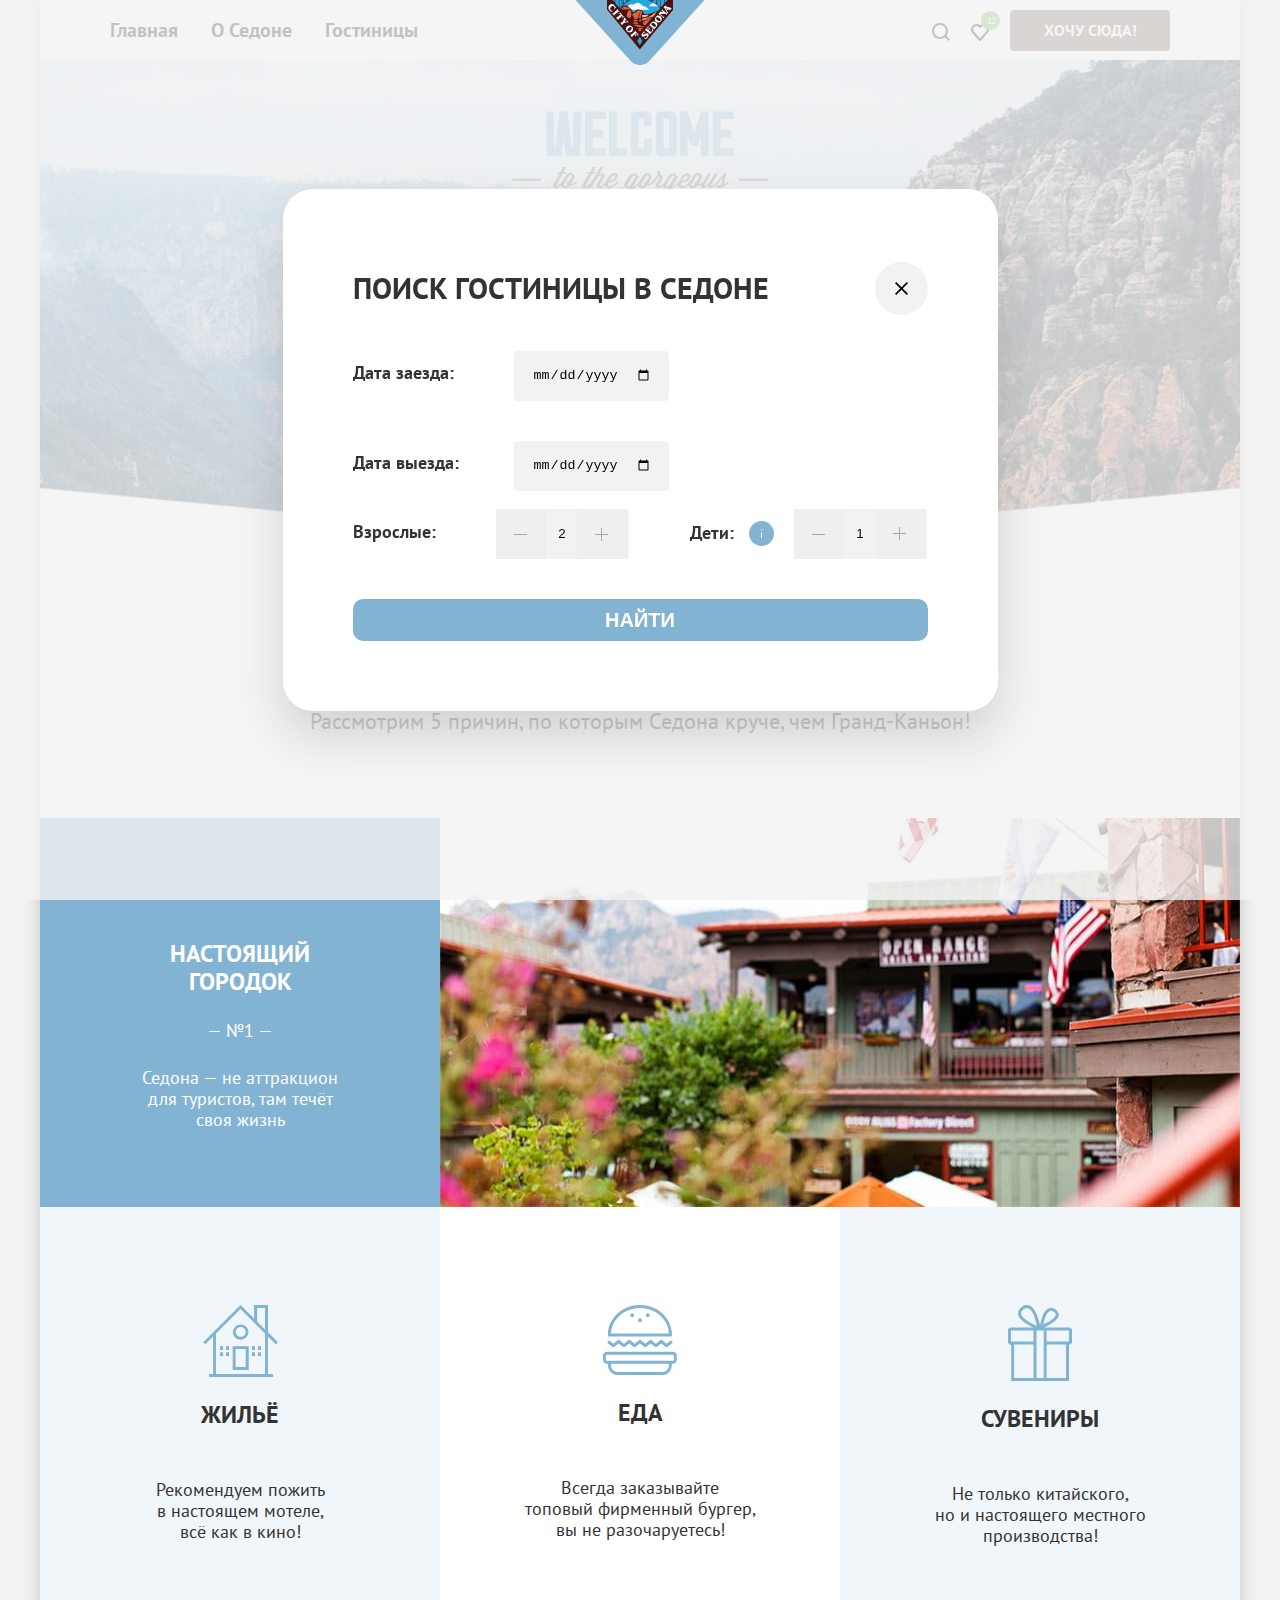
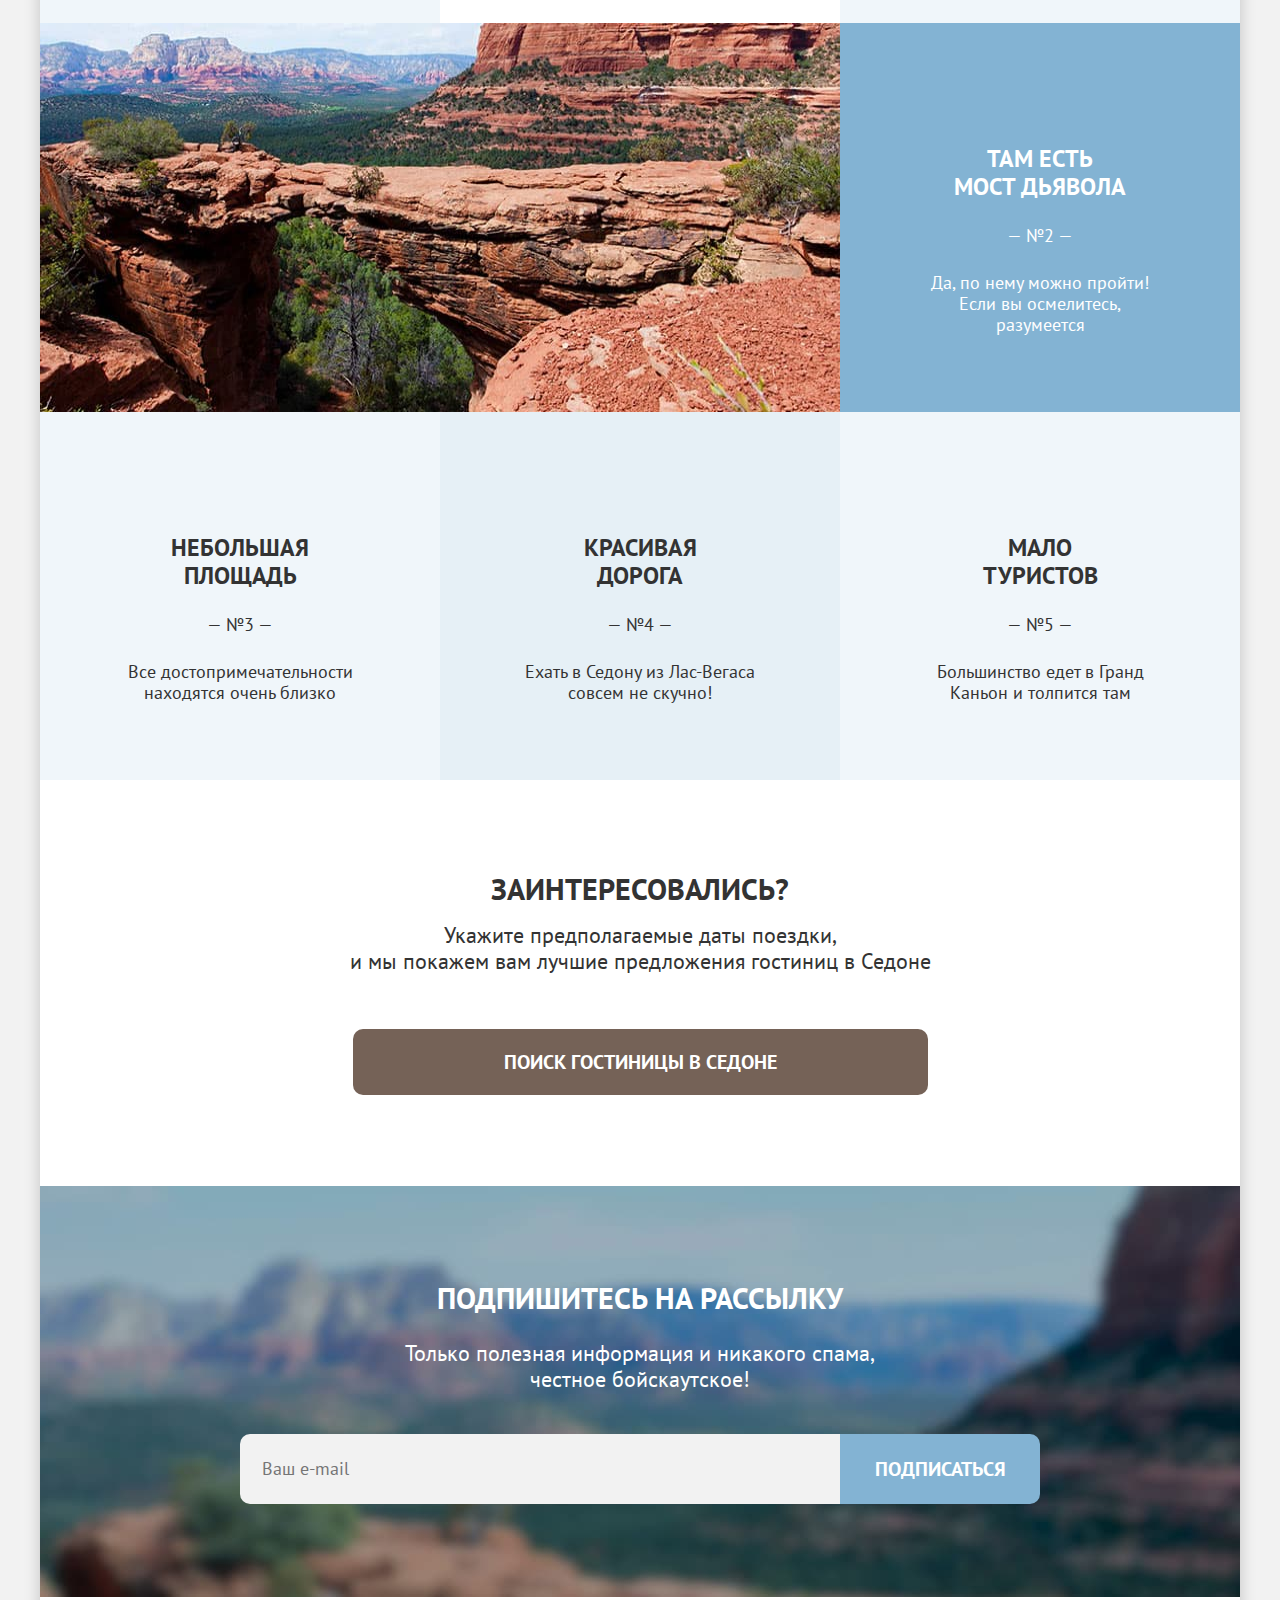
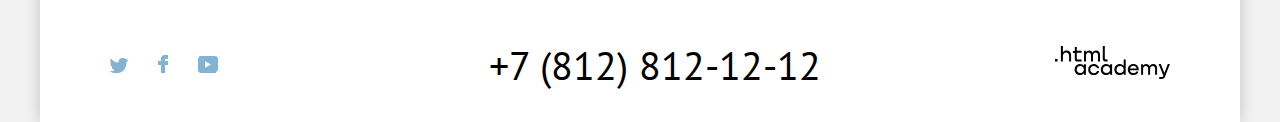
==== index.html @ f9668596 "Завершил вёрстку всех компонентов" ====
<!DOCTYPE html>
<html lang="ru">

<head>
  <meta charset="utf-8">
  <title>HTML Academy: Седона</title>
  <link rel="shortcut icon" href="./img/icons/favicon.png" type="image/x-icon">
  <link rel="stylesheet" href="./css/styles.css">
</head>

<body class="page">

  <div class="page-wrapper">

    <header class="page-header container">

      <nav class="navigation">
        <ul class="navigation-list">
          <li class="navigation-item">
            <a class="navigation-link active">Главная</a>
          </li>
          <li class="navigation-item">
            <a class="navigation-link" href="#">О Седоне</a>
          </li>
          <li class="navigation-item">
            <a class="navigation-link" href="hotels.html">Гостиницы</a>
          </li>
        </ul>
      </nav>
      <a class="logo">
        <img src="./img/icons/logo.svg" width="138" height="70" alt="Герб города Седона">
      </a>
      <ul class="user-navigation">
        <li class="user-navigation-item search">
          <a class="user-navigation-link" href="#">
            <span class="visually-hidden">Поиск</span>
            <svg width="18" height="18" fill="currentColor" xmlns="http://www.w3.org/2000/svg">
              <g clip-path="url(#a)">
                <path
                  d="m18 16.5-3.7-3.7c1-1.3 1.7-3 1.7-4.9 0-4.4-3.6-8-8-8S0 3.6 0 8c0 4.4 3.6 8 8 8 1.8 0 3.5-.6 4.9-1.7l3.7 3.7 1.4-1.5ZM8 14c-3.3 0-6-2.7-6-6s2.7-6 6-6 6 2.7 6 6-2.7 6-6 6Z"
                  fill="currentColor" />
              </g>
              <defs>
                <clipPath id="a">
                  <path fill="#fff" d="M0 0h18v18H0z" />
                </clipPath>
              </defs>
            </svg>
          </a>
        </li>
        <li class="user-navigation-item favourites">
          <a class="user-navigation-link" href="#">
            <span class="visually-hidden">Избранное</span>
            <svg width="18" height="17" fill="currentColor" xmlns="http://www.w3.org/2000/svg">
              <path
                d="M8.9 17a.9.9 0 0 1-.8-.4c-5.4-6.1-6.7-7.5-7-7.9A5.4 5.4 0 0 1 5.5 0C6.8 0 8 .5 9 1.3a5.46 5.46 0 0 1 9 4.1c0 1.3-.5 2.5-1.3 3.4l-7 7.9c-.2.2-.4.3-.8.3Zm-6-9.5c.3.4 3.5 4 6.1 6.9l6.2-7c.5-.5.7-1.2.7-2 0-1.8-1.5-3.3-3.3-3.3-1 0-2 .5-2.7 1.3-.3.3-.6.4-.9.4-.3 0-.6-.2-.8-.4-.7-.8-1.7-1.3-2.7-1.3-1.8 0-3.3 1.5-3.3 3.3-.1.9.3 1.6.7 2.1-.1 0-.1 0 0 0Z"
                fill="currentColor" />
            </svg>
          </a>
          <div class="favourites-number">12</div>
          <div class="popup">
            <div class="popup-content">
              <h2 class="visually-hidden">Избранное</h2>
              <ul class="popup-list">
                <li class="popup-item">
                  <a class="popup-link" href="#">
                    <img class="popup-img" src="./img/hotel3small.jpg" width="48" height="48">
                    <p class="popup-link-description">
                      <span class="popup-link-title">
                        Desert Quail Inn
                      </span>
                      <span class="popup-link-subtitle">
                        Мотель
                      </span>
                    </p>
                  </a>
                  <button type="button" class="delete-btn">
                    <svg width="16" height="16" viewBox="0 0 16 16" fill="none" xmlns="http://www.w3.org/2000/svg">
                      <g opacity="0.2">
                        <path
                          d="M15.3 2.3H13.1H2.8H0.6C0.3 2.3 0 2.5 0 2.8C0 3.1 0.3 3.4 0.6 3.4H2.3V15.4C2.3 15.7 2.6 16 2.9 16H13.1C13.4 16 13.7 15.7 13.7 15.4V3.4H15.4C15.7 3.4 16 3.1 16 2.8C16 2.5 15.6 2.3 15.3 2.3ZM12.5 14.8H3.4V3.4H12.5V14.8Z"
                          fill="black" />
                        <path
                          d="M6.19995 1.2H9.59995C9.89995 1.2 10.2 0.9 10.2 0.6C10.2 0.3 9.99995 0 9.69995 0H6.19995C5.89995 0 5.69995 0.3 5.69995 0.6C5.69995 0.9 5.89995 1.2 6.19995 1.2Z"
                          fill="black" />
                        <path
                          d="M6.2001 12C6.5001 12 6.8001 11.7 6.8001 11.4V5.7C6.8001 5.4 6.5001 5.1 6.2001 5.1C5.9001 5.1 5.6001 5.4 5.6001 5.7V11.4C5.7001 11.7 5.9001 12 6.2001 12Z"
                          fill="black" />
                        <path
                          d="M9.7001 12C10.0001 12 10.3001 11.7 10.3001 11.4V5.7C10.3001 5.4 10.0001 5.1 9.7001 5.1C9.4001 5.1 9.1001 5.5 9.1001 5.7V11.4C9.1001 11.7 9.3001 12 9.7001 12Z"
                          fill="black" />
                      </g>
                    </svg>
                    <span class="visually-hidden">Удалить из корзины</span>
                  </button>
                </li>
                <li class="popup-item">
                  <a class="popup-link" href="#">
                    <img class="popup-img" src="./img/hotel2small.jpg" width="48" height="48">
                    <div class="popup-link-description">
                      <p class="popup-link-title">
                        Villas at Poco Diablo
                      </p>
                      <p class="popup-link-subtitle">
                        Апартаменты
                      </p>
                    </div>
                  </a>
                  <button type="button" class="delete-btn">
                    <svg width="16" height="16" viewBox="0 0 16 16" fill="none" xmlns="http://www.w3.org/2000/svg">
                      <g opacity="0.2">
                        <path
                          d="M15.3 2.3H13.1H2.8H0.6C0.3 2.3 0 2.5 0 2.8C0 3.1 0.3 3.4 0.6 3.4H2.3V15.4C2.3 15.7 2.6 16 2.9 16H13.1C13.4 16 13.7 15.7 13.7 15.4V3.4H15.4C15.7 3.4 16 3.1 16 2.8C16 2.5 15.6 2.3 15.3 2.3ZM12.5 14.8H3.4V3.4H12.5V14.8Z"
                          fill="black" />
                        <path
                          d="M6.19995 1.2H9.59995C9.89995 1.2 10.2 0.9 10.2 0.6C10.2 0.3 9.99995 0 9.69995 0H6.19995C5.89995 0 5.69995 0.3 5.69995 0.6C5.69995 0.9 5.89995 1.2 6.19995 1.2Z"
                          fill="black" />
                        <path
                          d="M6.2001 12C6.5001 12 6.8001 11.7 6.8001 11.4V5.7C6.8001 5.4 6.5001 5.1 6.2001 5.1C5.9001 5.1 5.6001 5.4 5.6001 5.7V11.4C5.7001 11.7 5.9001 12 6.2001 12Z"
                          fill="black" />
                        <path
                          d="M9.7001 12C10.0001 12 10.3001 11.7 10.3001 11.4V5.7C10.3001 5.4 10.0001 5.1 9.7001 5.1C9.4001 5.1 9.1001 5.5 9.1001 5.7V11.4C9.1001 11.7 9.3001 12 9.7001 12Z"
                          fill="black" />
                      </g>
                    </svg>
                    <span class="visually-hidden">Удалить из корзины</span>
                  </button>
                </li>
              </ul>
            </div>
            <a class="all-favourites-button" href="#">
              <span>Все избранные</span>
            </a>
          </div>
        </li>
        <li class="user-navigation-item">
          <a class="popup-btn">
            <span>Хочу сюда!</span>
          </a>
        </li>
      </ul>
    </header>

    <main class="main main-container">
      <section class="hero">
        <h1 class="visually-hidden">Седона - город в Аризоне</h1>
        <img class="hero-welcome" src="./img/icons/welcome.svg" alt="Добро пожаловать в Седону!">
      </section>

      <section class="advantages">
        <h2 class="section-title advantages-title">
          Седона — небольшой городок в Аризоне,
          заслуживающий большего!
        </h2>
        <p class="section-subtitle">
          Рассмотрим 5 причин, по которым Седона круче, чем Гранд-Каньон!
        </p>
        <ol class="advantages-list">
          <li class="advantages-item">
            <div class="features-info text-color">
              <h3 class="item-title">
                Настоящий
                городок
              </h3>
              <span>— №1 —</span>
              <p class="item-text text-color">
                Седона — не аттракцион <br> для туристов, там течёт <br>
                своя жизнь
              </p>
            </div>
            <div class="features-image">
              <img src="./img/photo-1.jpg" width="800" height="384" alt="Архитектура Седоны">
            </div>
            <ul class="features-list">
              <li class="features-item features-info apartment">
                <h3 class="item-title">
                  Жильё
                </h3>
                <p class="item-text">
                  Рекомендуем пожить <br>
                  в настоящем мотеле, <br>
                  всё как в кино!
                </p>
              </li>
              <li class="features-item features-info meal">
                <h3 class="item-title">
                  Еда
                </h3>
                <p class="item-text">
                  Всегда заказывайте <br>
                  топовый фирменный бургер, <br> вы не разочаруетесь!
                </p>
              </li>
              <li class="features-item features-info souvenirs">
                <h3 class="item-title">
                  Сувениры
                </h3>
                <p class="item-text">
                  Не только китайского,<br>
                  но и настоящего местного<br> производства!
                </p>
              </li>
            </ul>
          </li>
          <li class="advantages-item special-feature">
            <div class="features-info text-color">
              <h3 class="item-title">
                Там есть<br> мост дьявола
              </h3>
              <span>— №2 —</span>
              <p class="item-text text-color">
                Да, по нему можно пройти!<br> Если вы осмелитесь,<br> разумеется
              </p>
            </div>
            <div class="features-image">
              <img src="./img/photo-2.jpg" width="800" height="384" alt="Мост дьявола">
            </div>
          </li>
          <li class="advantages-item">
            <div class="features-info territory">
              <h3 class="item-title">
                Небольшая
                площадь
              </h3>
              <span>— №3 —</span>
              <p class="item-text">
                Все достопримечательности
                находятся очень близко
              </p>
            </div>
          </li>
          <li class="advantages-item">
            <div class="features-info road">
              <h3 class="item-title">
                Красивая
                дорога
              </h3>
              <span>— №4 —</span>
              <p class="item-text">
                Ехать в Седону из Лас-Вегаса совсем не скучно!
              </p>
            </div>
          </li>
          <li class="advantages-item">
            <div class="features-info tourists">
              <h3 class="item-title">
                Мало<br>
                туристов
              </h3>
              <span>— №5 —</span>
              <p class="item-text">
                Большинство едет в Гранд<br> Каньон и толпится там
              </p>
            </div>
          </li>
        </ol>
      </section>

      <section class="hotel-search">
        <h2 class="section-title search-title">
          Заинтересовались?
        </h2>
        <p class="section-text">
          Укажите предполагаемые даты поездки,<br>
          и мы покажем вам лучшие предложения гостиниц в Седоне
        </p>
        <a class="hotel-button" href="hotels.html">
          <span>поиск гостиницы в седоне</span>
        </a>
      </section>

      <section class="subscription">
        <h2 class="section-title subscription-title">
          Подпишитесь на рассылку
        </h2>
        <p class="section-text subscription-text">
          Только полезная информация и никакого спама,<br>
          честное бойскаутское!
        </p>
        <form class="subscribe-form" action="#" method="post">
          <p class="subscribe">
            <label class="visually-hidden" for="subscribe">Подписка</label>
            <input type="search" name="subscribe" id="subscribe" placeholder="Ваш e-mail">
            <button class="button" type="submit"><span>Подписаться</span></button>
          </p>
        </form>
      </section>
    </main>

    <footer class="page-footer container">

      <ul class="socials-list">
        <li class="socials-item tw">
          <a class="social-link" href="https://twitter.com/htmlacademy_ru" target="_blank">
            <span class="visually-hidden">Twitter</span>
            <svg aria-hidden="true" focusable="false" width="18" height="15" fill="#83B3D3"
              xmlns="http://www.w3.org/2000/svg">
              <g clip-path="url(#a)">
                <path
                  d="M11.6.2c1.8-.5 3.2.3 3.8 1.2.7-.2 1.4-.5 2.1-.7 0 .9-.6 1.5-.9 1.8.7.1 1.4-.6 1.4-.6-.2 1-1.1 1.8-1.7 2C16.1 10.7 13 15.1 5.7 15h-.5c-.4 0-4.4-.5-5.2-1.9 2.4.2 4.1-.4 5-1.2-1-.3-2.9-.4-3.2-2.9.4.1.6.2 1.3.1C1.8 8.3.4 7.5.5 5.3c.3.3 1.1.5 1.4.5C1.1 5.6-.2 2.5.9.9c1.9 1.9 4 3.6 7.6 3.8C8.7 2.3 9.7.8 11.6.2Z"
                  fill="currentColor" />
              </g>
              <defs>
                <clipPath id="a">
                  <path fill="#fff" d="M0 0h18v15H0z" />
                </clipPath>
              </defs>
            </svg>
          </a>
        </li>
        <li class="socials-item fb">
          <a class="social-link" href="https://www.facebook.com/htmlacademy" target="_blank">
            <span class="visually-hidden">Facebook</span>
            <svg aria-hidden="true" focusable="false" width="10" height="18" fill="#83B3D3"
              xmlns="http://www.w3.org/2000/svg">
              <path d="M7 0C4.8 0 3 1.8 3 4v2H0v4h3v8h4v-8h3V6H7V4h3V0H7Z" fill="currentColor" />
            </svg>
          </a>
        </li>
        <li class="socials-item ytube">
          <a class="social-link" href="https://www.youtube.com/c/HTMLAcademyRUS" target="_blank">
            <span class="visually-hidden">YouTube</span>
            <svg aria-hidden="true" focusable="false" width="20" height="16" fill="#83B3D3"
              xmlns="http://www.w3.org/2000/svg">
              <g clip-path="url(#a)">
                <path
                  d="M17 0H2.9C1.2 0 0 1.5 0 3.2v9.5C0 14.5 1.2 16 2.9 16h14.3c1.5 0 2.9-1.5 2.9-3.2V3.2C19.9 1.5 18.7 0 17 0ZM7 11.8V4.2L13.7 8 7 11.8Z"
                  fill="currentColor" />
              </g>
              <defs>
                <clipPath id="a">
                  <path fill="#fff" d="M0 0h20v16H0z" />
                </clipPath>
              </defs>
            </svg>
          </a>
        </li>
      </ul>
      <a class="phone" href="tel:+78128121212">
        +7 (812) 812-12-12
      </a>
      <a class="copyright" href="https://htmlacademy.ru/" target="_blank">
        <svg class="copyright-icon" aria-hidden="true" focusable="false" width="115" height="34" fill="currentColor"
          xmlns="http://www.w3.org/2000/svg">
          <path
            d="M0 12.9v2.6h2.5v-2.6H0ZM11.6 4.5c-1.6 0-2.8.7-3.6 1.7h-.1V0h-2v15.5h2v-5.3c0-2.1 1.3-3.6 3.3-3.6 1.8 0 2.9 1.4 2.9 3.2v5.7h2V9.4c.1-3-1.8-4.9-4.5-4.9ZM26.6 4.8h-4.8V1.1h-2v3.8h-1.9v2h1.9v6c0 1.7 1 2.7 2.7 2.7h4.1v-2h-3.7c-.7 0-1.1-.4-1.1-1.1V6.8h4.8v-2ZM41.1 4.6c-1.6 0-2.9.8-3.5 2.1h-.1c-.6-1.2-1.8-2.1-3.4-2.1-1.4 0-2.5.8-3.1 1.8h-.1V4.8H29v10.6h2V10c0-2 1-3.5 2.6-3.5 1.5 0 2.4 1 2.4 2.6v6.3h2V9.8c0-2.4 1.4-3.3 2.6-3.3 1.5 0 2.4 1 2.4 2.6v6.3h2V8.9c.1-2.5-1.4-4.3-3.9-4.3ZM47.8 12.7c0 1.7 1 2.7 2.8 2.7h2v-2h-1.7c-.7 0-1.1-.4-1.1-1.1V0h-2v12.7ZM28.9 19.7c-.9-1.1-2.2-1.8-3.9-1.8-3.1 0-5.4 2.3-5.4 5.6s2.3 5.6 5.4 5.6c1.8 0 3-.8 3.8-1.9h.1v1.6h2V18.2h-2v1.5Zm-3.6 7.4c-2.2 0-3.6-1.6-3.6-3.6s1.4-3.6 3.6-3.6 3.6 1.6 3.6 3.6c0 1.9-1.4 3.6-3.6 3.6ZM44.2 22c-.5-2.4-2.6-4.1-5.4-4.1a5.4 5.4 0 0 0-5.6 5.6c0 3.1 2.2 5.6 5.6 5.6 2.8 0 4.9-1.8 5.4-4.2h-2.1a3.4 3.4 0 0 1-3.3 2.3c-2.2 0-3.6-1.6-3.6-3.6s1.4-3.6 3.6-3.6c1.6 0 2.8 1 3.3 2.2h2.1V22ZM55.1 19.7c-.9-1.1-2.2-1.8-3.9-1.8-3.1 0-5.4 2.3-5.4 5.6s2.3 5.6 5.4 5.6c1.8 0 3-.8 3.8-1.9h.1v1.6h2V18.2h-2v1.5Zm-3.6 7.4c-2.2 0-3.6-1.6-3.6-3.6s1.4-3.6 3.6-3.6 3.6 1.6 3.6 3.6c0 1.9-1.5 3.6-3.6 3.6ZM68.7 19.8c-.9-1.1-2.2-1.9-3.9-1.9-3.1 0-5.4 2.3-5.4 5.6s2.2 5.6 5.4 5.6c1.7 0 3-.8 3.8-1.8h.1v1.5h2V13.4h-2v6.4Zm-3.6 7.3c-2.2 0-3.6-1.6-3.6-3.6s1.4-3.6 3.6-3.6 3.6 1.6 3.6 3.6c-.1 2-1.5 3.6-3.6 3.6ZM78.3 17.9c-3.3 0-5.5 2.5-5.5 5.6 0 3 2.1 5.6 5.5 5.6 2.5 0 4.5-1.3 5.2-3.6h-2.1c-.5 1-1.6 1.6-3 1.6-1.9 0-3.3-1.3-3.4-2.9h8.8c.2-3.6-2-6.3-5.5-6.3Zm0 1.9c1.7 0 3 1 3.3 2.6h-6.5c.3-1.5 1.5-2.6 3.2-2.6ZM98.2 17.9c-1.6 0-2.9.8-3.6 2h-.1c-.6-1.2-1.8-2-3.4-2-1.4 0-2.5.7-3.1 1.8v-1.5h-1.9v10.6h2v-5.4c0-2 1-3.4 2.6-3.5 1.5 0 2.4 1 2.4 2.6v6.3h2v-5.6c0-2.4 1.4-3.3 2.6-3.3 1.5 0 2.4 1 2.4 2.6v6.3h2v-6.5c.1-2.6-1.4-4.4-3.9-4.4ZM109.4 27l-3.6-8.9h-2.2l4.8 11.6c-.3.9-.7 1.2-1.7 1.2h-2.5v2h2.5c1.8 0 2.8-.8 3.5-2.6l4.7-12.2h-2.1l-3.4 8.9Z"
            fill="currentColor" />
        </svg>
      </a>
    </footer>

    <div class="modal-container">
      <div class="modal">
        <div class="modal-top">
          <h2 class="modal-title">
            Поиск гостиницы в Седоне
          </h2>
          <button class="modal-close-button">
            <span class="visually-hidden">Закрыть</span>
          </button>
        </div>
        <form class="modal-form" action="https://echo.htmlacademy.ru/" method="post">
          <p class="fieldgroupe">
            <label class="check-in">
              Дата заезда:
              <input class="check-in-field field" type="date" id="check-in" placeholder="Укажите дату">
            </label>
            <label class="check-out">
              Дата выезда:
              <input class="check-out-field field" type="date" id="check-out" placeholder="Укажите дату">
            </label>
          </p>
          <label class="adults" for="adults">
            Взрослые:
          </label>
          <button class="adults-minus-btn"></button>
          <input class="adults-field" type="number" id="adults" value="2">
          <button class="adults-plus-btn"></button>
          <label class="children" for="children">
            Дети:
          </label>
          <button class="info">
            <span>
              <svg width="1" height="9" viewBox="0 0 1 9" fill="none" xmlns="http://www.w3.org/2000/svg">
                <g clip-path="url(#clip0_346_217)">
                  <path d="M0 9H1L1 3H0L0 9Z" fill="white" />
                  <path d="M1 0H0V1H1V0Z" fill="white" />
                </g>
                <defs>
                  <clipPath id="clip0_346_217">
                    <rect width="1" height="9" fill="white" />
                  </clipPath>
                </defs>
              </svg>
            </span>
          </button>
          <button class="children-minus-btn"></button>
          <input class="children-field" type="number" id="children" value="1">
          <button class="children-plus-btn"></button>
          <button class="modal-button">
            <span>Найти</span>
          </button>
        </form>
      </div>
    </div>

  </div>
</body>

</html>
---- css/styles.css ----
@font-face {
  font-family: "PT Sans";
  font-style: normal;
  font-weight: 400;
  src: url("../fonts/ptsans-400.woff2") format("woff2");
  font-display: swap;
}

@font-face {
  font-family: "PT Sans";
  font-style: normal;
  font-weight: 700;
  src: url("../fonts/ptsans-700.woff2") format("woff2");
  font-display: swap;
}

* {
  box-sizing: border-box;
}

html {
  height: 100%;
}

.page {
  margin: 0;
  font-family: "PT Sans", sans-serif;
  font-weight: 400;
  font-size: 18px;
  line-height: 21px;
  color: #333333;
  background-color: #f2f2f2;
}

.page-wrapper {
  display: flex;
  flex-direction: column;
  width: 1200px;
  min-height: 100%;
  margin: 0 auto;
  background-color: #ffffff;
  box-shadow: 0px 0px 15px rgba(0, 0, 0, 0.2);
}

/* Главная */

.page-header {
  min-height: 60px;
  align-items: center;
}

.container {
  display: flex;
  width: 100%;
  padding-left: 70px;
  padding-right: 70px;
}

.navigation {
  position: relative;
  width: 385px;
  font-weight: 700;
  font-size: 20px;
  line-height: 26px;
}

.navigation-list {
  display: flex;
  flex-wrap: wrap;
  padding: 0;
  margin: 0;
  list-style: none;
}

/* .navigation-item {
} */

.navigation-link {
  margin-right: 33px;
  text-decoration: none;
  color: #000000;
  fill: currentColor;
}

.navigation-link:hover {
  color: #756257;
  fill: #756257;
}

.navigation-link:focus {
  outline: none;
  box-shadow: 0 0 0 3px #83b3d3;
  border-radius: 10px;
}

.navigation-link:active {
  color: #756257;
  fill: #756257;
  fill-opacity: 0.3;
}

.navigation-link:nth-child(3) {
  margin-right: 0;
}

/* .active {
} */

.logo {
  position: absolute;
  display: block;
  width: 138px;
  height: 70px;
  left: 50%;
  transform: translate(-50%);
  z-index: 2;
}

.user-navigation {
  display: flex;
  align-items: center;
  padding: 0;
  margin: 0;
  margin-left: auto;
  width: 320px;
  font-weight: 700;
  font-size: 20px;
  line-height: 26px;
  list-style: none;
}

.user-navigation-link {
  width: 100%;
  height: 100%;
  text-decoration: none;
  color: #000000;
  cursor: pointer;
}

.user-navigation-link:hover {
  color: #756257;
  fill: #756257;
}

.user-navigation-link:focus {
  outline: none;
  box-shadow: 0 0 0 3px #83b3d3;
  border-radius: 10px;
}

.user-navigation-link:active {
  fill: #756257;
  fill-opacity: 0.3;
}

.search,
.favourites {
  width: 18px;
  height: 18px;
}

.popup-btn {
  display: block;
  width: 160px;
  padding-top: 10px;
  padding-bottom: 10px;
  font-weight: 700;
  font-size: 16px;
  line-height: 21px;
  text-align: center;
  text-transform: uppercase;
  color: #ffffff;
  background-color: #756257;
  color: #ffffff;
  border: none;
  border-radius: 4px;
  cursor: pointer;
}

.popup-btn:hover {
  background-color: #615048;
}

.popup-btn:focus {
  outline: none;
  box-shadow: 0 0 0 3px #615048;
  border-radius: 4px;
}

.popup-btn:active span {
  opacity: 0.3;
}

.popup {
  position: absolute;
  top: 35px;
  right: -190px;
  z-index: 10;
  display: none;
  width: 400px;
  min-height: 186px;
  font-family: "PT Sans", sans-serif;
  border: 1px solid #e6e6e6;
  border-radius: 0px 0px 20px 20px;
  background-color: #ffffff;
  box-shadow: 0px 25px 50px rgba(0, 0, 0, 0.15);
  color: #000000;
}

.popup::before {
  content: "";
  position: absolute;
  width: 0;
  height: 0;
  left: 190px;
  top: -9px;
  border-style: solid;
  border-width: 0 10px 9px 10px;
  border-color: transparent transparent #ffffff transparent;
  box-shadow: 0px -1px 0px #e4e4e4;
}

.popup-open {
  display: block;
}

.favourites {
  position: relative;
}

.popup-content {
  height: 100%;
  padding: 25px 25px 0 25px;
}

.popup-list {
  padding: 0;
  margin: 0;
  list-style-type: none;
}

.popup-item {
  display: flex;
  margin-bottom: 25px;
}

.popup-link {
  display: flex;
  align-items: center;
  margin-right: 20px;
  text-decoration: none;
}

.popup-img {
  display: block;
  width: 48px;
  height: 48px;
  margin-right: 17px;
  border-radius: 50%;
}

.popup-link-description {
  display: flex;
  flex-direction: column;
  padding: 0;
  margin: 0;
  width: 100%;
}

.popup-link-title {
  margin: 0;
  font-weight: 700;
  font-size: 18px;
  line-height: 21px;
  color: #000000;
}

.popup-link-subtitle {
  margin: 0;
  font-weight: 400;
  font-size: 16px;
  line-height: 21px;
  color: #333333;
}

.delete-btn {
  width: 48px;
  height: 28px;
  margin-left: auto;
  border: none;
  background-color: transparent;
}

.all-favourites-button {
  display: block;
  width: 100%;
  padding: 20px 115px;
  text-decoration: none;
  font-family: "PT Sans", sans-serif;
  font-weight: 700;
  font-size: 16px;
  line-height: 21px;
  text-transform: uppercase;
  text-align: center;
  background-color: #756257;
  border-radius: 0px 0px 20px 20px;
  color: #ffffff;
}

.visually-hidden {
  position: absolute;
  width: 1px;
  height: 1px;
  margin: -1px;
  padding: 0;
  border: 0;
  clip: rect(0 0 0 0);
  overflow: hidden;
}

.user-navigation-item {
  position: relative;
  display: flex;
  padding: 0;
  margin: 0;
  margin-right: 21px;
  margin-left: auto;
  color: #000000;
  fill: currentColor;
}

.user-navigation-item + .user-navigation-item {
  margin-left: 0;
}

.user-navigation-item:last-child {
  margin-right: 0;
}

.favourites-number {
  position: absolute;
  display: flex;
  justify-content: center;
  align-items: center;
  width: 19px;
  height: 19px;
  top: -10px;
  left: 10px;
  border-radius: 50%;
  font-weight: 400;
  font-size: 10px;
  line-height: 13px;
  letter-spacing: -0.1em;
  background-color: #7db54f;
  color: #ffffff;
}

.main-container {
  flex-grow: 1;
}

.hero {
  position: relative;
  padding-top: 51px;
  padding-right: 371px;
  padding-bottom: 82px;
  padding-left: 371px;
  background-image: url("../img/hero-bgr.jpg");
  background-repeat: no-repeat;
  background-size: cover;
}

/* .hero img {

} */

.advantages {
  padding-top: 63px;
}

.hero-welcome {
  display: block;
  margin: 0 auto;
}

.section-title {
  width: 720px;
  margin: 0 auto;
  font-weight: 700;
  font-size: 30px;
  line-height: 36px;
  text-align: center;
  text-transform: uppercase;
}

.section-subtitle {
  width: 720px;
  padding-bottom: 79px;
  margin: 0 auto;
  font-weight: 400;
  font-size: 22px;
  line-height: 36px;
  text-align: center;
  color: #333333;
}

.advantages-title {
  margin-bottom: 23px;
}

.advantages-list {
  display: flex;
  flex-wrap: wrap;
  padding: 0;
  margin: 0;
  list-style: none;
}

.advantages-item {
  display: flex;
  flex-wrap: wrap;
}

.features-list {
  display: flex;
  flex-wrap: wrap;
  padding: 0;
  margin: 0;
  list-style: none;
}

.special-feature {
  flex-direction: row-reverse;
  width: 100%;
  background-color: #83b3d3;
}

.apartment,
.souvenirs,
.territory,
.tourists {
  background-color: rgba(131, 179, 211, 0.12);
}

.road {
  background-color: rgba(131, 179, 211, 0.2);
}

.meal {
  background-color: #ffffff;
}

.apartment::before {
  content: "";
  display: block;
  width: 75px;
  height: 72px;
  margin: 0 auto;
  background-image: url("../img/icons/icon-1.svg");
  background-repeat: no-repeat;
  background-position: center center;
  background-size: contain;
}

.meal::before {
  content: "";
  display: block;
  width: 74px;
  height: 70px;
  margin: 0 auto;
  background-image: url("../img/icons/icon-2.svg");
  background-repeat: no-repeat;
  background-position: center center;
  background-size: contain;
}

.souvenirs::before {
  content: "";
  display: block;
  width: 64px;
  height: 76px;
  margin: 0 auto;
  background-image: url("../img/icons/icon-3.svg");
  background-repeat: no-repeat;
  background-position: center center;
  background-size: contain;
}

.features-item {
  display: flex;
}

.features-info {
  display: flex;
  flex-direction: column;
  width: 400px;
  padding-top: 98px;
  padding-bottom: 77px;
}

.features-info span {
  margin: 0 auto;
}

.features-image img {
  display: block;
  height: 100%;
}

.item-title {
  padding: 0 110px;
  font-weight: 700;
  font-size: 24px;
  line-height: 28px;
  text-align: center;
  text-transform: uppercase;
}

.item-text {
  width: 250px;
  margin: 0 auto;
  margin-top: 26px;
  font-weight: 400;
  font-size: 18px;
  line-height: 21px;
  text-align: center;
  color: #333333;
}

.text-color {
  background-color: #83b3d3;
  color: #ffffff;
}

.hotel-search {
  padding-top: 91px;
  padding-bottom: 91px;
}

.search-title {
  margin-bottom: 15px;
}

.section-text {
  width: 720px;
  margin: 0 auto;
  margin-bottom: 55px;
  font-weight: 400;
  font-size: 22px;
  line-height: 26px;
  text-align: center;
  color: #333333;
}

.hotel-button {
  display: block;
  width: 575px;
  padding: 15px 145px 15px 145px;
  margin: 0 auto;
  font-weight: 700;
  font-size: 20px;
  line-height: 36px;
  text-align: center;
  text-transform: uppercase;
  text-decoration: none;
  background-color: #756257;
  color: #ffffff;
  border-radius: 10px;
  cursor: pointer;
}

.hotel-button:hover {
  background-color: #615048;
}

.hotel-button:focus {
  outline: 3px solid #83b3d3;
}

.hotel-button:active span {
  opacity: 0.3;
}

.subscription {
  padding-top: 94px;
  padding-bottom: 93px;
  background-image: url("../img/subscribe-bg.jpg");
  background-repeat: no-repeat;
  background-size: cover;
}

.subscription-title {
  margin-bottom: 24px;
  color: #ffffff;
}

.subscription-text {
  width: 720px;
  margin-bottom: 42px;
  color: #ffffff;
}

.subscribe-form {
  text-align: center;
}

.subscribe {
  display: grid;
  grid-template-columns: 600px 200px;
  width: 800px;
  margin: 0 auto;
}

.subscribe-form input {
  width: 600px;
  padding-top: 22px;
  padding-bottom: 22px;
  padding-left: 22px;
  border: none;
  border-radius: 10px 0px 0px 10px;
  background: #f2f2f2;
  font-family: "PT Sans", sans-serif;
  font-weight: 400;
  font-size: 18px;
  line-height: 26px;
}

.subscribe-form:hover input {
  background-color: #e6e6e6;
}

.subscribe-form:focus input {
  outline: 3px solid #83b3d3;
}

.button {
  width: 150px;
  padding-top: 6px;
  padding-bottom: 6px;
  font-family: "PT Sans", sans-serif;
  font-weight: 700;
  font-size: 20px;
  line-height: 26px;
  text-align: center;
  text-transform: uppercase;
  background-color: #83b3d3;
  color: #ffffff;
  border: none;
  border-radius: 0px 10px 10px 0px;
  cursor: pointer;
}

.button:hover {
  background-color: #68a2ca;
}

.button:focus {
  outline: 3px solid #756257;
}

.button:active span {
  opacity: 0.3;
}

.page-footer {
  display: flex;
  align-items: center;
  padding-top: 40px;
  padding-bottom: 30px;
  background-color: #ffffff;
}

.socials-list {
  display: flex;
  align-items: baseline;
  flex-wrap: wrap;
  width: 190px;
  padding: 0;
  margin-right: 175px;
  list-style-type: none;
}

.socials-item {
  display: flex;
  margin-right: 30px;
  cursor: pointer;
}

.social-link {
  width: 100%;
  height: 100%;
  margin-right: 30px;
  text-decoration: none;
  color: #83b3d3;
  fill: currentColor;
}

.social-link:hover {
  color: #68a2ca;
  fill: #68a2ca;
}

.social-link:focus {
  outline: 3px solid #83b3d3;
}

.social-link:active {
  fill: #68a2ca;
  fill-opacity: 0.3;
}

.tw {
  width: 18px;
  height: 18px;
  background-image: url("../img/icons/socials/social-twitter.svg");
  background-repeat: no-repeat;
  background-size: contain;
  background-position: center center;
}

.fb {
  width: 10px;
  height: 18px;
  background-image: url("../img/icons/socials/social-facebook.svg");
  background-repeat: no-repeat;
  background-size: contain;
  background-position: center center;
}

.ytube {
  width: 20px;
  height: 16px;
  background-image: url("../img/icons/socials/social-youtube.svg");
  background-repeat: no-repeat;
  background-size: contain;
  background-position: center center;
}

.phone {
  width: 360px;
  font-weight: 400;
  font-size: 40px;
  line-height: 40px;
  text-align: center;
  text-transform: uppercase;
  text-decoration: none;
  color: #000000;
}

.phone:hover {
  color: #756257;
}

.phone:focus {
  outline: 3px solid #83b3d3;
  border-radius: 10px;
}

.phone:active {
  opacity: 0.3;
}

.copyright {
  margin-left: auto;
  color: #000000;
  fill: currentColor;
}

.copyright:hover {
  color: #756257;
  fill: #756257;
}

.copyright:focus {
  outline: 3px solid #83b3d3;
}

.copyright:active {
  fill-opacity: 0.3;
}

.modal-container {
  position: fixed;
  top: 0;
  left: 0;
  display: flex;
  width: 100%;
  height: 100%;
  background-color: rgba(242, 242, 242, 0.8);
}

.modal-container-close {
  display: none;
}

.modal {
  position: relative;
  width: 715px;
  margin: auto;
  padding: 54px 70px 70px 70px;
  background-color: #ffffff;
  box-shadow: 0px 25px 50px rgba(0, 0, 0, 0.15);
  border-radius: 30px;
}

.modal-top {
  display: flex;
  align-items: center;
}

.modal-title {
  font-family: "PT Sans", sans-serif;
  font-weight: 700;
  font-size: 30px;
  line-height: 40px;
  text-transform: uppercase;
}

.modal-close-button {
  width: 53px;
  height: 53px;
  margin-left: auto;
  border: none;
  border-radius: 50%;
  background-color: #f2f2f2;
  background-image: url("../img/icons/close.svg");
  background-repeat: no-repeat;
  background-position: center;
  cursor: pointer;
}

.modal-form {
}

.fieldgroupe {
  display: flex;
  flex-direction: column;
}

.check-in {
  font-weight: 700;
  font-size: 18px;
  line-height: 40px;
}

.check-in-field {
  margin-bottom: 40px;
  margin-left: 55px;
}

.field {
  max-width: 420px;
  height: 50px;
  padding-right: 17px;
  padding-left: 19px;
  border: none;
  border-radius: 4px;
  background-color: #f2f2f2;
}

.error {
  border-color: #ff5757;
}

.check-out {
  font-weight: 700;
  font-size: 18px;
  line-height: 40px;
}

.check-out-field {
  margin-left: 50px;
}

.adults {
  padding-right: 55px;
  font-weight: 700;
  font-size: 18px;
  line-height: 40px;
}

.adults-field,
.children-field {
  position: relative;
  width: 133px;
  min-height: 50px;
  margin-bottom: 40px;
  text-align: center;
  border: none;
  border-radius: 4px;
  background-color: #f2f2f2;
  color: #000000;
}

.adults-field {
  margin-right: 56px;
}

.adults-field::-webkit-inner-spin-button,
.adults-field::-webkit-outer-spin-button {
  appearance: none;
  margin: 0;
}

.children-field::-webkit-inner-spin-button,
.children-field::-webkit-outer-spin-button {
  appearance: none;
  margin: 0;
}

.adults-minus-btn {
  position: absolute;
  top: 320px;
  width: 50px;
  height: 50px;
  background-image: url("../img/icons/minus.svg");
  background-repeat: no-repeat;
  background-position: center;
  z-index: 2;
  border: none;
}

.adults-plus-btn {
  position: absolute;
  left: 294px;
  top: 320px;
  width: 50px;
  height: 50px;
  background-image: url("../img/icons/plus.svg");
  background-repeat: no-repeat;
  background-position: center;
  border: none;
}

.children {
  font-weight: 700;
  font-size: 18px;
  line-height: 40px;
}

.children-minus-btn {
  position: absolute;
  top: 320px;
  width: 50px;
  height: 50px;
  background-image: url("../img/icons/minus.svg");
  background-repeat: no-repeat;
  background-position: center;
  z-index: 2;
  border: none;
}

.children-plus-btn {
  position: absolute;
  left: 592px;
  width: 50px;
  height: 50px;
  background-image: url("../img/icons/plus.svg");
  background-repeat: no-repeat;
  background-position: center;
  border: none;
}

.info {
  position: relative;
  width: 25px;
  height: 25px;
  margin-right: 15px;
  margin-left: 10px;
  border: none;
  border-radius: 50%;
  background-color: #83b3d3;
  color: #ffffff;
  cursor: pointer;
}

.info::after {
  content: "Укажите количество детей, которые будут с вами, возраст которых от 6 до 18 лет. Дети до 6 лет размещаются бесплатно.";
  position: absolute;
  left: -125px;
  top: 30px;
  width: 217px;
  padding: 15px 18px 18px 22px;
  font-family: "PT Sans", sans-serif;
  font-weight: 400;
  font-size: 16px;
  line-height: 20px;
  text-align: left;
  border-radius: 10px;
  box-shadow: 0px 15px 30px rgba(0, 0, 0, 0.3);
  background-color: #000000;
  color: #ffffff;
  opacity: 0;
  visibility: hidden;
}

.info:hover::after,
.info:hover::before {
  opacity: 1;
  visibility: visible;
}

.info::before {
  content: "";
  position: absolute;
  left: 10%;
  top: 100%;
  width: 0;
  height: 0;
  border-style: solid;
  border-width: 0 9.5px 9px 9.5px;
  border-color: transparent transparent #000000 transparent;
  opacity: 0;
  visibility: hidden;
}

.modal-button {
  display: block;
  width: 575px;
  border: none;
  border-radius: 10px;
  text-align: center;
  text-transform: uppercase;
  font-weight: 700;
  font-size: 20px;
  line-height: 40px;
  background-color: #83b3d3;
  color: #ffffff;
  cursor: pointer;
}

.modal-button:hover {
  background-color: #68a2ca;
}

.modal-button:focus {
  border: 3px solid #756257;
}

.modal-button:active span {
  opacity: 0.3;
}

/* Страница Гостиницы */

/* .main-inner {
} */

.inner-container {
  padding: 0 70px;
}

.hotels-filter {
  height: 100%;
  padding-bottom: 86px;
  overflow: hidden;
  background-image: url("../img/catalog-background.jpg");
  background-repeat: no-repeat;
  background-size: cover;
  color: #ffffff;
}

.title {
  font-family: "PT Sans", sans-serif;
  font-weight: 700;
  font-size: 60px;
  line-height: 78px;
}

.breadcrumbs {
  display: flex;
  align-items: center;
  padding: 0;
  list-style: none;
}

/* .breadcrumbs-item {
} */

.breadcrumbs-link {
  text-decoration: none;
}

.home-link {
  display: block;
  width: 12px;
  height: 12px;
  margin-right: 11px;
  background-image: url("../img/icons/home.svg");
  background-repeat: no-repeat;
  background-position: center;
}

.next-arr {
  display: block;
  width: 5px;
  height: 8px;
  margin-right: 10px;
  background-image: url("../img/icons/nav-link.svg");
  background-repeat: no-repeat;
  background-position: center;
}

.catalog-filter {
  display: flex;
}

.catalog-filter-group {
  padding: 0;
  margin: 0;
  border: none;
}

.infrastructure {
  width: 150px;
  margin-right: 67px;
}

.accommodation {
  width: 411px;
}

.cost-wrapper {
  display: flex;
  width: 340px;
  margin-right: 81px;
  border: 2px solid #ffffff;
  border-radius: 4px;
}

.catalog-filter-title {
  margin-bottom: 34px;
  font-family: "PT Sans", sans-serif;
  font-weight: 700;
  font-size: 20px;
  line-height: 26px;
}

.catalog-filter-list {
  margin: 0;
  padding: 0;
  list-style-type: none;
}

.range-scale {
  position: relative;
  width: 340px;
  height: 4px;
  margin-top: 32px;
  background-color: rgba(255, 255, 255, 0.8);
  border-radius: 4px;
}

.range-bar {
  position: absolute;
  height: 4px;
  background-color: #ffffff;
}

.range-toggle {
  position: absolute;
  width: 20px;
  height: 20px;
  background: #ffffff;
  border: none;
  border-radius: 5px;
  cursor: pointer;
}

.range-toggle:hover {
  background: #ffffff;
  box-shadow: 0px 4px 10px rgba(0, 0, 0, 0.25);
  border-radius: 5px;
}

.range-toggle:active,
.range-toggle:focus {
  outline: 3px solid #83b3d3;
  box-shadow: 0px 4px 10px rgba(0, 0, 0, 0.25);
}

.toggle-min {
  top: -8px;
  left: -10px;
}

.toggle-max {
  top: -8px;
  right: -10px;
}

.catalog-filter-item:not(:last-child) {
  margin-bottom: 16px;
}

.control {
  position: relative;
  display: block;
  padding-left: 36px;
}

.control-mark {
  position: absolute;
  top: 2px;
  left: 0;
  width: 16px;
  height: 16px;
  border: none;
  border-radius: 4px;
  background-color: #ffffff;
}

.control-label {
  font-weight: 400;
  font-size: 18px;
  line-height: 23px;
  color: #ffffff;
}

.control:hover .control-mark {
  box-shadow: 0px 4px 10px rgba(0, 0, 0, 0.25);
  border-radius: 5px;
}

.control-input:focus + .control-mark {
  outline: 3px solid #83b3d3;
  box-shadow: 0px 4px 10px rgba(0, 0, 0, 0.25);
}

.control-input[type="checkbox"]:checked + .control-mark::before {
  content: "";
  position: absolute;
  top: 4px;
  left: 2px;
  width: 12px;
  height: 9px;
  background-color: #ffffff;
  background-image: url("../img/icons/tick.svg");
  background-repeat: no-repeat;
  background-position: center;
  background-size: contain;
}

.control-input[type="radio"] + .control-mark {
  border-radius: 50%;
}

.control-input[type="radio"]:checked + .control-mark::before {
  position: absolute;
  top: 4px;
  left: 4px;
  width: 8px;
  height: 8px;
  background-color: #242424;
  border-radius: 50%;
  content: "";
}

.catalog-filter-label {
  display: flex;
  align-items: baseline;
  width: 50%;
  padding-right: 14px;
}

.catalog-filter-label:hover {
  opacity: 0.6;
}

.catalog-filter-label:focus {
  outline: none;
  box-shadow: 0px 0px 0px 3px #81b3d2;
  border-radius: 4px 0px 0px 4px;
}

.catalog-filter-label:active {
  background-color: #756257;
}

.catalog-filter-label:active span {
  background-color: #756257;
}

.catalog-filter-label-min {
  border-right: 2px solid #ffffff;
}

.catalog-filter-label span {
  margin-left: auto;
  opacity: 0.3;
}

.catalog-filter-input {
  width: 100px;
  padding: 10px 17px;
  margin-right: 40px;
  border: none;
  background-color: transparent;
  color: #ffffff;
  appearance: textfield;
}

.catalog-filter-input::-webkit-inner-spin-button,
.catalog-filter-input::-webkit-outer-spin-button {
  appearance: none;
  margin: 0;
}

.range-toggle-group {
  display: flex;
}

.catalog-buttongroup {
  padding: 0;
  margin: 0;
  padding-top: 60px;
}

.apply-button {
  width: 160px;
  padding: 15px 30px 15px 30px;
  font-family: "PT Sans", sans-serif;
  font-weight: 700;
  font-size: 16px;
  line-height: 21px;
  text-align: center;
  text-transform: uppercase;
  background-color: #83b3d3;
  color: #ffffff;
  border: none;
  border-radius: 4px;
  cursor: pointer;
}

.apply-button:hover {
  background-color: #68a2ca;
}

.apply-button:focus {
  outline: 3px solid #ffffff;
}

.apply-button:active span {
  opacity: 0.3;
}

.reset-button {
  width: 160px;
  padding: 15px 30px 15px 30px;
  font-family: "PT Sans", sans-serif;
  font-weight: 400;
  font-size: 18px;
  line-height: 23px;
  text-align: center;
  background-color: transparent;
  color: #ffffff;
  border: none;
  border-radius: 4px;
  cursor: pointer;
}

.reset-button:hover {
  opacity: 0.6;
}

.reset-button:focus {
  outline: 3px solid #83b3d3;
}

.reset-button:active {
  opacity: 0.3;
}

.sorting {
  padding-top: 44px;
}

.sorting-inner-container {
  display: flex;
  align-items: baseline;
}

.sorting-result,
.sorting-count {
  font-weight: 700;
  font-size: 30px;
  line-height: 39px;
  text-transform: uppercase;
}

.sorting-result {
  margin-right: auto;
}

.select-control {
  width: 100%;
  padding: 8px 14px;
  padding-right: 48px;
  font-family: "PT Sans", sans-serif;
  font-weight: 400;
  font-size: 18px;
  line-height: 23px;
  border: 2px solid #e6e6e6;
  color: #333333;
  background-image: url("../img/icons/dropdown.svg");
  background-repeat: no-repeat;
  background-position: right 16px center;
  appearance: none;
}

.select-control:hover,
.select-control:focus {
  border-color: #83b3d3;
  border-radius: 4px;
}

.select-control:focus {
  outline: 2px solid #83b3d3;
}

.type-hotels-control {
  width: 287px;
  margin-right: 81px;
}

.view-results {
  position: relative;
  top: 50%;
  bottom: 50%;
  transform: translate(-50%, -10%);
  width: 48px;
  height: 48px;
  border: 2px solid #e6e6e6;
  border-radius: 4px;
  cursor: pointer;
}

.view-results:not(:last-of-type) {
  margin-right: 8px;
}

.view-results-active {
  border: 2px solid #000000;
}

.table-view {
  background-image: url("../img/icons/mode-tile.svg");
  background-repeat: no-repeat;
  background-position: center center;
}

.slideshow-view {
  background-image: url("../img/icons/mode-slideshow.svg");
  background-repeat: no-repeat;
  background-position: center center;
}

.list-view {
  background-image: url("../img/icons/mode-list.svg");
  background-repeat: no-repeat;
  background-position: center center;
}

/* .catalog {
} */

.search-results {
  padding-left: 0;
  list-style-type: none;
}

.search-results-item {
  display: flex;
  padding: 29px 0;
  border-bottom: 1px solid #e6e6e6;
}

.search-results-item:first-child {
  border-top: 1px solid #e6e6e6;
}

.search-results-image {
  margin-right: 37px;
}

.search-results-image img {
  height: 100%;
  object-fit: cover;
}

.search-results-image:hover {
  opacity: 0.6;
}

.search-results-image:focus {
  outline: 3px solid #83b3d3;
}

.search-results-image:active {
  opacity: 0.3;
}

.search-results-info {
  width: 320px;
}

.results-info-title {
  margin-top: 0;
  margin-bottom: 1px;
  font-weight: 700;
  font-size: 24px;
  line-height: 31px;
  text-decoration: none;
  color: inherit;
}

.results-info-title:hover {
  color: #756257;
}

.results-info-title:focus {
  outline: 3px solid #83b3d3;
}

.results-info-title:active {
  opacity: 0.3;
}

.results-blocks {
  display: flex;
}

.left-block {
  display: flex;
  flex-direction: column;
}

.left-block span {
  margin-bottom: 31px;
}

.more {
  padding: 10px 30px 10px 30px;
  margin-right: 8px;
  font-family: "PT Sans", sans-serif;
  font-weight: 700;
  font-size: 16px;
  line-height: 21px;
  text-align: center;
  text-transform: uppercase;
  background-color: #756257;
  color: #ffffff;
  border: none;
  border-radius: 4px;
  cursor: pointer;
}

.more:hover {
  background-color: #615048;
}

.more:focus {
  outline: 3px solid #756257;
}

.more:active span {
  opacity: 0.3;
}

.right-block {
  display: flex;
  flex-direction: column;
}

.right-block span {
  margin-bottom: 31px;
}

.favorities {
  padding: 10px 30px 10px 30px;
  font-family: "PT Sans", sans-serif;
  font-weight: 700;
  font-size: 16px;
  line-height: 21px;
  text-align: center;
  text-transform: uppercase;
  background-color: #83b3d3;
  color: #ffffff;
  border: none;
  border-radius: 4px;
  cursor: pointer;
}

.favorities:hover {
  background-color: #68a2ca;
}

.favorities:focus {
  outline: 3px solid #756257;
}

.favorities:active span {
  opacity: 0.3;
}

.in-selected {
  background-color: #7db54f;
}

.in-selected:hover {
  background-color: #6c9e42;
}

.in-selected:focus {
  outline: 3px solid #756257;
}

.in-selected:active span {
  opacity: 0.3;
}

.search-results-rating {
  margin-left: auto;
}

.stars {
  display: flex;
  justify-content: center;
  width: 155px;
  margin-bottom: 63px;
}

.star {
  width: 18px;
  height: 18px;
  margin-right: 5px;
  background-image: url("../img/icons/star.svg");
  background-repeat: no-repeat;
  background-size: cover;
  background-position: center center;
}

.star:last-child {
  margin-right: 0;
}

.rating-value {
  padding: 10px 30px 10px 30px;
  background-color: #f2f2f2;
  border-radius: 4px;
}

.upload-btn {
  width: 625px;
  margin: 0 auto;
  margin-bottom: 30px;
}

.upload-more {
  width: 100%;
  padding-top: 20px;
  padding-bottom: 20px;
  font-family: "PT Sans", sans-serif;
  font-weight: 700;
  font-size: 20px;
  line-height: 26px;
  text-align: center;
  text-transform: uppercase;
  background-color: #83b3d3;
  color: #ffffff;
  border: none;
  border-radius: 4px;
  cursor: pointer;
}

.upload-more:hover {
  background-color: #68a2ca;
}

.upload-more:focus {
  outline: 3px solid #756257;
}

.upload-more:active span {
  opacity: 0.3;
}

.pagination {
  display: flex;
  padding-left: 0;
  margin: 0;
  list-style-type: none;
}

.pagination-item {
  display: flex;
  align-items: center;
  justify-content: center;
  width: 55px;
  height: 55px;
  background-color: #83b3d3;
}

.pagination-link {
  font-family: "PT Sans", sans-serif;
  font-weight: 700;
  font-size: 20px;
  line-height: 26px;
  text-align: center;
  text-transform: uppercase;
  text-decoration: none;
  color: #ffffff;
}

.current {
  background-color: #f2f2f2;
}

.current-link {
  color: #000000;
}

.select-control-count {
  width: 160px;
}

.results-count {
  display: flex;
  margin-left: auto;
}

.results-count span {
  align-self: center;
  margin-right: 50px;
}

/* .results-count-type {
} */

.catalog-bottom-wrapper {
  display: flex;
  justify-content: space-between;
  width: 100%;
  padding-top: 30px;
  border-top: 1px solid #e6e6e6;
}

.subscription-inner {
  text-align: center;
  padding-top: 94px;
  padding-bottom: 93px;
  background-color: #ffffff;
}

.inner-subscription-title {
  margin-bottom: 24px;
  text-transform: uppercase;
  color: #000000;
}

.inner-subscription-text {
  width: 720px;
  margin: 0 auto;
  margin-bottom: 42px;
  color: #333333;
}

.inner-subscribe-form {
  display: grid;
  grid-template-columns: 600px 200px;
  justify-content: center;
}

.inner-subscribe {
  width: 800px;
  height: 60px;
  margin: 0 auto;
}

.inner-subscribe-form input {
  width: 600px;
  padding-top: 22px;
  padding-bottom: 22px;
  padding-left: 22px;
  border: none;
  border-radius: 10px 0px 0px 10px;
  background: #f2f2f2;
  font-weight: 400;
  font-size: 18px;
  line-height: 26px;
}

.inner-subscribe-form:hover input {
  background-color: #e6e6e6;
}

.inner-subscribe-form:focus input {
  outline: 3px solid #83b3d3;
}

.button {
  width: 200px;
  padding: 22px 30px 22px 30px;
  font-family: "PT Sans", sans-serif;
  font-weight: 700;
  font-size: 20px;
  line-height: 26px;
  text-align: center;
  text-transform: uppercase;
  background-color: #83b3d3;
  color: #ffffff;
  border: none;
  border-radius: 0px 10px 10px 0px;
  cursor: pointer;
}
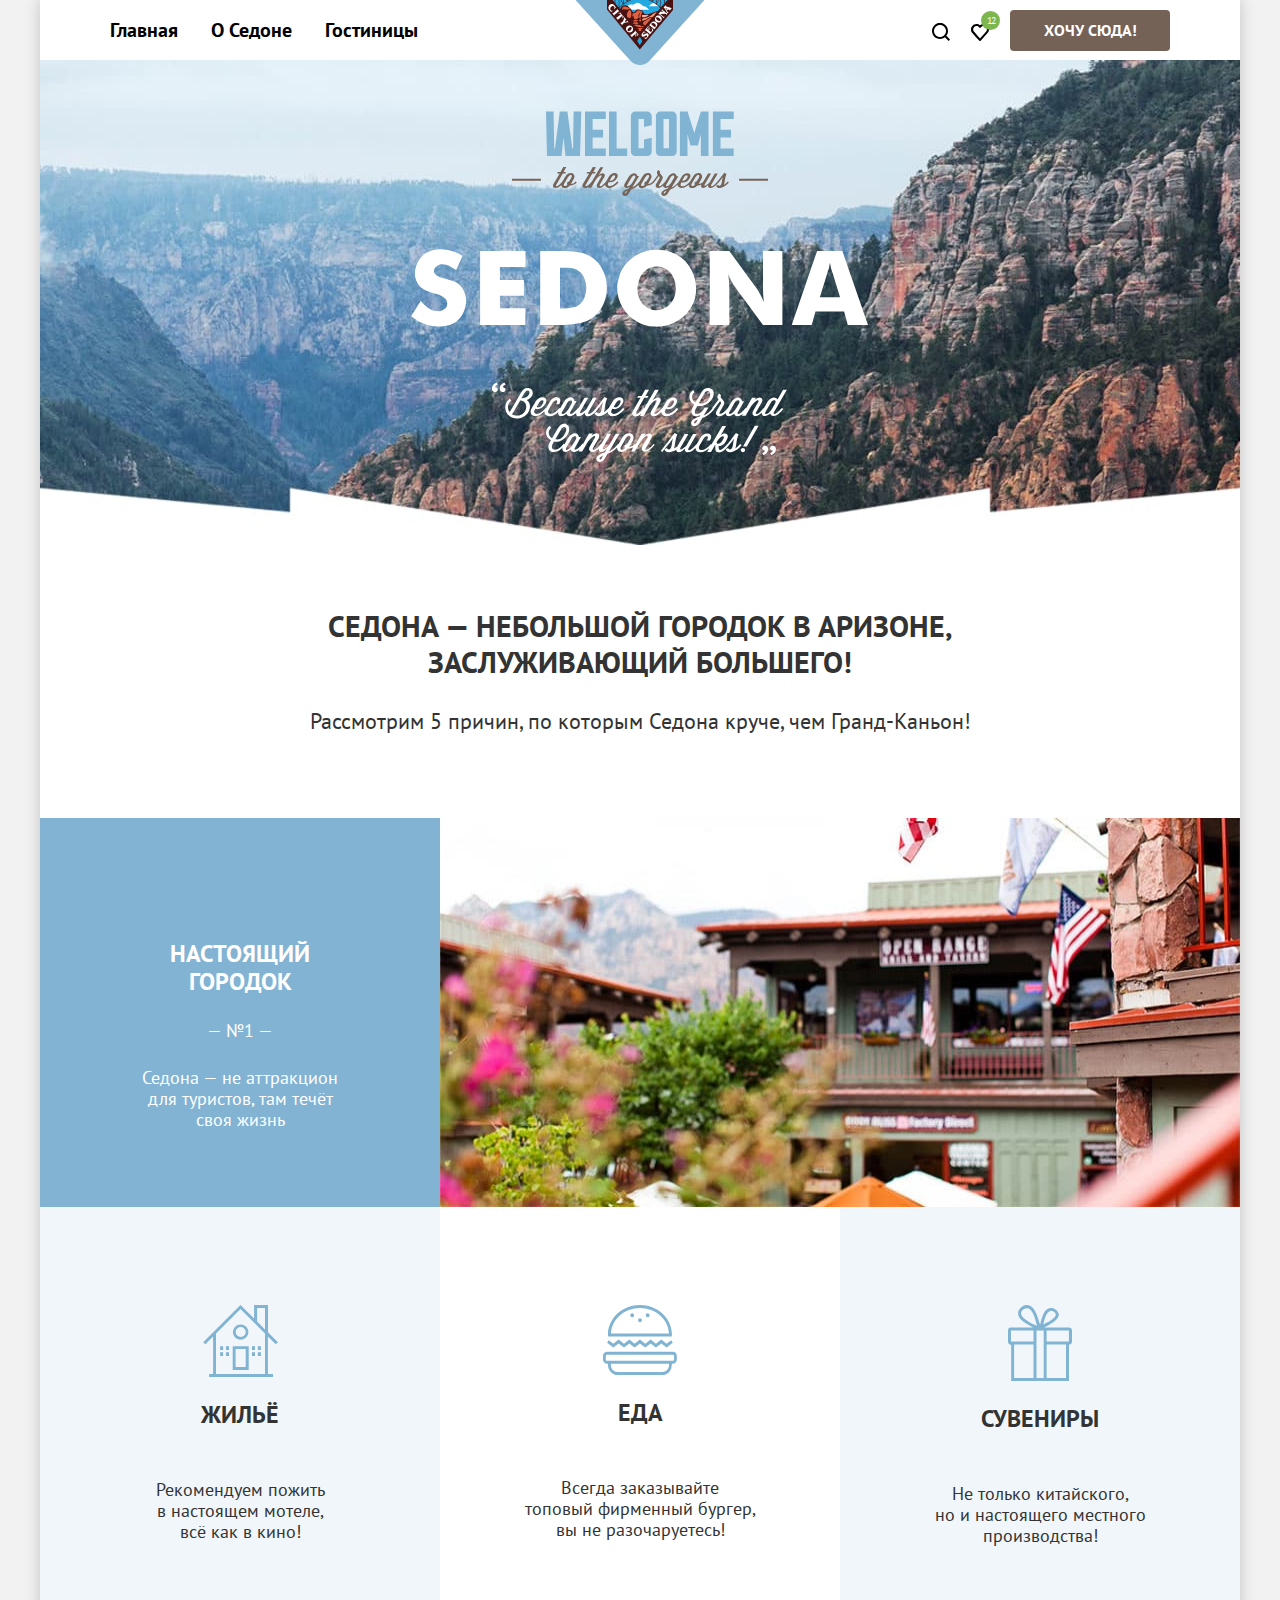
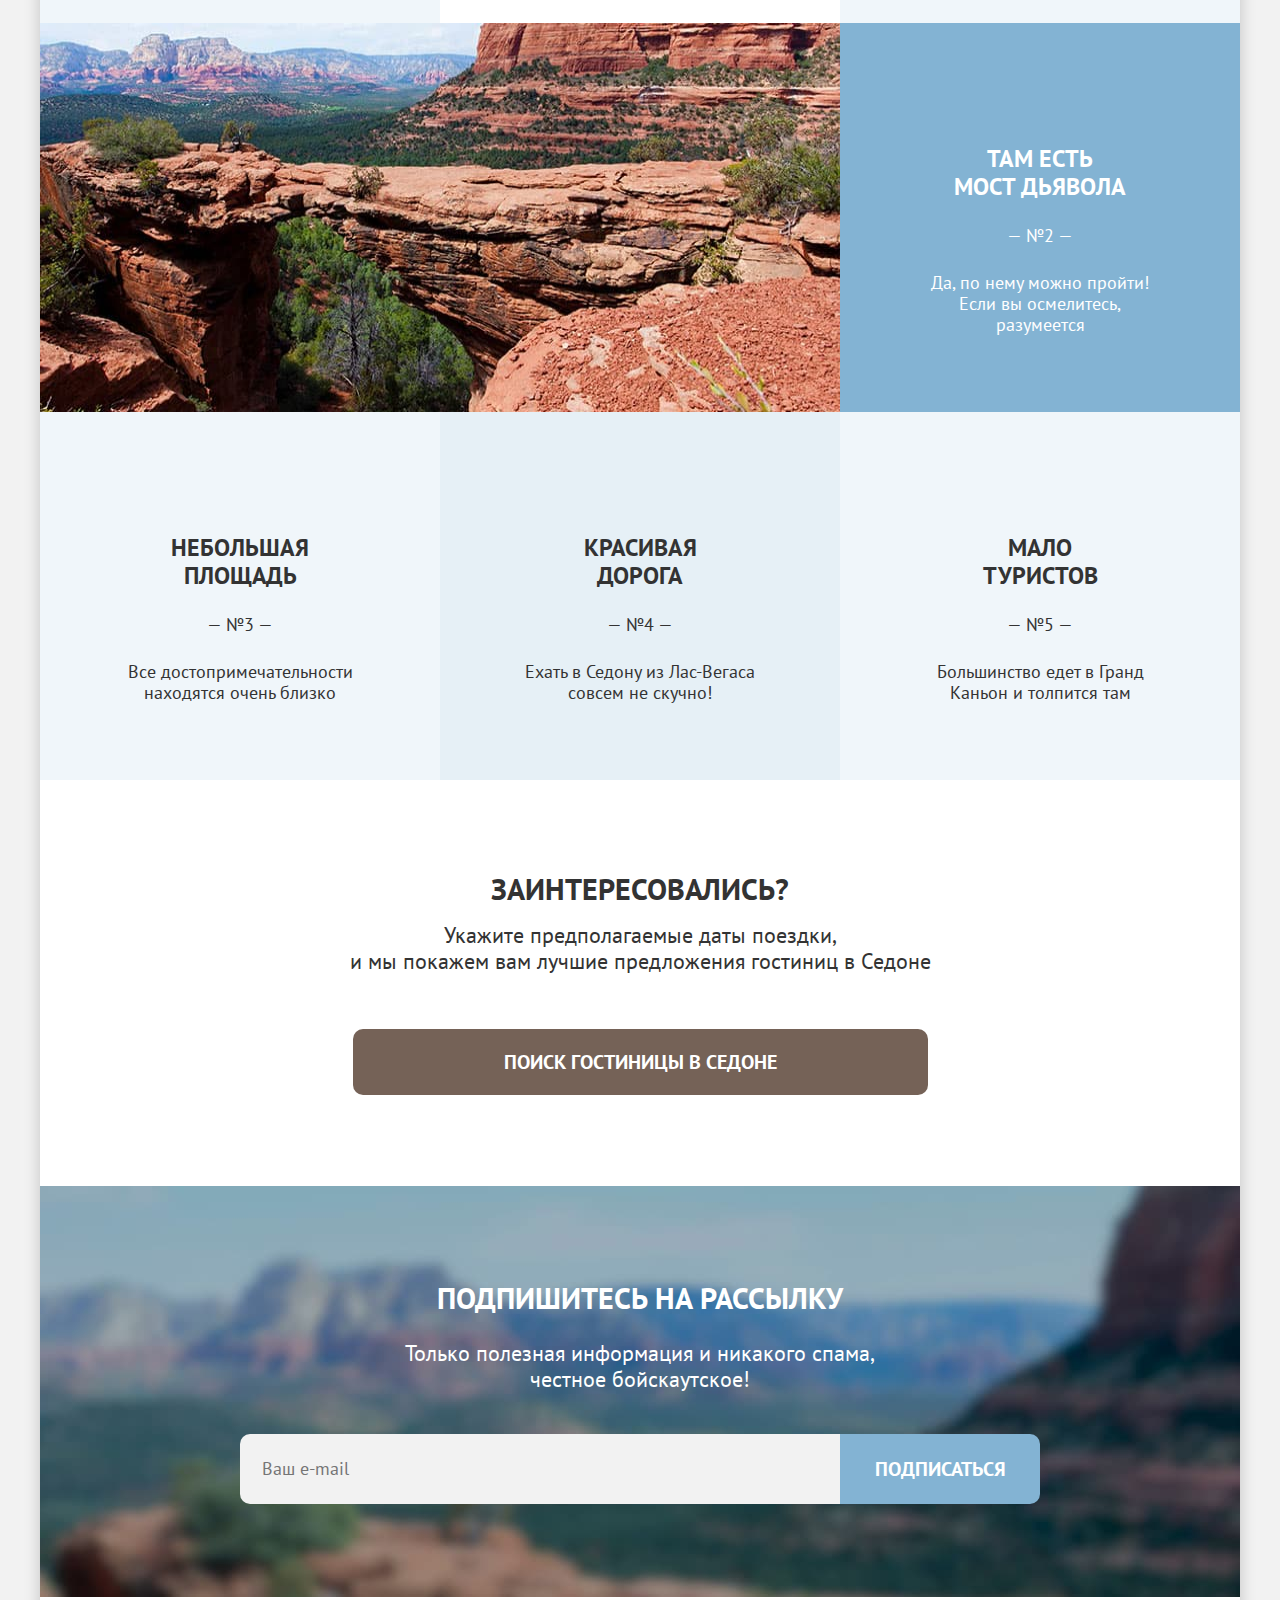
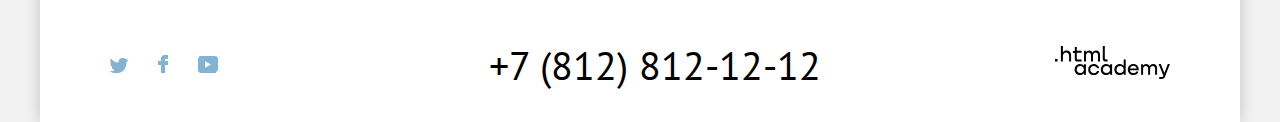
==== commit a81969f2: "Update index.html" ====
--- a/index.html
+++ b/index.html
@@ -349,7 +349,7 @@
       </a>
     </footer>
 
-    <div class="modal-container">
+    <div class="modal-container modal-container-close">
       <div class="modal">
         <div class="modal-top">
           <h2 class="modal-title">
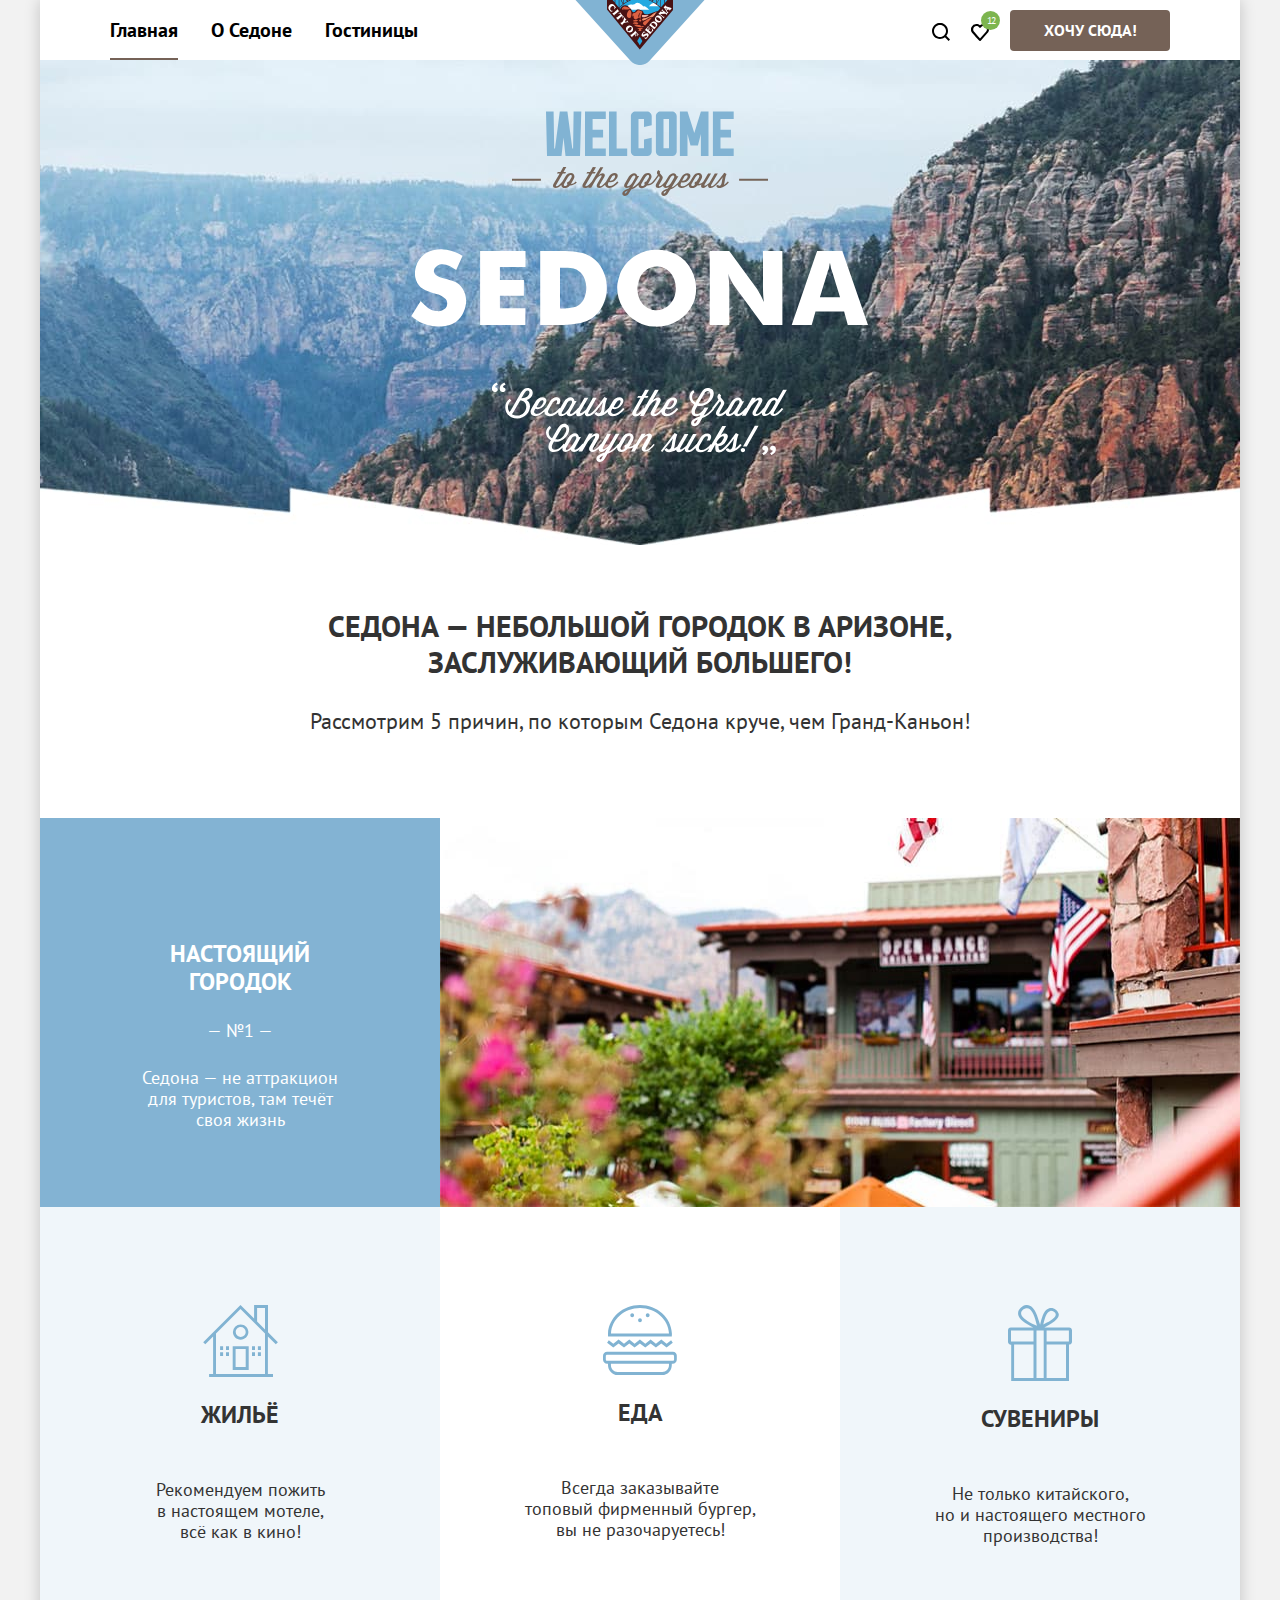
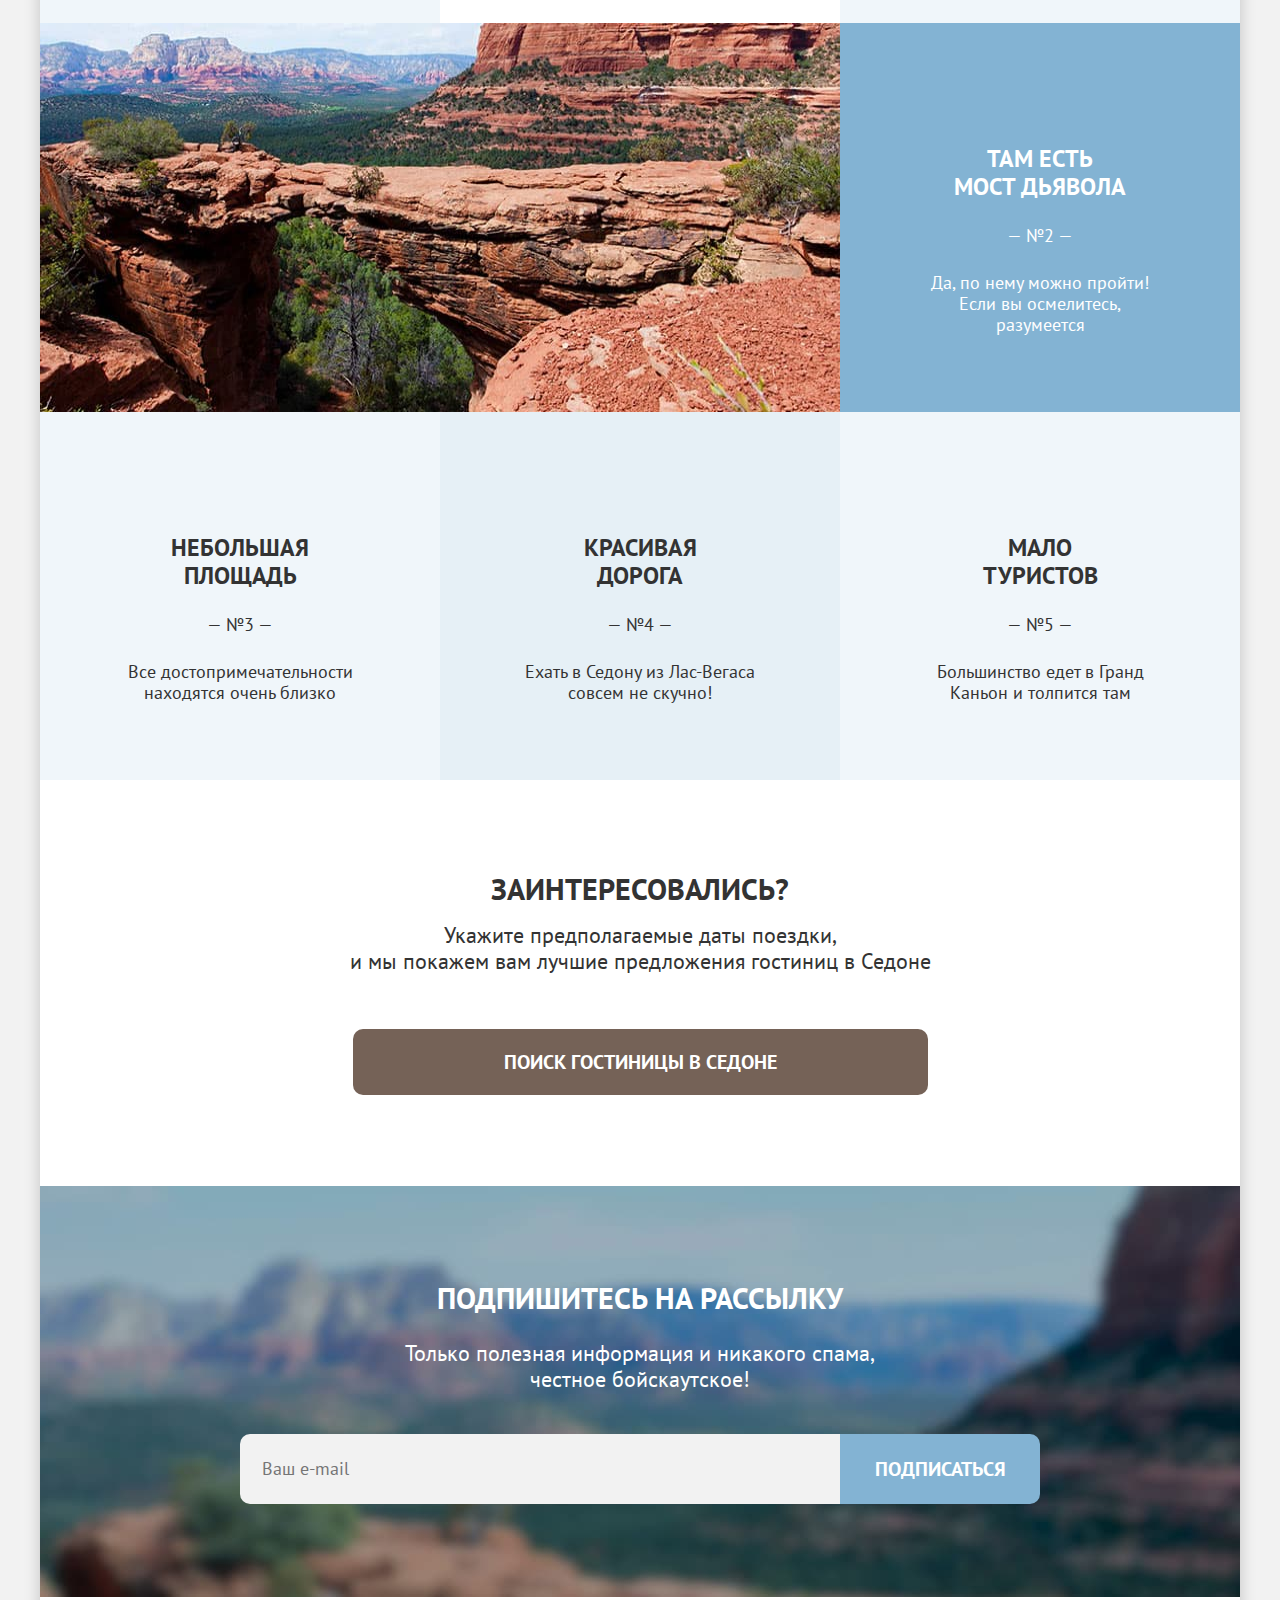
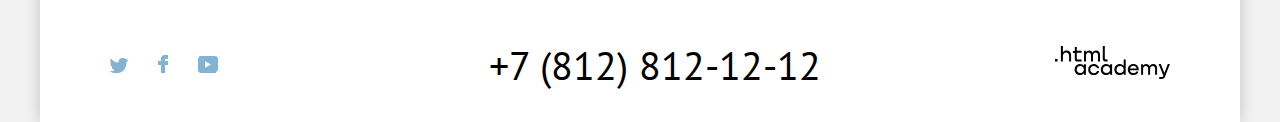
==== commit 7c044578: "Исправил модальное окно" ====
--- a/index.html
+++ b/index.html
@@ -16,8 +16,8 @@
 
       <nav class="navigation">
         <ul class="navigation-list">
-          <li class="navigation-item">
-            <a class="navigation-link active">Главная</a>
+          <li class="navigation-item active">
+            <a class="navigation-link">Главная</a>
           </li>
           <li class="navigation-item">
             <a class="navigation-link" href="#">О Седоне</a>
@@ -359,45 +359,143 @@
             <span class="visually-hidden">Закрыть</span>
           </button>
         </div>
-        <form class="modal-form" action="https://echo.htmlacademy.ru/" method="post">
-          <p class="fieldgroupe">
-            <label class="check-in">
-              Дата заезда:
-              <input class="check-in-field field" type="date" id="check-in" placeholder="Укажите дату">
-            </label>
-            <label class="check-out">
-              Дата выезда:
-              <input class="check-out-field field" type="date" id="check-out" placeholder="Укажите дату">
-            </label>
-          </p>
-          <label class="adults" for="adults">
-            Взрослые:
-          </label>
-          <button class="adults-minus-btn"></button>
-          <input class="adults-field" type="number" id="adults" value="2">
-          <button class="adults-plus-btn"></button>
-          <label class="children" for="children">
-            Дети:
-          </label>
-          <button class="info">
-            <span>
-              <svg width="1" height="9" viewBox="0 0 1 9" fill="none" xmlns="http://www.w3.org/2000/svg">
-                <g clip-path="url(#clip0_346_217)">
-                  <path d="M0 9H1L1 3H0L0 9Z" fill="white" />
-                  <path d="M1 0H0V1H1V0Z" fill="white" />
-                </g>
-                <defs>
-                  <clipPath id="clip0_346_217">
-                    <rect width="1" height="9" fill="white" />
-                  </clipPath>
-                </defs>
-              </svg>
-            </span>
-          </button>
-          <button class="children-minus-btn"></button>
-          <input class="children-field" type="number" id="children" value="1">
-          <button class="children-plus-btn"></button>
-          <button class="modal-button">
+        <form class="modal-form" action="https://echo.htmlacademy.ru" method="post">
+          <fieldset class="parameters-group">
+            <legend class="visually-hidden">Параметры выбора</legend>
+            <div class="parameters-item-wrapper">
+              <p class="parameters-item">
+                <label class="parameters-label" for="arrival">Дата заезда:</label>
+                <input class="parameters-input" type="text" id="arrival" name="arrival" value="27 апреля 2020"
+                  placeholder="">
+                <button class="calendar" type="button">
+                  <span class="visually-hidden">Выбрать дату заезда</span>
+                  <svg width="15" height="15" viewBox="0 0 15 15" fill="none" xmlns="http://www.w3.org/2000/svg">
+                    <g opacity="0.3">
+                      <path d="M5.5 10C5.8 10 6 9.8 6 9.5C6 9.2 5.8 9 5.5 9C5.2 9 5 9.2 5 9.5C5 9.8 5.2 10 5.5 10Z"
+                        fill="black" />
+                      <path
+                        d="M14 2H12V0H11V2H4V0H3V2H1C0.4 2 0 2.4 0 3V6V7V14C0 14.5 0.4 15 1 15H14C14.5 15 15 14.5 15 14V7V6V3C15 2.4 14.5 2 14 2ZM14 14H1V7H14V14ZM1 6V3H3V5H4V3H11V5H12V3H14V6H1Z"
+                        fill="black" />
+                      <path d="M7.5 10C7.8 10 8 9.8 8 9.5C8 9.2 7.8 9 7.5 9C7.2 9 7 9.2 7 9.5C7 9.8 7.2 10 7.5 10Z"
+                        fill="black" />
+                      <path d="M9.5 10C9.8 10 10 9.8 10 9.5C10 9.2 9.8 9 9.5 9C9.2 9 9 9.2 9 9.5C9 9.8 9.2 10 9.5 10Z"
+                        fill="black" />
+                      <path
+                        d="M5.5 11C5.2 11 5 11.2 5 11.5C5 11.8 5.2 12 5.5 12C5.8 12 6 11.8 6 11.5C6 11.2 5.8 11 5.5 11Z"
+                        fill="black" />
+                      <path d="M3.5 10C3.8 10 4 9.8 4 9.5C4 9.2 3.8 9 3.5 9C3.2 9 3 9.2 3 9.5C3 9.8 3.2 10 3.5 10Z"
+                        fill="black" />
+                      <path
+                        d="M3.5 11C3.2 11 3 11.2 3 11.5C3 11.8 3.2 12 3.5 12C3.8 12 4 11.8 4 11.5C4 11.2 3.8 11 3.5 11Z"
+                        fill="black" />
+                      <path
+                        d="M7.5 11C7.2 11 7 11.2 7 11.5C7 11.8 7.2 12 7.5 12C7.8 12 8 11.8 8 11.5C8 11.2 7.8 11 7.5 11Z"
+                        fill="black" />
+                      <path
+                        d="M9.5 11C9.2 11 9 11.2 9 11.5C9 11.8 9.2 12 9.5 12C9.8 12 10 11.8 10 11.5C10 11.2 9.8 11 9.5 11Z"
+                        fill="black" />
+                      <path
+                        d="M11.5 10C11.8 10 12 9.8 12 9.5C12 9.2 11.8 9 11.5 9C11.2 9 11 9.2 11 9.5C11 9.8 11.2 10 11.5 10Z"
+                        fill="black" />
+                      <path
+                        d="M11.5 11C11.2 11 11 11.2 11 11.5C11 11.8 11.2 12 11.5 12C11.8 12 12 11.8 12 11.5C12 11.2 11.8 11 11.5 11Z"
+                        fill="black" />
+                    </g>
+                  </svg>
+                </button>
+              </p>
+              <span class="message message-error">Мы не можем отправить вас в прошлое.</span>
+            </div>
+            <div class="parameters-item-wrapper">
+              <p class="parameters-item">
+                <label class="parameters-label" for="departure">Дата выезда:</label>
+                <input class="parameters-input" type="text" id="departure" name="departure" value="1 сентября 2021"
+                  placeholder="">
+                <button class="calendar" type="button">
+                  <span class="visually-hidden">Выбрать дату выезда</span>
+                  <svg width="15" height="15" viewBox="0 0 15 15" fill="none" xmlns="http://www.w3.org/2000/svg">
+                    <g opacity="0.3">
+                      <path d="M5.5 10C5.8 10 6 9.8 6 9.5C6 9.2 5.8 9 5.5 9C5.2 9 5 9.2 5 9.5C5 9.8 5.2 10 5.5 10Z"
+                        fill="black" />
+                      <path
+                        d="M14 2H12V0H11V2H4V0H3V2H1C0.4 2 0 2.4 0 3V6V7V14C0 14.5 0.4 15 1 15H14C14.5 15 15 14.5 15 14V7V6V3C15 2.4 14.5 2 14 2ZM14 14H1V7H14V14ZM1 6V3H3V5H4V3H11V5H12V3H14V6H1Z"
+                        fill="black" />
+                      <path d="M7.5 10C7.8 10 8 9.8 8 9.5C8 9.2 7.8 9 7.5 9C7.2 9 7 9.2 7 9.5C7 9.8 7.2 10 7.5 10Z"
+                        fill="black" />
+                      <path d="M9.5 10C9.8 10 10 9.8 10 9.5C10 9.2 9.8 9 9.5 9C9.2 9 9 9.2 9 9.5C9 9.8 9.2 10 9.5 10Z"
+                        fill="black" />
+                      <path
+                        d="M5.5 11C5.2 11 5 11.2 5 11.5C5 11.8 5.2 12 5.5 12C5.8 12 6 11.8 6 11.5C6 11.2 5.8 11 5.5 11Z"
+                        fill="black" />
+                      <path d="M3.5 10C3.8 10 4 9.8 4 9.5C4 9.2 3.8 9 3.5 9C3.2 9 3 9.2 3 9.5C3 9.8 3.2 10 3.5 10Z"
+                        fill="black" />
+                      <path
+                        d="M3.5 11C3.2 11 3 11.2 3 11.5C3 11.8 3.2 12 3.5 12C3.8 12 4 11.8 4 11.5C4 11.2 3.8 11 3.5 11Z"
+                        fill="black" />
+                      <path
+                        d="M7.5 11C7.2 11 7 11.2 7 11.5C7 11.8 7.2 12 7.5 12C7.8 12 8 11.8 8 11.5C8 11.2 7.8 11 7.5 11Z"
+                        fill="black" />
+                      <path
+                        d="M9.5 11C9.2 11 9 11.2 9 11.5C9 11.8 9.2 12 9.5 12C9.8 12 10 11.8 10 11.5C10 11.2 9.8 11 9.5 11Z"
+                        fill="black" />
+                      <path
+                        d="M11.5 10C11.8 10 12 9.8 12 9.5C12 9.2 11.8 9 11.5 9C11.2 9 11 9.2 11 9.5C11 9.8 11.2 10 11.5 10Z"
+                        fill="black" />
+                      <path
+                        d="M11.5 11C11.2 11 11 11.2 11 11.5C11 11.8 11.2 12 11.5 12C11.8 12 12 11.8 12 11.5C12 11.2 11.8 11 11.5 11Z"
+                        fill="black" />
+                    </g>
+                  </svg>
+                </button>
+              </p>
+              <span class="message">На эти даты пока есть свободные номера. Пока есть.</span>
+            </div>
+          </fieldset>
+          <fieldset class="parameters-group">
+            <legend class="visually-hidden">Параметры выбора</legend>
+            <div class="parameters-group-wrapper">
+              <p class="parameters-item">
+                <label class="parameters-label" for="adults">Взрослые:</label>
+                <button class="minus" type="button">
+                  <span class="visually-hidden">Уменьшить количество взрослых</span>
+                  <svg width="13" height="1" viewBox="0 0 13 1" fill="none" xmlns="http://www.w3.org/2000/svg">
+                    <path opacity="0.3" d="M0 0L0 1L13 1V0L0 0Z" fill="black" />
+                  </svg>
+                </button>
+                <input class="parameters-input" type="number" id="adults" name="persons" value="2">
+                <button class="plus" type="button">
+                  <span class="visually-hidden">Увеличить количество взрослых</span>
+                  <svg width="13" height="13" viewBox="0 0 13 13" fill="none" xmlns="http://www.w3.org/2000/svg">
+                    <g opacity="0.3">
+                      <path d="M13 6H7V0H6V6H0V7H6V13H7V7H13V6Z" fill="black" />
+                    </g>
+                  </svg>
+                </button>
+              </p>
+              <p class="parameters-item">
+                <label class="parameters-label" for="children">Дети:</label>
+                <button class="info">
+                  <span class="visually-hidden">Указать количество детей</span>
+                </button>
+                <button class="minus" type="button">
+                  <span class="visually-hidden">Уменьшить количество детей</span>
+                  <svg width="13" height="1" viewBox="0 0 13 1" fill="none" xmlns="http://www.w3.org/2000/svg">
+                    <path opacity="0.3" d="M0 0L0 1L13 1V0L0 0Z" fill="black" />
+                  </svg>
+                </button>
+                <input class="parameters-input" type="number" id="children" name="persons" value="0">
+                <button class="plus" type="button">
+                  <span class="visually-hidden">Увеличить количество детей</span>
+                  <svg width="13" height="13" viewBox="0 0 13 13" fill="none" xmlns="http://www.w3.org/2000/svg">
+                    <g opacity="0.3">
+                      <path d="M13 6H7V0H6V6H0V7H6V13H7V7H13V6Z" fill="black" />
+                    </g>
+                  </svg>
+                </button>
+              </p>
+            </div>
+          </fieldset>
+          <button class="modal-button" type="submit" name="modal-form-submit">
             <span>Найти</span>
           </button>
         </form>
--- a/css/styles.css
+++ b/css/styles.css
@@ -72,11 +72,11 @@
   list-style: none;
 }
 
-/* .navigation-item {
-} */
+.navigation-item {
+  margin-right: 33px;
+}
 
 .navigation-link {
-  margin-right: 33px;
   text-decoration: none;
   color: #000000;
   fill: currentColor;
@@ -103,8 +103,19 @@
   margin-right: 0;
 }
 
-/* .active {
-} */
+.active {
+  position: relative;
+}
+
+.active::after {
+  position: absolute;
+  content: "";
+  width: 100%;
+  height: 2px;
+  left: 0;
+  bottom: -17px;
+  background-color: #756257;
+}
 
 .logo {
   position: absolute;
@@ -200,8 +211,8 @@
   width: 400px;
   min-height: 186px;
   font-family: "PT Sans", sans-serif;
-  border: 1px solid #e6e6e6;
-  border-radius: 0px 0px 20px 20px;
+  border: none;
+  border-radius: 20px;
   background-color: #ffffff;
   box-shadow: 0px 25px 50px rgba(0, 0, 0, 0.15);
   color: #000000;
@@ -210,13 +221,11 @@
 .popup::before {
   content: "";
   position: absolute;
-  width: 0;
-  height: 0;
+  width: 20px;
+  height: 9px;
   left: 190px;
   top: -9px;
-  border-style: solid;
-  border-width: 0 10px 9px 10px;
-  border-color: transparent transparent #ffffff transparent;
+  background-image: url("../img/icons/triangle.svg");
   box-shadow: 0px -1px 0px #e4e4e4;
 }
 
@@ -231,6 +240,10 @@
 .popup-content {
   height: 100%;
   padding: 25px 25px 0 25px;
+  border-top: 1px solid #e6e6e6;
+  border-right: 1px solid #e6e6e6;
+  border-left: 1px solid #e6e6e6;
+  border-radius: 20px;
 }
 
 .popup-list {
@@ -787,6 +800,7 @@
   width: 100%;
   height: 100%;
   background-color: rgba(242, 242, 242, 0.8);
+  z-index: 100;
 }
 
 .modal-container-close {
@@ -796,8 +810,9 @@
 .modal {
   position: relative;
   width: 715px;
+  min-height: 561px;
   margin: auto;
-  padding: 54px 70px 70px 70px;
+  padding: 62px 70px 70px 70px;
   background-color: #ffffff;
   box-shadow: 0px 25px 50px rgba(0, 0, 0, 0.15);
   border-radius: 30px;
@@ -806,10 +821,11 @@
 .modal-top {
   display: flex;
   align-items: center;
+  margin-bottom: 32px;
 }
 
 .modal-title {
-  font-family: "PT Sans", sans-serif;
+  margin: 0;
   font-weight: 700;
   font-size: 30px;
   line-height: 40px;
@@ -817,6 +833,7 @@
 }
 
 .modal-close-button {
+  display: flex;
   width: 53px;
   height: 53px;
   margin-left: auto;
@@ -826,143 +843,187 @@
   background-image: url("../img/icons/close.svg");
   background-repeat: no-repeat;
   background-position: center;
+  border: 3px solid #f2f2f2;
   cursor: pointer;
-}
-
-.modal-form {
-}
-
-.fieldgroupe {
-  display: flex;
-  flex-direction: column;
-}
-
-.check-in {
-  font-weight: 700;
+  box-sizing: border-box;
+}
+
+.modal-close-button:hover {
+  background-color: #e6e6e6;
+  border: 3px solid #e6e6e6;
+}
+
+.modal-close-button:focus {
+  background-color: #e6e6e6;
+  border: 3px solid #83b3d3;
+  outline: none;
+}
+
+.modal-close-button:active {
+  background-color: #e6e6e6;
+  border: 3px solid #e6e6e6;
+}
+
+.modal-close-button svg {
+  margin: auto;
+}
+
+.modal-close-button:active path {
+  fill: rgba(0, 0, 0, 0.3);
+}
+
+.parameters-group {
+  margin: 0;
+  padding: 0;
+  border: none;
+}
+
+.parameters-item {
+  position: relative;
+  display: flex;
+  margin: 0;
+  align-items: center;
+}
+
+.parameters-group-wrapper {
+  display: flex;
+  flex-wrap: wrap;
+  justify-content: space-between;
+}
+
+.parameters-group-wrapper .parameters-item {
+  width: 287px;
+}
+
+.parameters-label {
+  display: block;
+  width: 155px;
+  line-height: 26px;
+  font-weight: bold;
+}
+
+.parameters-label[for="children"] {
+  padding-left: 48px;
+}
+
+.parameters-input {
+  padding: 8px;
+  padding-left: 20px;
+  width: 420px;
+  height: 50px;
+  color: inherit;
   font-size: 18px;
-  line-height: 40px;
-}
-
-.check-in-field {
-  margin-bottom: 40px;
-  margin-left: 55px;
-}
-
-.field {
-  max-width: 420px;
+  text-transform: inherit;
+  line-height: 26px;
+  font-weight: bold;
+  border: 2px solid #f2f2f2;
+  background-color: #f2f2f2;
+  box-sizing: border-box;
+  border-radius: 4px;
+}
+
+.parameters-input:hover {
+  border: 2px solid #e6e6e6;
+  background-color: #e6e6e6;
+}
+
+.parameters-input:focus {
+  border: 3px solid #83b3d3;
+  outline: none;
+}
+
+.parameters-input:active {
+  border: 2px solid #000000;
+  background-color: #ffffff;
+}
+
+.parameters-input[type="number"] {
+  padding: 7px 40px;
+  width: 133px;
   height: 50px;
-  padding-right: 17px;
-  padding-left: 19px;
-  border: none;
-  border-radius: 4px;
-  background-color: #f2f2f2;
-}
-
-.error {
-  border-color: #ff5757;
-}
-
-.check-out {
-  font-weight: 700;
-  font-size: 18px;
-  line-height: 40px;
-}
-
-.check-out-field {
-  margin-left: 50px;
-}
-
-.adults {
-  padding-right: 55px;
-  font-weight: 700;
-  font-size: 18px;
-  line-height: 40px;
-}
-
-.adults-field,
-.children-field {
-  position: relative;
-  width: 133px;
-  min-height: 50px;
-  margin-bottom: 40px;
-  text-align: center;
-  border: none;
-  border-radius: 4px;
-  background-color: #f2f2f2;
-  color: #000000;
-}
-
-.adults-field {
-  margin-right: 56px;
-}
-
-.adults-field::-webkit-inner-spin-button,
-.adults-field::-webkit-outer-spin-button {
+  text-align: center;
+}
+
+.parameters-input[type="number"]::-webkit-inner-spin-button,
+.parameters-input[type="number"]::-webkit-outer-spin-button {
   appearance: none;
   margin: 0;
 }
 
-.children-field::-webkit-inner-spin-button,
-.children-field::-webkit-outer-spin-button {
-  appearance: none;
-  margin: 0;
-}
-
-.adults-minus-btn {
+.calendar {
   position: absolute;
-  top: 320px;
-  width: 50px;
-  height: 50px;
-  background-image: url("../img/icons/minus.svg");
-  background-repeat: no-repeat;
-  background-position: center;
-  z-index: 2;
-  border: none;
-}
-
-.adults-plus-btn {
+  right: 17px;
+  border: none;
+  background: transparent;
+  cursor: pointer;
+  z-index: 1;
+}
+
+.message {
+  display: block;
+  margin-left: 155px;
+  margin-bottom: 11px;
+  font-size: 16px;
+  line-height: 30px;
+  color: #333333;
+}
+
+.message-error {
+  color: #ff5757;
+}
+
+.minus,
+.plus {
+  display: flex;
+  justify-content: center;
+  align-items: center;
+  padding: 0;
+  width: 25px;
+  height: 25px;
   position: absolute;
-  left: 294px;
-  top: 320px;
-  width: 50px;
-  height: 50px;
-  background-image: url("../img/icons/plus.svg");
-  background-repeat: no-repeat;
-  background-position: center;
-  border: none;
-}
-
-.children {
-  font-weight: 700;
-  font-size: 18px;
-  line-height: 40px;
-}
-
-.children-minus-btn {
-  position: absolute;
-  top: 320px;
-  width: 50px;
-  height: 50px;
-  background-image: url("../img/icons/minus.svg");
-  background-repeat: no-repeat;
-  background-position: center;
-  z-index: 2;
-  border: none;
-}
-
-.children-plus-btn {
-  position: absolute;
-  left: 592px;
-  width: 50px;
-  height: 50px;
-  background-image: url("../img/icons/plus.svg");
-  background-repeat: no-repeat;
-  background-position: center;
-  border: none;
+  top: 50%;
+  transform: translateY(-50%);
+  cursor: pointer;
+  border: none;
+  background-color: transparent;
+  z-index: 1;
+
+  box-sizing: border-box;
+  border-radius: 4px;
+}
+
+.minus path,
+.plus path {
+  fill: rgb(0, 0, 0, 0.3);
+}
+
+.minus:hover path,
+.plus:hover path {
+  fill: #000000;
+}
+
+.minus:focus,
+.plus:focus {
+  border: 3px solid #83b3d3;
+  outline: none;
+}
+
+.minus:active path,
+.plus:active path {
+  fill: rgb(0, 0, 0, 0.2);
+}
+
+.minus {
+  left: 170px;
+}
+
+.plus {
+  right: 15px;
 }
 
 .info {
   position: relative;
+  padding: 0 12px;
   width: 25px;
   height: 25px;
   margin-right: 15px;
@@ -970,6 +1031,9 @@
   border: none;
   border-radius: 50%;
   background-color: #83b3d3;
+  background-image: url("../img/icons/info.svg");
+  background-repeat: no-repeat;
+  background-position: center;
   color: #ffffff;
   cursor: pointer;
 }
@@ -978,7 +1042,7 @@
   content: "Укажите количество детей, которые будут с вами, возраст которых от 6 до 18 лет. Дети до 6 лет размещаются бесплатно.";
   position: absolute;
   left: -125px;
-  top: 30px;
+  top: 41px;
   width: 217px;
   padding: 15px 18px 18px 22px;
   font-family: "PT Sans", sans-serif;
@@ -1004,19 +1068,18 @@
   content: "";
   position: absolute;
   left: 10%;
-  top: 100%;
-  width: 0;
-  height: 0;
-  border-style: solid;
-  border-width: 0 9.5px 9px 9.5px;
-  border-color: transparent transparent #000000 transparent;
-  opacity: 0;
+  top: 127%;
+  width: 19px;
+  height: 9px;
+  background-image: url("../img/icons/triangle-black.svg");
   visibility: hidden;
 }
 
 .modal-button {
   display: block;
+  margin-top: 40px;
   width: 575px;
+  height: 60px;
   border: none;
   border-radius: 10px;
   text-align: center;
@@ -1025,18 +1088,25 @@
   font-size: 20px;
   line-height: 40px;
   background-color: #83b3d3;
+  border: 3px solid #83b3d3;
   color: #ffffff;
   cursor: pointer;
+  box-sizing: border-box;
 }
 
 .modal-button:hover {
   background-color: #68a2ca;
+  border: 3px solid #68a2ca;
 }
 
 .modal-button:focus {
   border: 3px solid #756257;
 }
 
+.modal-button:active {
+  opacity: 0.3;
+  border: 3px solid #68a2ca;
+}
 .modal-button:active span {
   opacity: 0.3;
 }
@@ -1219,12 +1289,10 @@
 
 .control:hover .control-mark {
   box-shadow: 0px 4px 10px rgba(0, 0, 0, 0.25);
-  border-radius: 5px;
 }
 
 .control-input:focus + .control-mark {
   outline: 3px solid #83b3d3;
-  box-shadow: 0px 4px 10px rgba(0, 0, 0, 0.25);
 }
 
 .control-input[type="checkbox"]:checked + .control-mark::before {
@@ -1432,6 +1500,7 @@
   height: 48px;
   border: 2px solid #e6e6e6;
   border-radius: 4px;
+  background-color: #ffffff;
   cursor: pointer;
 }
 
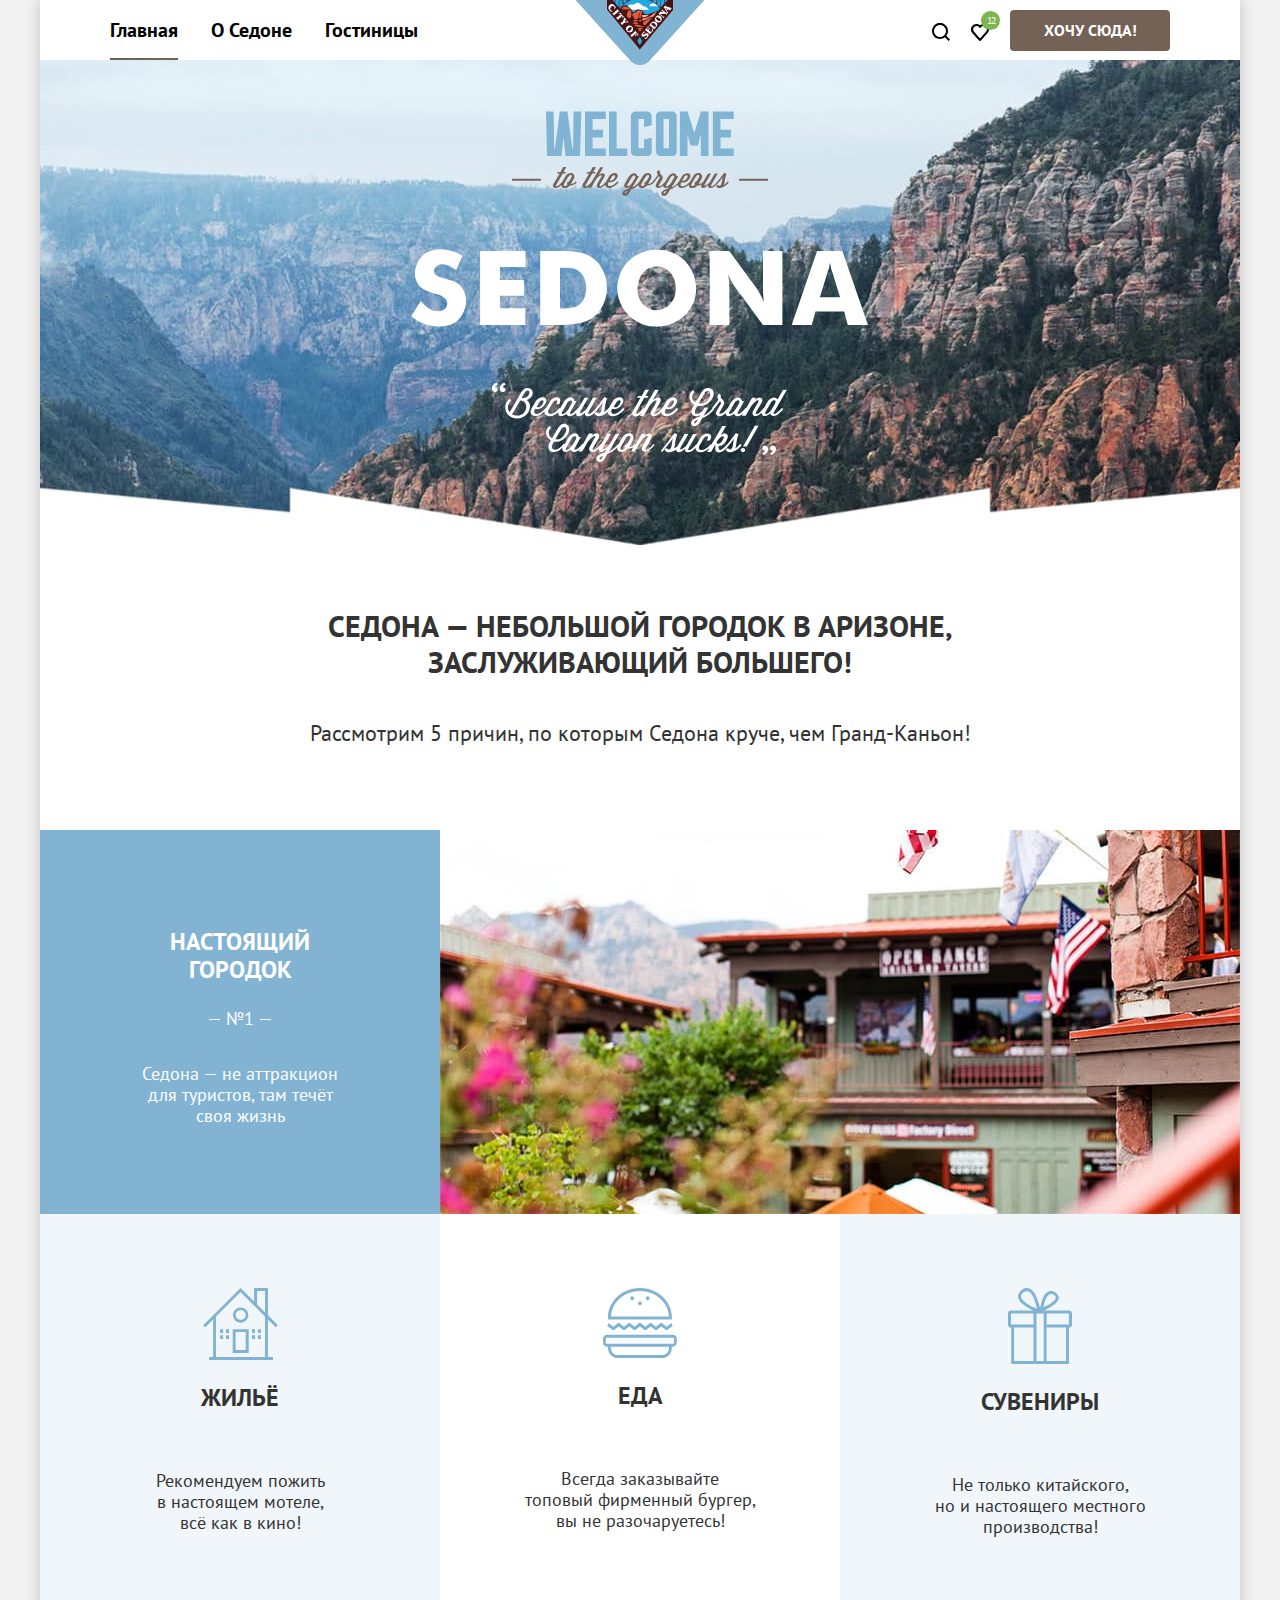
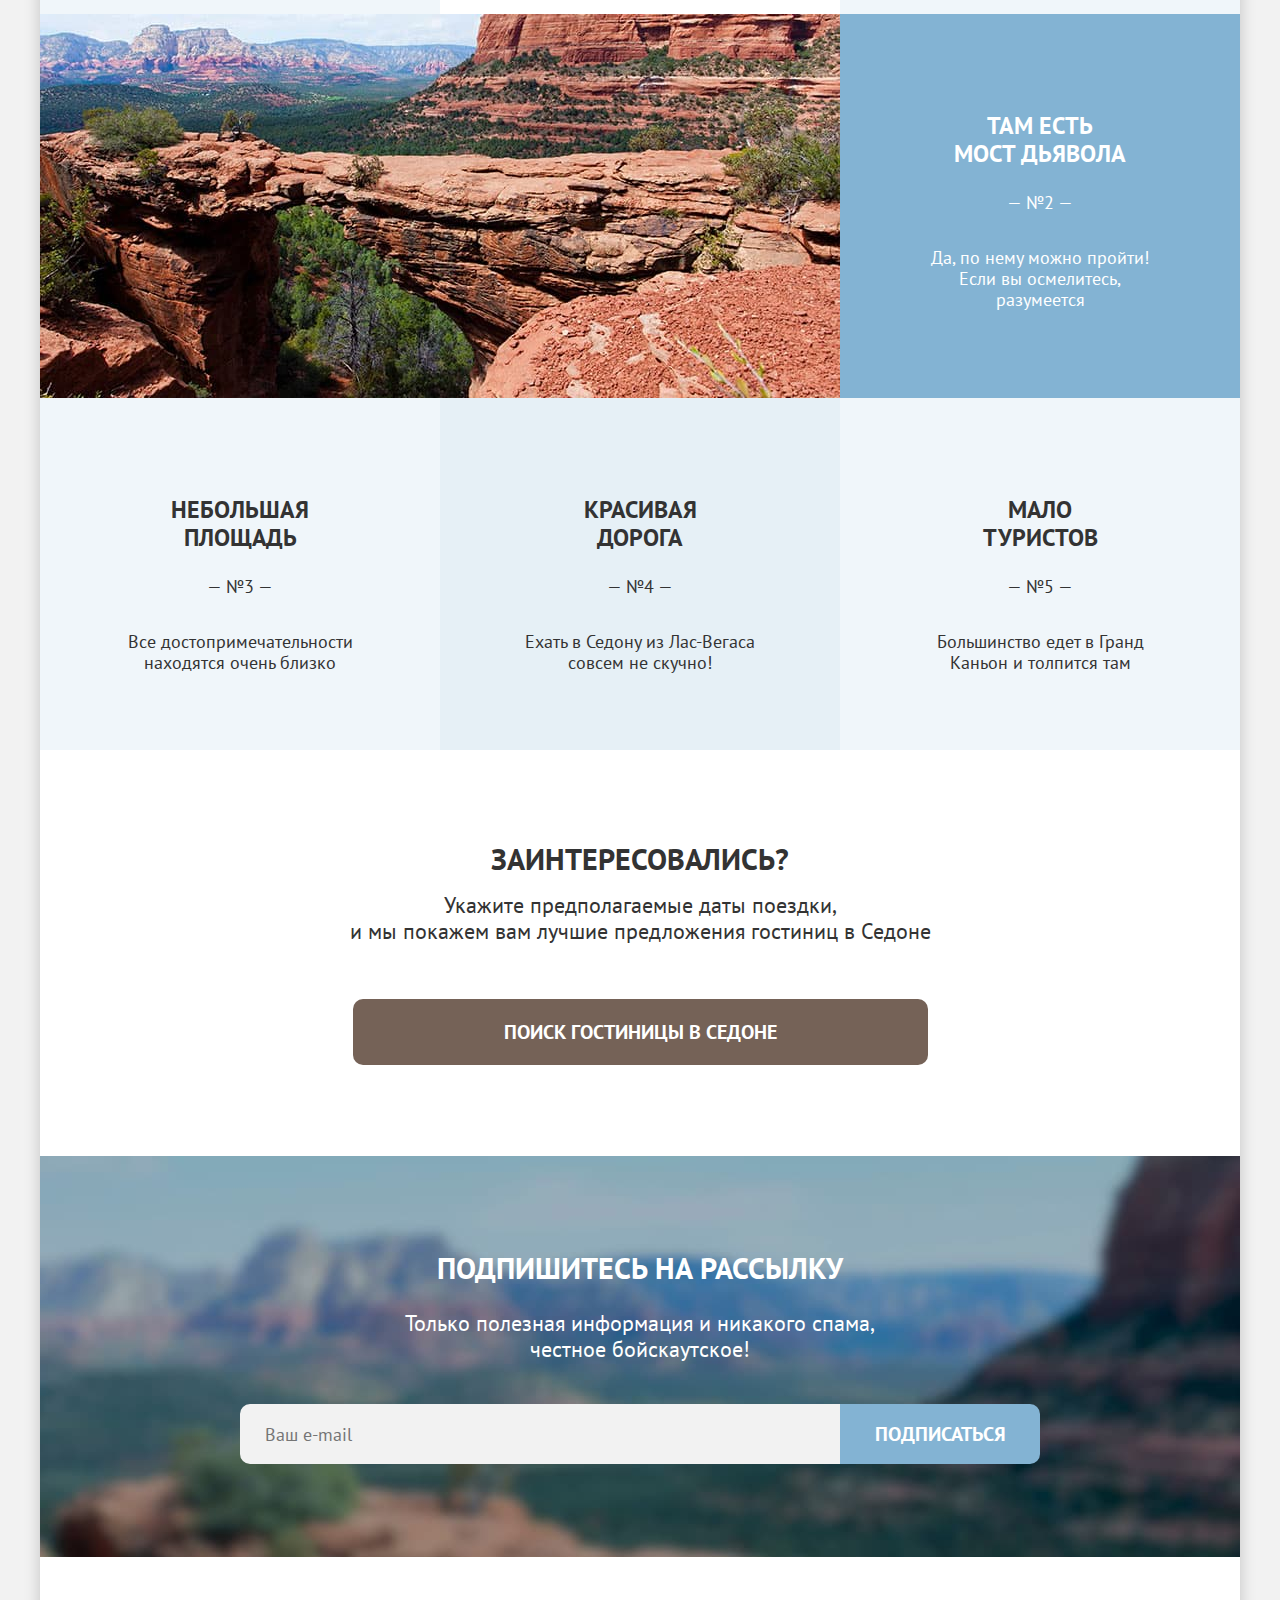
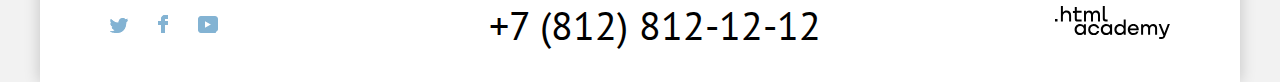
==== commit 9e5d48a3: "Шлифовка" ====
--- a/index.html
+++ b/index.html
@@ -64,7 +64,8 @@
               <ul class="popup-list">
                 <li class="popup-item">
                   <a class="popup-link" href="#">
-                    <img class="popup-img" src="./img/hotel3small.jpg" width="48" height="48">
+                    <img class="popup-img" src="./img/hotel3small.jpg" width="48" height="48"
+                      alt="Гора с двумя вершинами">
                     <p class="popup-link-description">
                       <span class="popup-link-title">
                         Desert Quail Inn
@@ -96,7 +97,8 @@
                 </li>
                 <li class="popup-item">
                   <a class="popup-link" href="#">
-                    <img class="popup-img" src="./img/hotel2small.jpg" width="48" height="48">
+                    <img class="popup-img" src="./img/hotel2small.jpg" width="48" height="48"
+                      alt="Гора с плоской вершиной">
                     <div class="popup-link-description">
                       <p class="popup-link-title">
                         Villas at Poco Diablo
@@ -301,7 +303,7 @@
                   fill="currentColor" />
               </g>
               <defs>
-                <clipPath id="a">
+                <clipPath>
                   <path fill="#fff" d="M0 0h18v15H0z" />
                 </clipPath>
               </defs>
@@ -328,7 +330,7 @@
                   fill="currentColor" />
               </g>
               <defs>
-                <clipPath id="a">
+                <clipPath>
                   <path fill="#fff" d="M0 0h20v16H0z" />
                 </clipPath>
               </defs>
--- a/css/styles.css
+++ b/css/styles.css
@@ -383,10 +383,6 @@
   background-size: cover;
 }
 
-/* .hero img {
-
-} */
-
 .advantages {
   padding-top: 63px;
 }
@@ -418,7 +414,7 @@
 }
 
 .advantages-title {
-  margin-bottom: 23px;
+  margin-bottom: 35px;
 }
 
 .advantages-list {
@@ -455,12 +451,21 @@
   background-color: rgba(131, 179, 211, 0.12);
 }
 
+.apartment {
+  padding-top: 90px;
+}
+
 .road {
   background-color: rgba(131, 179, 211, 0.2);
 }
 
 .meal {
   background-color: #ffffff;
+  padding-top: 92px;
+}
+
+.souvenirs {
+  padding-top: 86px;
 }
 
 .apartment::before {
@@ -507,7 +512,7 @@
   display: flex;
   flex-direction: column;
   width: 400px;
-  padding-top: 98px;
+  padding-top: 74px;
   padding-bottom: 77px;
 }
 
@@ -532,7 +537,7 @@
 .item-text {
   width: 250px;
   margin: 0 auto;
-  margin-top: 26px;
+  margin-top: 34px;
   font-weight: 400;
   font-size: 18px;
   line-height: 21px;
@@ -626,28 +631,39 @@
 
 .subscribe-form input {
   width: 600px;
-  padding-top: 22px;
-  padding-bottom: 22px;
-  padding-left: 22px;
+  height: 60px;
+  padding: 5px 22px;
   border: none;
   border-radius: 10px 0px 0px 10px;
-  background: #f2f2f2;
+  background-color: #f2f2f2;
+  border: 3px solid #f2f2f2;
   font-family: "PT Sans", sans-serif;
   font-weight: 400;
   font-size: 18px;
   line-height: 26px;
+  box-sizing: border-box;
 }
 
 .subscribe-form:hover input {
   background-color: #e6e6e6;
+  border: 3px solid #e6e6e6;
 }
 
 .subscribe-form:focus input {
-  outline: 3px solid #83b3d3;
-}
-
-.button {
-  width: 150px;
+  background-color: #e6e6e6;
+  border: 3px solid #83b3d3;
+  outline: none;
+}
+
+.subscribe-form:active input {
+  background-color: #ffffff;
+  border: 2px solid #000000;
+  outline: none;
+}
+
+.subscribe-form .button {
+  width: 200px;
+  min-height: 60px;
   padding-top: 6px;
   padding-bottom: 6px;
   font-family: "PT Sans", sans-serif;
@@ -657,21 +673,31 @@
   text-align: center;
   text-transform: uppercase;
   background-color: #83b3d3;
+  border: 3px solid #83b3d3;
   color: #ffffff;
   border: none;
   border-radius: 0px 10px 10px 0px;
   cursor: pointer;
-}
-
-.button:hover {
+  box-sizing: border-box;
+}
+
+.subscribe-form .button:hover {
   background-color: #68a2ca;
-}
-
-.button:focus {
-  outline: 3px solid #756257;
-}
-
-.button:active span {
+  border: 3px solid #68a2ca;
+}
+
+.subscribe-form .button:focus {
+  background-color: #68a2ca;
+  border: 3px solid #756257;
+  outline: none;
+}
+
+.subscribe-form .button:active {
+  background-color: #68a2ca;
+  border: 3px solid #68a2ca;
+}
+
+.subscribe-form .button:active span {
   opacity: 0.3;
 }
 
@@ -987,7 +1013,6 @@
   border: none;
   background-color: transparent;
   z-index: 1;
-
   box-sizing: border-box;
   border-radius: 4px;
 }
@@ -1113,9 +1138,6 @@
 
 /* Страница Гостиницы */
 
-/* .main-inner {
-} */
-
 .inner-container {
   padding: 0 70px;
 }
@@ -1143,9 +1165,6 @@
   padding: 0;
   list-style: none;
 }
-
-/* .breadcrumbs-item {
-} */
 
 .breadcrumbs-link {
   text-decoration: none;
@@ -1243,10 +1262,13 @@
   border-radius: 5px;
 }
 
-.range-toggle:active,
 .range-toggle:focus {
   outline: 3px solid #83b3d3;
   box-shadow: 0px 4px 10px rgba(0, 0, 0, 0.25);
+}
+
+.range-toggle:active {
+  box-shadow: 0px 7px 15px rgba(0, 0, 0, 0.4);
 }
 
 .toggle-min {
@@ -1289,10 +1311,16 @@
 
 .control:hover .control-mark {
   box-shadow: 0px 4px 10px rgba(0, 0, 0, 0.25);
+  background-color: rgba(255, 255, 255, 0.6);
 }
 
 .control-input:focus + .control-mark {
+  background-color: rgba(255, 255, 255, 0.6);
   outline: 3px solid #83b3d3;
+}
+
+.control:active .control-mark {
+  opacity: 0.3;
 }
 
 .control-input[type="checkbox"]:checked + .control-mark::before {
@@ -1306,7 +1334,6 @@
   background-image: url("../img/icons/tick.svg");
   background-repeat: no-repeat;
   background-position: center;
-  background-size: contain;
 }
 
 .control-input[type="radio"] + .control-mark {
@@ -1319,7 +1346,7 @@
   left: 4px;
   width: 8px;
   height: 8px;
-  background-color: #242424;
+  background-color: #3f5e72;
   border-radius: 50%;
   content: "";
 }
@@ -1469,6 +1496,7 @@
   font-size: 18px;
   line-height: 23px;
   border: 2px solid #e6e6e6;
+  border-radius: 4px;
   color: #333333;
   background-image: url("../img/icons/dropdown.svg");
   background-repeat: no-repeat;
@@ -1479,11 +1507,11 @@
 .select-control:hover,
 .select-control:focus {
   border-color: #83b3d3;
-  border-radius: 4px;
-}
-
-.select-control:focus {
-  outline: 2px solid #83b3d3;
+  outline: none;
+}
+
+.select-control:active option {
+  border-color: #e6e6e6;
 }
 
 .type-hotels-control {
@@ -1512,6 +1540,16 @@
   border: 2px solid #000000;
 }
 
+.view-results:hover,
+.view-results:focus {
+  border-color: #83b3d3;
+  outline: none;
+}
+
+.view-results:active {
+  border: 2px solid #000000;
+}
+
 .table-view {
   background-image: url("../img/icons/mode-tile.svg");
   background-repeat: no-repeat;
@@ -1529,9 +1567,6 @@
   background-repeat: no-repeat;
   background-position: center center;
 }
-
-/* .catalog {
-} */
 
 .search-results {
   padding-left: 0;
@@ -1770,6 +1805,18 @@
   background-color: #83b3d3;
 }
 
+.pagination-item:hover {
+  background-color: #68a2ca;
+}
+
+.pagination-item:focus {
+  border-color: #756257;
+}
+
+.pagination-item:active .pagination-link {
+  opacity: 0.3;
+}
+
 .pagination-link {
   font-family: "PT Sans", sans-serif;
   font-weight: 700;
@@ -1802,9 +1849,6 @@
   align-self: center;
   margin-right: 50px;
 }
-
-/* .results-count-type {
-} */
 
 .catalog-bottom-wrapper {
   display: flex;
@@ -1848,28 +1892,41 @@
 
 .inner-subscribe-form input {
   width: 600px;
-  padding-top: 22px;
-  padding-bottom: 22px;
-  padding-left: 22px;
+  height: 60px;
+  padding: 5px 22px;
   border: none;
   border-radius: 10px 0px 0px 10px;
-  background: #f2f2f2;
+  background-color: #f2f2f2;
+  border: 3px solid #f2f2f2;
+  font-family: "PT Sans", sans-serif;
   font-weight: 400;
   font-size: 18px;
   line-height: 26px;
+  box-sizing: border-box;
 }
 
 .inner-subscribe-form:hover input {
   background-color: #e6e6e6;
+  border: 3px solid #e6e6e6;
 }
 
 .inner-subscribe-form:focus input {
-  outline: 3px solid #83b3d3;
-}
-
-.button {
+  background-color: #e6e6e6;
+  border: 3px solid #83b3d3;
+  outline: none;
+}
+
+.inner-subscribe-form:active input {
+  background-color: #ffffff;
+  border: 2px solid #000000;
+  outline: none;
+}
+
+.inner-subscribe-form .button {
   width: 200px;
-  padding: 22px 30px 22px 30px;
+  min-height: 60px;
+  padding-top: 6px;
+  padding-bottom: 6px;
   font-family: "PT Sans", sans-serif;
   font-weight: 700;
   font-size: 20px;
@@ -1877,8 +1934,30 @@
   text-align: center;
   text-transform: uppercase;
   background-color: #83b3d3;
+  border: 3px solid #83b3d3;
   color: #ffffff;
   border: none;
   border-radius: 0px 10px 10px 0px;
   cursor: pointer;
-}
+  box-sizing: border-box;
+}
+
+.inner-subscribe-form .button:hover {
+  background-color: #68a2ca;
+  border: 3px solid #68a2ca;
+}
+
+.inner-subscribe-form .button:focus {
+  background-color: #68a2ca;
+  border: 3px solid #756257;
+  outline: none;
+}
+
+.inner-subscribe-form .button:active {
+  background-color: #68a2ca;
+  border: 3px solid #68a2ca;
+}
+
+.inner-subscribe-form .button:active span {
+  opacity: 0.3;
+}
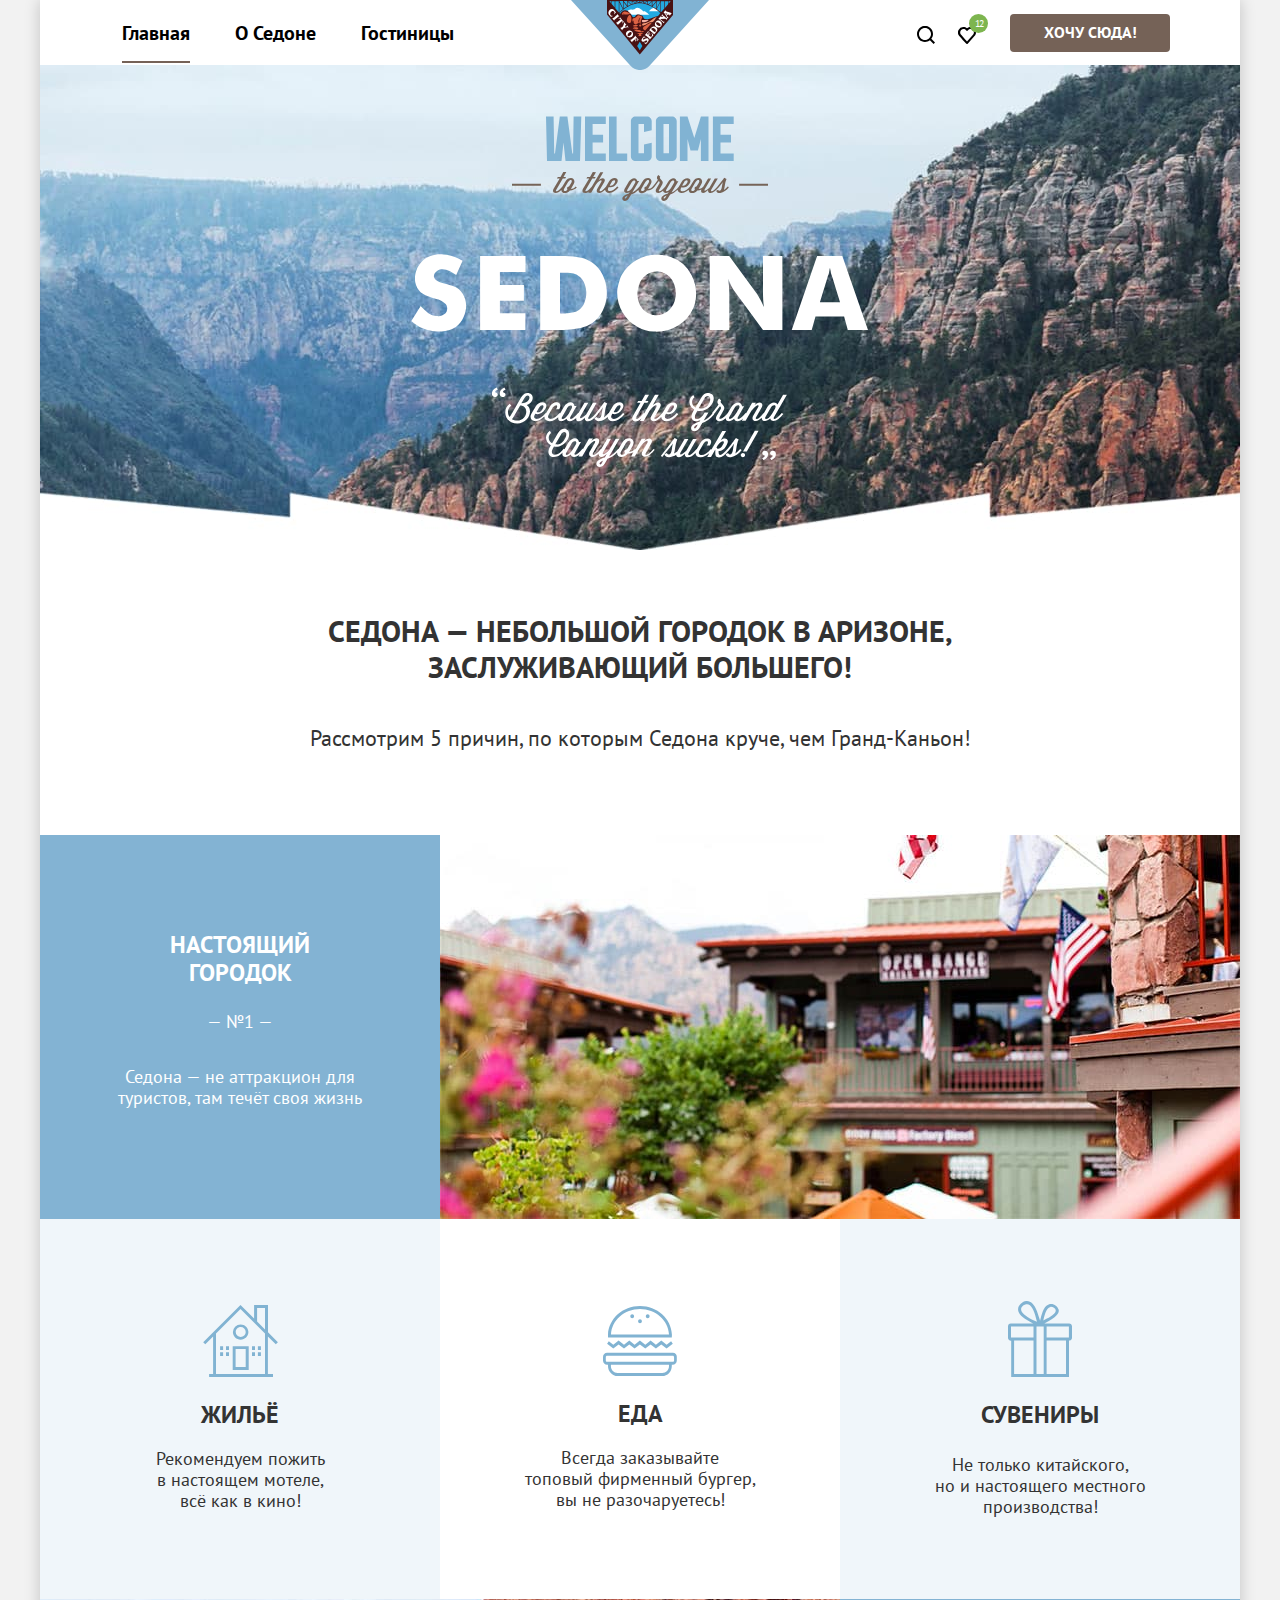
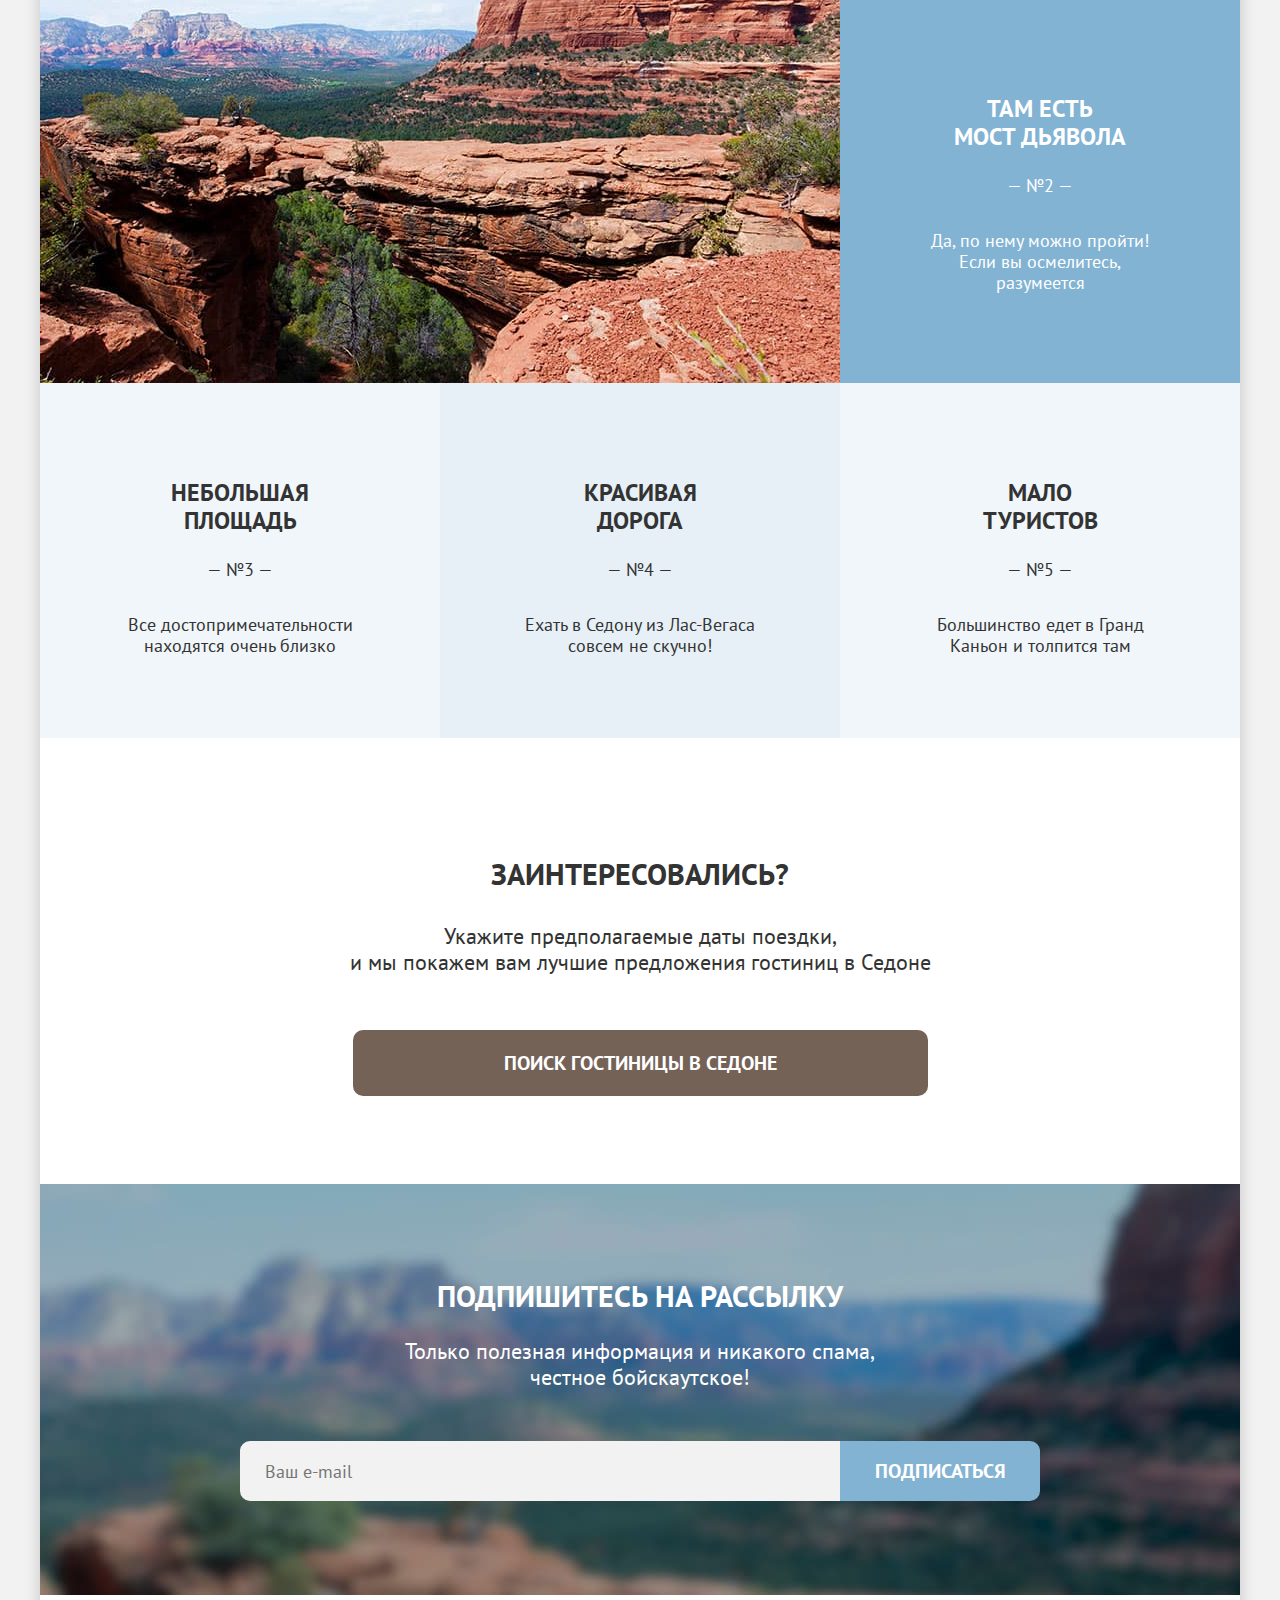
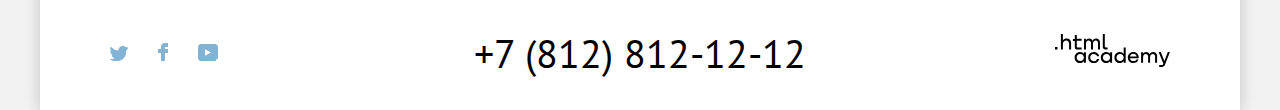
==== commit f3a533f9: "Проверка по критериям" ====
--- a/index.html
+++ b/index.html
@@ -4,7 +4,7 @@
 <head>
   <meta charset="utf-8">
   <title>HTML Academy: Седона</title>
-  <link rel="shortcut icon" href="./img/icons/favicon.png" type="image/x-icon">
+  <link rel="shortcut icon" href="./img/icons/favicon.png" type="image/x-icon" sizes="16x16">
   <link rel="stylesheet" href="./css/styles.css">
 </head>
 
@@ -17,24 +17,33 @@
       <nav class="navigation">
         <ul class="navigation-list">
           <li class="navigation-item active">
-            <a class="navigation-link">Главная</a>
+            <a class="navigation-link">
+              Главная
+            </a>
           </li>
           <li class="navigation-item">
-            <a class="navigation-link" href="#">О Седоне</a>
+            <a class="navigation-link" href="#">
+              О Седоне
+            </a>
           </li>
           <li class="navigation-item">
-            <a class="navigation-link" href="hotels.html">Гостиницы</a>
+            <a class="navigation-link" href="hotels.html">
+              Гостиницы
+            </a>
           </li>
         </ul>
       </nav>
       <a class="logo">
-        <img src="./img/icons/logo.svg" width="138" height="70" alt="Герб города Седона">
+        <img src="./img/icons/logo.svg" width="138" height="70" alt="Герб города Седона.">
       </a>
       <ul class="user-navigation">
         <li class="user-navigation-item search">
           <a class="user-navigation-link" href="#">
-            <span class="visually-hidden">Поиск</span>
-            <svg width="18" height="18" fill="currentColor" xmlns="http://www.w3.org/2000/svg">
+            <span class="visually-hidden">
+              Поиск.
+            </span>
+            <svg width="18" height="18" fill="currentColor" xmlns="http://www.w3.org/2000/svg" role="image"
+              aria-label="Кнопка поиска.">
               <g clip-path="url(#a)">
                 <path
                   d="m18 16.5-3.7-3.7c1-1.3 1.7-3 1.7-4.9 0-4.4-3.6-8-8-8S0 3.6 0 8c0 4.4 3.6 8 8 8 1.8 0 3.5-.6 4.9-1.7l3.7 3.7 1.4-1.5ZM8 14c-3.3 0-6-2.7-6-6s2.7-6 6-6 6 2.7 6 6-2.7 6-6 6Z"
@@ -50,22 +59,29 @@
         </li>
         <li class="user-navigation-item favourites">
           <a class="user-navigation-link" href="#">
-            <span class="visually-hidden">Избранное</span>
-            <svg width="18" height="17" fill="currentColor" xmlns="http://www.w3.org/2000/svg">
+            <span class="visually-hidden">
+              Избранное.
+            </span>
+            <svg width="18" height="17" fill="currentColor" xmlns="http://www.w3.org/2000/svg" role="image"
+              aria-label="Кнопка избранное.">
               <path
                 d="M8.9 17a.9.9 0 0 1-.8-.4c-5.4-6.1-6.7-7.5-7-7.9A5.4 5.4 0 0 1 5.5 0C6.8 0 8 .5 9 1.3a5.46 5.46 0 0 1 9 4.1c0 1.3-.5 2.5-1.3 3.4l-7 7.9c-.2.2-.4.3-.8.3Zm-6-9.5c.3.4 3.5 4 6.1 6.9l6.2-7c.5-.5.7-1.2.7-2 0-1.8-1.5-3.3-3.3-3.3-1 0-2 .5-2.7 1.3-.3.3-.6.4-.9.4-.3 0-.6-.2-.8-.4-.7-.8-1.7-1.3-2.7-1.3-1.8 0-3.3 1.5-3.3 3.3-.1.9.3 1.6.7 2.1-.1 0-.1 0 0 0Z"
                 fill="currentColor" />
             </svg>
           </a>
-          <div class="favourites-number">12</div>
+          <span class="favourites-number">
+            12
+          </span>
           <div class="popup">
             <div class="popup-content">
-              <h2 class="visually-hidden">Избранное</h2>
+              <h2 class="visually-hidden">
+                Избранное.
+              </h2>
               <ul class="popup-list">
                 <li class="popup-item">
                   <a class="popup-link" href="#">
                     <img class="popup-img" src="./img/hotel3small.jpg" width="48" height="48"
-                      alt="Гора с двумя вершинами">
+                      alt="Гора с двумя вершинами.">
                     <p class="popup-link-description">
                       <span class="popup-link-title">
                         Desert Quail Inn
@@ -76,7 +92,8 @@
                     </p>
                   </a>
                   <button type="button" class="delete-btn">
-                    <svg width="16" height="16" viewBox="0 0 16 16" fill="none" xmlns="http://www.w3.org/2000/svg">
+                    <svg width="16" height="16" viewBox="0 0 16 16" fill="none" xmlns="http://www.w3.org/2000/svg"
+                      role="image" aria-label="Кнопка 'Удалить'">
                       <g opacity="0.2">
                         <path
                           d="M15.3 2.3H13.1H2.8H0.6C0.3 2.3 0 2.5 0 2.8C0 3.1 0.3 3.4 0.6 3.4H2.3V15.4C2.3 15.7 2.6 16 2.9 16H13.1C13.4 16 13.7 15.7 13.7 15.4V3.4H15.4C15.7 3.4 16 3.1 16 2.8C16 2.5 15.6 2.3 15.3 2.3ZM12.5 14.8H3.4V3.4H12.5V14.8Z"
@@ -92,13 +109,15 @@
                           fill="black" />
                       </g>
                     </svg>
-                    <span class="visually-hidden">Удалить из корзины</span>
+                    <span class="visually-hidden">
+                      Удалить из корзины.
+                    </span>
                   </button>
                 </li>
                 <li class="popup-item">
                   <a class="popup-link" href="#">
                     <img class="popup-img" src="./img/hotel2small.jpg" width="48" height="48"
-                      alt="Гора с плоской вершиной">
+                      alt="Гора с плоской вершиной.">
                     <div class="popup-link-description">
                       <p class="popup-link-title">
                         Villas at Poco Diablo
@@ -109,7 +128,8 @@
                     </div>
                   </a>
                   <button type="button" class="delete-btn">
-                    <svg width="16" height="16" viewBox="0 0 16 16" fill="none" xmlns="http://www.w3.org/2000/svg">
+                    <svg width="16" height="16" viewBox="0 0 16 16" fill="none" xmlns="http://www.w3.org/2000/svg"
+                      role="image" aria-label="Кнопка 'Удалить'">
                       <g opacity="0.2">
                         <path
                           d="M15.3 2.3H13.1H2.8H0.6C0.3 2.3 0 2.5 0 2.8C0 3.1 0.3 3.4 0.6 3.4H2.3V15.4C2.3 15.7 2.6 16 2.9 16H13.1C13.4 16 13.7 15.7 13.7 15.4V3.4H15.4C15.7 3.4 16 3.1 16 2.8C16 2.5 15.6 2.3 15.3 2.3ZM12.5 14.8H3.4V3.4H12.5V14.8Z"
@@ -125,19 +145,25 @@
                           fill="black" />
                       </g>
                     </svg>
-                    <span class="visually-hidden">Удалить из корзины</span>
+                    <span class="visually-hidden">
+                      Удалить из корзины.
+                    </span>
                   </button>
                 </li>
               </ul>
             </div>
             <a class="all-favourites-button" href="#">
-              <span>Все избранные</span>
+              <span>
+                Все избранные
+              </span>
             </a>
           </div>
         </li>
         <li class="user-navigation-item">
-          <a class="popup-btn">
-            <span>Хочу сюда!</span>
+          <a class="popup-btn" href="#">
+            <span>
+              Хочу сюда!
+            </span>
           </a>
         </li>
       </ul>
@@ -145,8 +171,11 @@
 
     <main class="main main-container">
       <section class="hero">
-        <h1 class="visually-hidden">Седона - город в Аризоне</h1>
-        <img class="hero-welcome" src="./img/icons/welcome.svg" alt="Добро пожаловать в Седону!">
+        <h1 class="visually-hidden">
+          Седона - город в Аризоне.
+        </h1>
+        <img class="hero-welcome" src="./img/icons/welcome.svg" width="458" height="352"
+          alt="Добро пожаловать в Седону!">
       </section>
 
       <section class="advantages">
@@ -164,14 +193,16 @@
                 Настоящий
                 городок
               </h3>
-              <span>— №1 —</span>
+              <span>
+                — №1 —
+              </span>
               <p class="item-text text-color">
-                Седона — не аттракцион <br> для туристов, там течёт <br>
+                Седона — не аттракцион для туристов, там течёт
                 своя жизнь
               </p>
             </div>
             <div class="features-image">
-              <img src="./img/photo-1.jpg" width="800" height="384" alt="Архитектура Седоны">
+              <img src="./img/photo-1.jpg" width="800" height="384" alt="Архитектура Седоны.">
             </div>
             <ul class="features-list">
               <li class="features-item features-info apartment">
@@ -179,8 +210,8 @@
                   Жильё
                 </h3>
                 <p class="item-text">
-                  Рекомендуем пожить <br>
-                  в настоящем мотеле, <br>
+                  Рекомендуем пожить
+                  в&NonBreakingSpace;настоящем мотеле, <br>
                   всё как в кино!
                 </p>
               </li>
@@ -190,7 +221,7 @@
                 </h3>
                 <p class="item-text">
                   Всегда заказывайте <br>
-                  топовый фирменный бургер, <br> вы не разочаруетесь!
+                  топовый фирменный бургер, вы не разочаруетесь!
                 </p>
               </li>
               <li class="features-item features-info souvenirs">
@@ -198,8 +229,8 @@
                   Сувениры
                 </h3>
                 <p class="item-text">
-                  Не только китайского,<br>
-                  но и настоящего местного<br> производства!
+                  Не только китайского,
+                  но&NonBreakingSpace;и&NonBreakingSpace;настоящего местного производства!
                 </p>
               </li>
             </ul>
@@ -209,13 +240,15 @@
               <h3 class="item-title">
                 Там есть<br> мост дьявола
               </h3>
-              <span>— №2 —</span>
+              <span>
+                — №2 —
+              </span>
               <p class="item-text text-color">
-                Да, по нему можно пройти!<br> Если вы осмелитесь,<br> разумеется
+                Да, по нему можно пройти! Если вы осмелитесь, разумеется
               </p>
             </div>
             <div class="features-image">
-              <img src="./img/photo-2.jpg" width="800" height="384" alt="Мост дьявола">
+              <img src="./img/photo-2.jpg" width="800" height="384" alt="Мост дьявола.">
             </div>
           </li>
           <li class="advantages-item">
@@ -224,7 +257,9 @@
                 Небольшая
                 площадь
               </h3>
-              <span>— №3 —</span>
+              <span>
+                — №3 —
+              </span>
               <p class="item-text">
                 Все достопримечательности
                 находятся очень близко
@@ -237,7 +272,9 @@
                 Красивая
                 дорога
               </h3>
-              <span>— №4 —</span>
+              <span>
+                — №4 —
+              </span>
               <p class="item-text">
                 Ехать в Седону из Лас-Вегаса совсем не скучно!
               </p>
@@ -249,9 +286,11 @@
                 Мало<br>
                 туристов
               </h3>
-              <span>— №5 —</span>
+              <span>
+                — №5 —
+              </span>
               <p class="item-text">
-                Большинство едет в Гранд<br> Каньон и толпится там
+                Большинство едет в Гранд Каньон и толпится там
               </p>
             </div>
           </li>
@@ -263,11 +302,13 @@
           Заинтересовались?
         </h2>
         <p class="section-text">
-          Укажите предполагаемые даты поездки,<br>
+          Укажите предполагаемые даты поездки, <br>
           и мы покажем вам лучшие предложения гостиниц в Седоне
         </p>
         <a class="hotel-button" href="hotels.html">
-          <span>поиск гостиницы в седоне</span>
+          <span>
+            поиск гостиницы в седоне
+          </span>
         </a>
       </section>
 
@@ -276,14 +317,20 @@
           Подпишитесь на рассылку
         </h2>
         <p class="section-text subscription-text">
-          Только полезная информация и никакого спама,<br>
+          Только полезная информация и никакого спама,
           честное бойскаутское!
         </p>
-        <form class="subscribe-form" action="#" method="post">
+        <form class="subscribe-form" action="https://echo.htmlacademy.ru" method="post">
           <p class="subscribe">
-            <label class="visually-hidden" for="subscribe">Подписка</label>
-            <input type="search" name="subscribe" id="subscribe" placeholder="Ваш e-mail">
-            <button class="button" type="submit"><span>Подписаться</span></button>
+            <label class="visually-hidden" for="subscribe">
+              Подписка
+            </label>
+            <input type="search" name="subscribe" id="subscribe" placeholder="Ваш e-mail" required>
+            <button class="button subscribe-button" type="submit">
+              <span>
+                Подписаться
+              </span>
+            </button>
           </p>
         </form>
       </section>
@@ -294,9 +341,11 @@
       <ul class="socials-list">
         <li class="socials-item tw">
           <a class="social-link" href="https://twitter.com/htmlacademy_ru" target="_blank">
-            <span class="visually-hidden">Twitter</span>
+            <span class="visually-hidden">
+              Twitter.
+            </span>
             <svg aria-hidden="true" focusable="false" width="18" height="15" fill="#83B3D3"
-              xmlns="http://www.w3.org/2000/svg">
+              xmlns="http://www.w3.org/2000/svg" role="image" aria-label="Иконка Twitter.">
               <g clip-path="url(#a)">
                 <path
                   d="M11.6.2c1.8-.5 3.2.3 3.8 1.2.7-.2 1.4-.5 2.1-.7 0 .9-.6 1.5-.9 1.8.7.1 1.4-.6 1.4-.6-.2 1-1.1 1.8-1.7 2C16.1 10.7 13 15.1 5.7 15h-.5c-.4 0-4.4-.5-5.2-1.9 2.4.2 4.1-.4 5-1.2-1-.3-2.9-.4-3.2-2.9.4.1.6.2 1.3.1C1.8 8.3.4 7.5.5 5.3c.3.3 1.1.5 1.4.5C1.1 5.6-.2 2.5.9.9c1.9 1.9 4 3.6 7.6 3.8C8.7 2.3 9.7.8 11.6.2Z"
@@ -312,18 +361,22 @@
         </li>
         <li class="socials-item fb">
           <a class="social-link" href="https://www.facebook.com/htmlacademy" target="_blank">
-            <span class="visually-hidden">Facebook</span>
+            <span class="visually-hidden">
+              Facebook.
+            </span>
             <svg aria-hidden="true" focusable="false" width="10" height="18" fill="#83B3D3"
-              xmlns="http://www.w3.org/2000/svg">
+              xmlns="http://www.w3.org/2000/svg" role="image" aria-label="Иконка Facebook.">
               <path d="M7 0C4.8 0 3 1.8 3 4v2H0v4h3v8h4v-8h3V6H7V4h3V0H7Z" fill="currentColor" />
             </svg>
           </a>
         </li>
         <li class="socials-item ytube">
           <a class="social-link" href="https://www.youtube.com/c/HTMLAcademyRUS" target="_blank">
-            <span class="visually-hidden">YouTube</span>
+            <span class="visually-hidden">
+              YouTube.
+            </span>
             <svg aria-hidden="true" focusable="false" width="20" height="16" fill="#83B3D3"
-              xmlns="http://www.w3.org/2000/svg">
+              xmlns="http://www.w3.org/2000/svg" role="image" aria-label="Иконка YouTube.">
               <g clip-path="url(#a)">
                 <path
                   d="M17 0H2.9C1.2 0 0 1.5 0 3.2v9.5C0 14.5 1.2 16 2.9 16h14.3c1.5 0 2.9-1.5 2.9-3.2V3.2C19.9 1.5 18.7 0 17 0ZM7 11.8V4.2L13.7 8 7 11.8Z"
@@ -343,7 +396,7 @@
       </a>
       <a class="copyright" href="https://htmlacademy.ru/" target="_blank">
         <svg class="copyright-icon" aria-hidden="true" focusable="false" width="115" height="34" fill="currentColor"
-          xmlns="http://www.w3.org/2000/svg">
+          xmlns="http://www.w3.org/2000/svg" role="image" aria-label="Ссылка разработчика HTMLAcademy.">
           <path
             d="M0 12.9v2.6h2.5v-2.6H0ZM11.6 4.5c-1.6 0-2.8.7-3.6 1.7h-.1V0h-2v15.5h2v-5.3c0-2.1 1.3-3.6 3.3-3.6 1.8 0 2.9 1.4 2.9 3.2v5.7h2V9.4c.1-3-1.8-4.9-4.5-4.9ZM26.6 4.8h-4.8V1.1h-2v3.8h-1.9v2h1.9v6c0 1.7 1 2.7 2.7 2.7h4.1v-2h-3.7c-.7 0-1.1-.4-1.1-1.1V6.8h4.8v-2ZM41.1 4.6c-1.6 0-2.9.8-3.5 2.1h-.1c-.6-1.2-1.8-2.1-3.4-2.1-1.4 0-2.5.8-3.1 1.8h-.1V4.8H29v10.6h2V10c0-2 1-3.5 2.6-3.5 1.5 0 2.4 1 2.4 2.6v6.3h2V9.8c0-2.4 1.4-3.3 2.6-3.3 1.5 0 2.4 1 2.4 2.6v6.3h2V8.9c.1-2.5-1.4-4.3-3.9-4.3ZM47.8 12.7c0 1.7 1 2.7 2.8 2.7h2v-2h-1.7c-.7 0-1.1-.4-1.1-1.1V0h-2v12.7ZM28.9 19.7c-.9-1.1-2.2-1.8-3.9-1.8-3.1 0-5.4 2.3-5.4 5.6s2.3 5.6 5.4 5.6c1.8 0 3-.8 3.8-1.9h.1v1.6h2V18.2h-2v1.5Zm-3.6 7.4c-2.2 0-3.6-1.6-3.6-3.6s1.4-3.6 3.6-3.6 3.6 1.6 3.6 3.6c0 1.9-1.4 3.6-3.6 3.6ZM44.2 22c-.5-2.4-2.6-4.1-5.4-4.1a5.4 5.4 0 0 0-5.6 5.6c0 3.1 2.2 5.6 5.6 5.6 2.8 0 4.9-1.8 5.4-4.2h-2.1a3.4 3.4 0 0 1-3.3 2.3c-2.2 0-3.6-1.6-3.6-3.6s1.4-3.6 3.6-3.6c1.6 0 2.8 1 3.3 2.2h2.1V22ZM55.1 19.7c-.9-1.1-2.2-1.8-3.9-1.8-3.1 0-5.4 2.3-5.4 5.6s2.3 5.6 5.4 5.6c1.8 0 3-.8 3.8-1.9h.1v1.6h2V18.2h-2v1.5Zm-3.6 7.4c-2.2 0-3.6-1.6-3.6-3.6s1.4-3.6 3.6-3.6 3.6 1.6 3.6 3.6c0 1.9-1.5 3.6-3.6 3.6ZM68.7 19.8c-.9-1.1-2.2-1.9-3.9-1.9-3.1 0-5.4 2.3-5.4 5.6s2.2 5.6 5.4 5.6c1.7 0 3-.8 3.8-1.8h.1v1.5h2V13.4h-2v6.4Zm-3.6 7.3c-2.2 0-3.6-1.6-3.6-3.6s1.4-3.6 3.6-3.6 3.6 1.6 3.6 3.6c-.1 2-1.5 3.6-3.6 3.6ZM78.3 17.9c-3.3 0-5.5 2.5-5.5 5.6 0 3 2.1 5.6 5.5 5.6 2.5 0 4.5-1.3 5.2-3.6h-2.1c-.5 1-1.6 1.6-3 1.6-1.9 0-3.3-1.3-3.4-2.9h8.8c.2-3.6-2-6.3-5.5-6.3Zm0 1.9c1.7 0 3 1 3.3 2.6h-6.5c.3-1.5 1.5-2.6 3.2-2.6ZM98.2 17.9c-1.6 0-2.9.8-3.6 2h-.1c-.6-1.2-1.8-2-3.4-2-1.4 0-2.5.7-3.1 1.8v-1.5h-1.9v10.6h2v-5.4c0-2 1-3.4 2.6-3.5 1.5 0 2.4 1 2.4 2.6v6.3h2v-5.6c0-2.4 1.4-3.3 2.6-3.3 1.5 0 2.4 1 2.4 2.6v6.3h2v-6.5c.1-2.6-1.4-4.4-3.9-4.4ZM109.4 27l-3.6-8.9h-2.2l4.8 11.6c-.3.9-.7 1.2-1.7 1.2h-2.5v2h2.5c1.8 0 2.8-.8 3.5-2.6l4.7-12.2h-2.1l-3.4 8.9Z"
             fill="currentColor" />
@@ -357,20 +410,28 @@
           <h2 class="modal-title">
             Поиск гостиницы в Седоне
           </h2>
-          <button class="modal-close-button">
-            <span class="visually-hidden">Закрыть</span>
+          <button class="modal-close-button" type="button">
+            <span class="visually-hidden">
+              Закрыть.
+            </span>
           </button>
         </div>
         <form class="modal-form" action="https://echo.htmlacademy.ru" method="post">
           <fieldset class="parameters-group">
-            <legend class="visually-hidden">Параметры выбора</legend>
+            <legend class="visually-hidden">
+              Параметры выбора.
+            </legend>
             <div class="parameters-item-wrapper">
               <p class="parameters-item">
-                <label class="parameters-label" for="arrival">Дата заезда:</label>
+                <label class="parameters-label" for="arrival">
+                  Дата заезда:
+                </label>
                 <input class="parameters-input" type="text" id="arrival" name="arrival" value="27 апреля 2020"
-                  placeholder="">
+                  placeholder="" required>
                 <button class="calendar" type="button">
-                  <span class="visually-hidden">Выбрать дату заезда</span>
+                  <span class="visually-hidden">
+                    Выбрать дату заезда.
+                  </span>
                   <svg width="15" height="15" viewBox="0 0 15 15" fill="none" xmlns="http://www.w3.org/2000/svg">
                     <g opacity="0.3">
                       <path d="M5.5 10C5.8 10 6 9.8 6 9.5C6 9.2 5.8 9 5.5 9C5.2 9 5 9.2 5 9.5C5 9.8 5.2 10 5.5 10Z"
@@ -406,15 +467,21 @@
                   </svg>
                 </button>
               </p>
-              <span class="message message-error">Мы не можем отправить вас в прошлое.</span>
+              <span class="message message-error">
+                Мы не можем отправить вас в прошлое.
+              </span>
             </div>
             <div class="parameters-item-wrapper">
               <p class="parameters-item">
-                <label class="parameters-label" for="departure">Дата выезда:</label>
+                <label class="parameters-label" for="departure">
+                  Дата выезда:
+                </label>
                 <input class="parameters-input" type="text" id="departure" name="departure" value="1 сентября 2021"
-                  placeholder="">
+                  placeholder="" required>
                 <button class="calendar" type="button">
-                  <span class="visually-hidden">Выбрать дату выезда</span>
+                  <span class="visually-hidden">
+                    Выбрать дату выезда.
+                  </span>
                   <svg width="15" height="15" viewBox="0 0 15 15" fill="none" xmlns="http://www.w3.org/2000/svg">
                     <g opacity="0.3">
                       <path d="M5.5 10C5.8 10 6 9.8 6 9.5C6 9.2 5.8 9 5.5 9C5.2 9 5 9.2 5 9.5C5 9.8 5.2 10 5.5 10Z"
@@ -450,23 +517,33 @@
                   </svg>
                 </button>
               </p>
-              <span class="message">На эти даты пока есть свободные номера. Пока есть.</span>
+              <span class="message">
+                На эти даты пока есть свободные номера. Пока есть.
+              </span>
             </div>
           </fieldset>
           <fieldset class="parameters-group">
-            <legend class="visually-hidden">Параметры выбора</legend>
+            <legend class="visually-hidden">
+              Параметры выбора.
+            </legend>
             <div class="parameters-group-wrapper">
               <p class="parameters-item">
-                <label class="parameters-label" for="adults">Взрослые:</label>
+                <label class="parameters-label" for="adults">
+                  Взрослые:
+                </label>
                 <button class="minus" type="button">
-                  <span class="visually-hidden">Уменьшить количество взрослых</span>
+                  <span class="visually-hidden">
+                    Уменьшить количество взрослых.
+                  </span>
                   <svg width="13" height="1" viewBox="0 0 13 1" fill="none" xmlns="http://www.w3.org/2000/svg">
                     <path opacity="0.3" d="M0 0L0 1L13 1V0L0 0Z" fill="black" />
                   </svg>
                 </button>
                 <input class="parameters-input" type="number" id="adults" name="persons" value="2">
                 <button class="plus" type="button">
-                  <span class="visually-hidden">Увеличить количество взрослых</span>
+                  <span class="visually-hidden">
+                    Увеличить количество взрослых.
+                  </span>
                   <svg width="13" height="13" viewBox="0 0 13 13" fill="none" xmlns="http://www.w3.org/2000/svg">
                     <g opacity="0.3">
                       <path d="M13 6H7V0H6V6H0V7H6V13H7V7H13V6Z" fill="black" />
@@ -475,19 +552,27 @@
                 </button>
               </p>
               <p class="parameters-item">
-                <label class="parameters-label" for="children">Дети:</label>
-                <button class="info">
-                  <span class="visually-hidden">Указать количество детей</span>
+                <label class="parameters-label" for="children">
+                  Дети:
+                </label>
+                <button class="info" type="button">
+                  <span class="visually-hidden">
+                    Указать количество детей.
+                  </span>
                 </button>
                 <button class="minus" type="button">
-                  <span class="visually-hidden">Уменьшить количество детей</span>
+                  <span class="visually-hidden">
+                    Уменьшить количество детей.
+                  </span>
                   <svg width="13" height="1" viewBox="0 0 13 1" fill="none" xmlns="http://www.w3.org/2000/svg">
                     <path opacity="0.3" d="M0 0L0 1L13 1V0L0 0Z" fill="black" />
                   </svg>
                 </button>
                 <input class="parameters-input" type="number" id="children" name="persons" value="0">
                 <button class="plus" type="button">
-                  <span class="visually-hidden">Увеличить количество детей</span>
+                  <span class="visually-hidden">
+                    Увеличить количество детей.
+                  </span>
                   <svg width="13" height="13" viewBox="0 0 13 13" fill="none" xmlns="http://www.w3.org/2000/svg">
                     <g opacity="0.3">
                       <path d="M13 6H7V0H6V6H0V7H6V13H7V7H13V6Z" fill="black" />
@@ -498,7 +583,9 @@
             </div>
           </fieldset>
           <button class="modal-button" type="submit" name="modal-form-submit">
-            <span>Найти</span>
+            <span>
+              Найти
+            </span>
           </button>
         </form>
       </div>
--- a/css/styles.css
+++ b/css/styles.css
@@ -20,6 +20,11 @@
 
 html {
   height: 100%;
+}
+
+img {
+  max-width: 100%;
+  object-fit: contain;
 }
 
 .page {
@@ -45,7 +50,7 @@
 /* Главная */
 
 .page-header {
-  min-height: 60px;
+  min-height: 65px;
   align-items: center;
 }
 
@@ -73,30 +78,34 @@
 }
 
 .navigation-item {
-  margin-right: 33px;
+  margin: 12px 0;
+  margin-right: 21px;
 }
 
 .navigation-link {
+  padding: 6px 12px;
   text-decoration: none;
   color: #000000;
-  fill: currentColor;
 }
 
 .navigation-link:hover {
   color: #756257;
-  fill: #756257;
 }
 
 .navigation-link:focus {
   outline: none;
-  box-shadow: 0 0 0 3px #83b3d3;
+  /* box-shadow: 0 0 0 3px #83b3d3; */
+  border: 3px solid #83b3d3;
   border-radius: 10px;
 }
 
 .navigation-link:active {
   color: #756257;
-  fill: #756257;
-  fill-opacity: 0.3;
+  opacity: 0.3;
+}
+
+.navigation-link:disabled {
+  opacity: 0.3;
 }
 
 .navigation-link:nth-child(3) {
@@ -110,10 +119,11 @@
 .active::after {
   position: absolute;
   content: "";
-  width: 100%;
+  width: calc(100% - 24px);
   height: 2px;
-  left: 0;
+  left: 50%;
   bottom: -17px;
+  transform: translateX(-50%);
   background-color: #756257;
 }
 
@@ -122,6 +132,7 @@
   display: block;
   width: 138px;
   height: 70px;
+  top: 0;
   left: 50%;
   transform: translate(-50%);
   z-index: 2;
@@ -130,19 +141,44 @@
 .user-navigation {
   display: flex;
   align-items: center;
+  flex-wrap: wrap;
+  max-width: 390px;
   padding: 0;
   margin: 0;
   margin-left: auto;
-  width: 320px;
   font-weight: 700;
   font-size: 20px;
   line-height: 26px;
   list-style: none;
 }
 
+.user-navigation-item {
+  position: relative;
+  display: flex;
+  width: 38px;
+  height: 38px;
+  padding: 0;
+  margin: 12px 0;
+  margin-right: 3px;
+  margin-left: auto;
+  color: #000000;
+  fill: currentColor;
+}
+
+.user-navigation-item + .user-navigation-item {
+  margin-left: 0;
+}
+
+.user-navigation-item:last-child {
+  width: 160px;
+  margin-right: 0;
+  margin-left: 21px;
+}
+
 .user-navigation-link {
   width: 100%;
   height: 100%;
+  padding: 10px;
   text-decoration: none;
   color: #000000;
   cursor: pointer;
@@ -150,7 +186,6 @@
 
 .user-navigation-link:hover {
   color: #756257;
-  fill: #756257;
 }
 
 .user-navigation-link:focus {
@@ -160,27 +195,54 @@
 }
 
 .user-navigation-link:active {
-  fill: #756257;
-  fill-opacity: 0.3;
-}
-
-.search,
+  color: #756257;
+  opacity: 0.3;
+}
+
+.user-navigation-link:disabled {
+  opacity: 0.3;
+}
+
+/* .search,
+.favorities {
+  width: 18px;
+  height: 17px;
+} */
+
 .favourites {
-  width: 18px;
-  height: 18px;
+  position: relative;
+}
+
+.favourites-number {
+  position: absolute;
+  display: flex;
+  justify-content: center;
+  align-items: center;
+  width: 19px;
+  height: 19px;
+  top: 0;
+  left: 21px;
+  border-radius: 50%;
+  font-weight: 400;
+  font-size: 10px;
+  line-height: 13px;
+  letter-spacing: -0.1em;
+  background-color: #7db54f;
+  color: #ffffff;
 }
 
 .popup-btn {
   display: block;
   width: 160px;
-  padding-top: 10px;
-  padding-bottom: 10px;
+  height: 38px;
+  padding-top: 8px;
+  padding-bottom: 8px;
   font-weight: 700;
   font-size: 16px;
   line-height: 21px;
   text-align: center;
   text-transform: uppercase;
-  color: #ffffff;
+  text-decoration: none;
   background-color: #756257;
   color: #ffffff;
   border: none;
@@ -199,6 +261,10 @@
 }
 
 .popup-btn:active span {
+  opacity: 0.3;
+}
+
+.popup-btn:disabled {
   opacity: 0.3;
 }
 
@@ -233,10 +299,6 @@
   display: block;
 }
 
-.favourites {
-  position: relative;
-}
-
 .popup-content {
   height: 100%;
   padding: 25px 25px 0 25px;
@@ -331,42 +393,7 @@
   overflow: hidden;
 }
 
-.user-navigation-item {
-  position: relative;
-  display: flex;
-  padding: 0;
-  margin: 0;
-  margin-right: 21px;
-  margin-left: auto;
-  color: #000000;
-  fill: currentColor;
-}
-
-.user-navigation-item + .user-navigation-item {
-  margin-left: 0;
-}
-
-.user-navigation-item:last-child {
-  margin-right: 0;
-}
-
-.favourites-number {
-  position: absolute;
-  display: flex;
-  justify-content: center;
-  align-items: center;
-  width: 19px;
-  height: 19px;
-  top: -10px;
-  left: 10px;
-  border-radius: 50%;
-  font-weight: 400;
-  font-size: 10px;
-  line-height: 13px;
-  letter-spacing: -0.1em;
-  background-color: #7db54f;
-  color: #ffffff;
-}
+/* Main */
 
 .main-container {
   flex-grow: 1;
@@ -378,6 +405,7 @@
   padding-right: 371px;
   padding-bottom: 82px;
   padding-left: 371px;
+  background-color: #83b4d2;
   background-image: url("../img/hero-bgr.jpg");
   background-repeat: no-repeat;
   background-size: cover;
@@ -464,16 +492,28 @@
   padding-top: 92px;
 }
 
+.apartment .item-title {
+  margin-bottom: -15px;
+}
+
+.meal .item-title {
+  margin-bottom: -15px;
+}
+
+.souvenirs .item-title {
+  margin-bottom: -9px;
+}
+
 .souvenirs {
   padding-top: 86px;
 }
 
 .apartment::before {
   content: "";
-  display: block;
   width: 75px;
   height: 72px;
   margin: 0 auto;
+  margin-top: 14px;
   background-image: url("../img/icons/icon-1.svg");
   background-repeat: no-repeat;
   background-position: center center;
@@ -482,10 +522,10 @@
 
 .meal::before {
   content: "";
-  display: block;
   width: 74px;
   height: 70px;
   margin: 0 auto;
+  margin-top: 15px;
   background-image: url("../img/icons/icon-2.svg");
   background-repeat: no-repeat;
   background-position: center center;
@@ -494,10 +534,10 @@
 
 .souvenirs::before {
   content: "";
-  display: block;
   width: 64px;
   height: 76px;
   margin: 0 auto;
+  margin-top: 10px;
   background-image: url("../img/icons/icon-3.svg");
   background-repeat: no-repeat;
   background-position: center center;
@@ -512,8 +552,8 @@
   display: flex;
   flex-direction: column;
   width: 400px;
-  padding-top: 74px;
-  padding-bottom: 77px;
+  padding-top: 72px;
+  padding-bottom: 82px;
 }
 
 .features-info span {
@@ -551,12 +591,12 @@
 }
 
 .hotel-search {
-  padding-top: 91px;
-  padding-bottom: 91px;
+  padding-top: 118px;
+  padding-bottom: 88px;
 }
 
 .search-title {
-  margin-bottom: 15px;
+  margin-bottom: 31px;
 }
 
 .section-text {
@@ -599,9 +639,14 @@
   opacity: 0.3;
 }
 
+.hotel-button:disabled {
+  opacity: 0.3;
+}
+
 .subscription {
   padding-top: 94px;
-  padding-bottom: 93px;
+  padding-bottom: 94px;
+  background-color: #83b4d2;
   background-image: url("../img/subscribe-bg.jpg");
   background-repeat: no-repeat;
   background-size: cover;
@@ -614,7 +659,8 @@
 
 .subscription-text {
   width: 720px;
-  margin-bottom: 42px;
+  padding: 0 90px;
+  margin-bottom: 51px;
   color: #ffffff;
 }
 
@@ -661,7 +707,11 @@
   outline: none;
 }
 
-.subscribe-form .button {
+.subscribe-form:disabled {
+  opacity: 0.3;
+}
+
+.subscribe-button {
   width: 200px;
   min-height: 60px;
   padding-top: 6px;
@@ -681,30 +731,34 @@
   box-sizing: border-box;
 }
 
-.subscribe-form .button:hover {
+.subscribe-button:hover {
   background-color: #68a2ca;
   border: 3px solid #68a2ca;
 }
 
-.subscribe-form .button:focus {
+.subscribe-button:focus {
   background-color: #68a2ca;
   border: 3px solid #756257;
   outline: none;
 }
 
-.subscribe-form .button:active {
+.subscribe-button:active {
   background-color: #68a2ca;
   border: 3px solid #68a2ca;
 }
 
-.subscribe-form .button:active span {
+.subscribe-button:active span {
+  opacity: 0.3;
+}
+
+.subscribe-button:disabled {
   opacity: 0.3;
 }
 
 .page-footer {
   display: flex;
   align-items: center;
-  padding-top: 40px;
+  padding-top: 30px;
   padding-bottom: 30px;
   background-color: #ffffff;
 }
@@ -715,7 +769,7 @@
   flex-wrap: wrap;
   width: 190px;
   padding: 0;
-  margin-right: 175px;
+  margin-right: 160px;
   list-style-type: none;
 }
 
@@ -731,12 +785,10 @@
   margin-right: 30px;
   text-decoration: none;
   color: #83b3d3;
-  fill: currentColor;
 }
 
 .social-link:hover {
   color: #68a2ca;
-  fill: #68a2ca;
 }
 
 .social-link:focus {
@@ -744,8 +796,12 @@
 }
 
 .social-link:active {
-  fill: #68a2ca;
-  fill-opacity: 0.3;
+  color: #68a2ca;
+  opacity: 0.3;
+}
+
+.social-link:disabled {
+  opacity: 0.3;
 }
 
 .tw {
@@ -791,31 +847,38 @@
 }
 
 .phone:focus {
-  outline: 3px solid #83b3d3;
+  outline: none;
+  border: 3px solid #83b3d3;
   border-radius: 10px;
 }
 
 .phone:active {
+  opacity: 0.3;
+}
+
+.phone:disabled {
   opacity: 0.3;
 }
 
 .copyright {
   margin-left: auto;
   color: #000000;
-  fill: currentColor;
 }
 
 .copyright:hover {
   color: #756257;
-  fill: #756257;
 }
 
 .copyright:focus {
-  outline: 3px solid #83b3d3;
+  border: 3px solid #83b3d3;
 }
 
 .copyright:active {
-  fill-opacity: 0.3;
+  opacity: 0.3;
+}
+
+.copyright:disabled {
+  opacity: 0.3;
 }
 
 .modal-container {
@@ -919,6 +982,7 @@
 
 .parameters-group-wrapper .parameters-item {
   width: 287px;
+  margin-bottom: 20px;
 }
 
 .parameters-label {
@@ -961,6 +1025,10 @@
 .parameters-input:active {
   border: 2px solid #000000;
   background-color: #ffffff;
+}
+
+.parameters-input:disabled {
+  opacity: 0.3;
 }
 
 .parameters-input[type="number"] {
@@ -1102,7 +1170,7 @@
 
 .modal-button {
   display: block;
-  margin-top: 40px;
+  margin-top: 20px;
   width: 575px;
   height: 60px;
   border: none;
@@ -1136,6 +1204,10 @@
   opacity: 0.3;
 }
 
+.modal-button:disabled {
+  opacity: 0.3;
+}
+
 /* Страница Гостиницы */
 
 .inner-container {
@@ -1146,6 +1218,7 @@
   height: 100%;
   padding-bottom: 86px;
   overflow: hidden;
+  background-color: #83b4d2;
   background-image: url("../img/catalog-background.jpg");
   background-repeat: no-repeat;
   background-size: cover;
@@ -1168,6 +1241,7 @@
 
 .breadcrumbs-link {
   text-decoration: none;
+  color: inherit;
 }
 
 .home-link {
@@ -1315,7 +1389,7 @@
 }
 
 .control-input:focus + .control-mark {
-  background-color: rgba(255, 255, 255, 0.6);
+  /* background-color: rgba(255, 255, 255, 0.6); */
   outline: 3px solid #83b3d3;
 }
 
@@ -1374,6 +1448,10 @@
 
 .catalog-filter-label:active span {
   background-color: #756257;
+}
+
+.catalog-filter-label:disabled {
+  opacity: 0.3;
 }
 
 .catalog-filter-label-min {
@@ -1436,6 +1514,10 @@
 }
 
 .apply-button:active span {
+  opacity: 0.3;
+}
+
+.apply-button:disabled {
   opacity: 0.3;
 }
 
@@ -1514,6 +1596,10 @@
   border-color: #e6e6e6;
 }
 
+.select-control:disabled {
+  opacity: 0.3;
+}
+
 .type-hotels-control {
   width: 287px;
   margin-right: 81px;
@@ -1550,6 +1636,10 @@
   border: 2px solid #000000;
 }
 
+.view-results:disabled {
+  opacity: 0.3;
+}
+
 .table-view {
   background-image: url("../img/icons/mode-tile.svg");
   background-repeat: no-repeat;
@@ -1601,6 +1691,10 @@
 }
 
 .search-results-image:active {
+  opacity: 0.3;
+}
+
+.search-results-image:disabled {
   opacity: 0.3;
 }
 
@@ -1627,6 +1721,10 @@
 }
 
 .results-info-title:active {
+  opacity: 0.3;
+}
+
+.results-info-title:disabled {
   opacity: 0.3;
 }
 
@@ -1671,6 +1769,10 @@
   opacity: 0.3;
 }
 
+.more:disabled {
+  opacity: 0.3;
+}
+
 .right-block {
   display: flex;
   flex-direction: column;
@@ -1704,6 +1806,10 @@
 }
 
 .favorities:active span {
+  opacity: 0.3;
+}
+
+.favorities:disabled {
   opacity: 0.3;
 }
 
@@ -1789,6 +1895,10 @@
   opacity: 0.3;
 }
 
+.upload-more:disabled {
+  opacity: 0.3;
+}
+
 .pagination {
   display: flex;
   padding-left: 0;
@@ -1817,7 +1927,12 @@
   opacity: 0.3;
 }
 
+.pagination-item:disabled {
+  opacity: 0.3;
+}
+
 .pagination-link {
+  padding: 15px;
   font-family: "PT Sans", sans-serif;
   font-weight: 700;
   font-size: 20px;
@@ -1862,7 +1977,7 @@
   text-align: center;
   padding-top: 94px;
   padding-bottom: 93px;
-  background-color: #ffffff;
+  background: #ffffff;
 }
 
 .inner-subscription-title {
@@ -1883,81 +1998,3 @@
   grid-template-columns: 600px 200px;
   justify-content: center;
 }
-
-.inner-subscribe {
-  width: 800px;
-  height: 60px;
-  margin: 0 auto;
-}
-
-.inner-subscribe-form input {
-  width: 600px;
-  height: 60px;
-  padding: 5px 22px;
-  border: none;
-  border-radius: 10px 0px 0px 10px;
-  background-color: #f2f2f2;
-  border: 3px solid #f2f2f2;
-  font-family: "PT Sans", sans-serif;
-  font-weight: 400;
-  font-size: 18px;
-  line-height: 26px;
-  box-sizing: border-box;
-}
-
-.inner-subscribe-form:hover input {
-  background-color: #e6e6e6;
-  border: 3px solid #e6e6e6;
-}
-
-.inner-subscribe-form:focus input {
-  background-color: #e6e6e6;
-  border: 3px solid #83b3d3;
-  outline: none;
-}
-
-.inner-subscribe-form:active input {
-  background-color: #ffffff;
-  border: 2px solid #000000;
-  outline: none;
-}
-
-.inner-subscribe-form .button {
-  width: 200px;
-  min-height: 60px;
-  padding-top: 6px;
-  padding-bottom: 6px;
-  font-family: "PT Sans", sans-serif;
-  font-weight: 700;
-  font-size: 20px;
-  line-height: 26px;
-  text-align: center;
-  text-transform: uppercase;
-  background-color: #83b3d3;
-  border: 3px solid #83b3d3;
-  color: #ffffff;
-  border: none;
-  border-radius: 0px 10px 10px 0px;
-  cursor: pointer;
-  box-sizing: border-box;
-}
-
-.inner-subscribe-form .button:hover {
-  background-color: #68a2ca;
-  border: 3px solid #68a2ca;
-}
-
-.inner-subscribe-form .button:focus {
-  background-color: #68a2ca;
-  border: 3px solid #756257;
-  outline: none;
-}
-
-.inner-subscribe-form .button:active {
-  background-color: #68a2ca;
-  border: 3px solid #68a2ca;
-}
-
-.inner-subscribe-form .button:active span {
-  opacity: 0.3;
-}
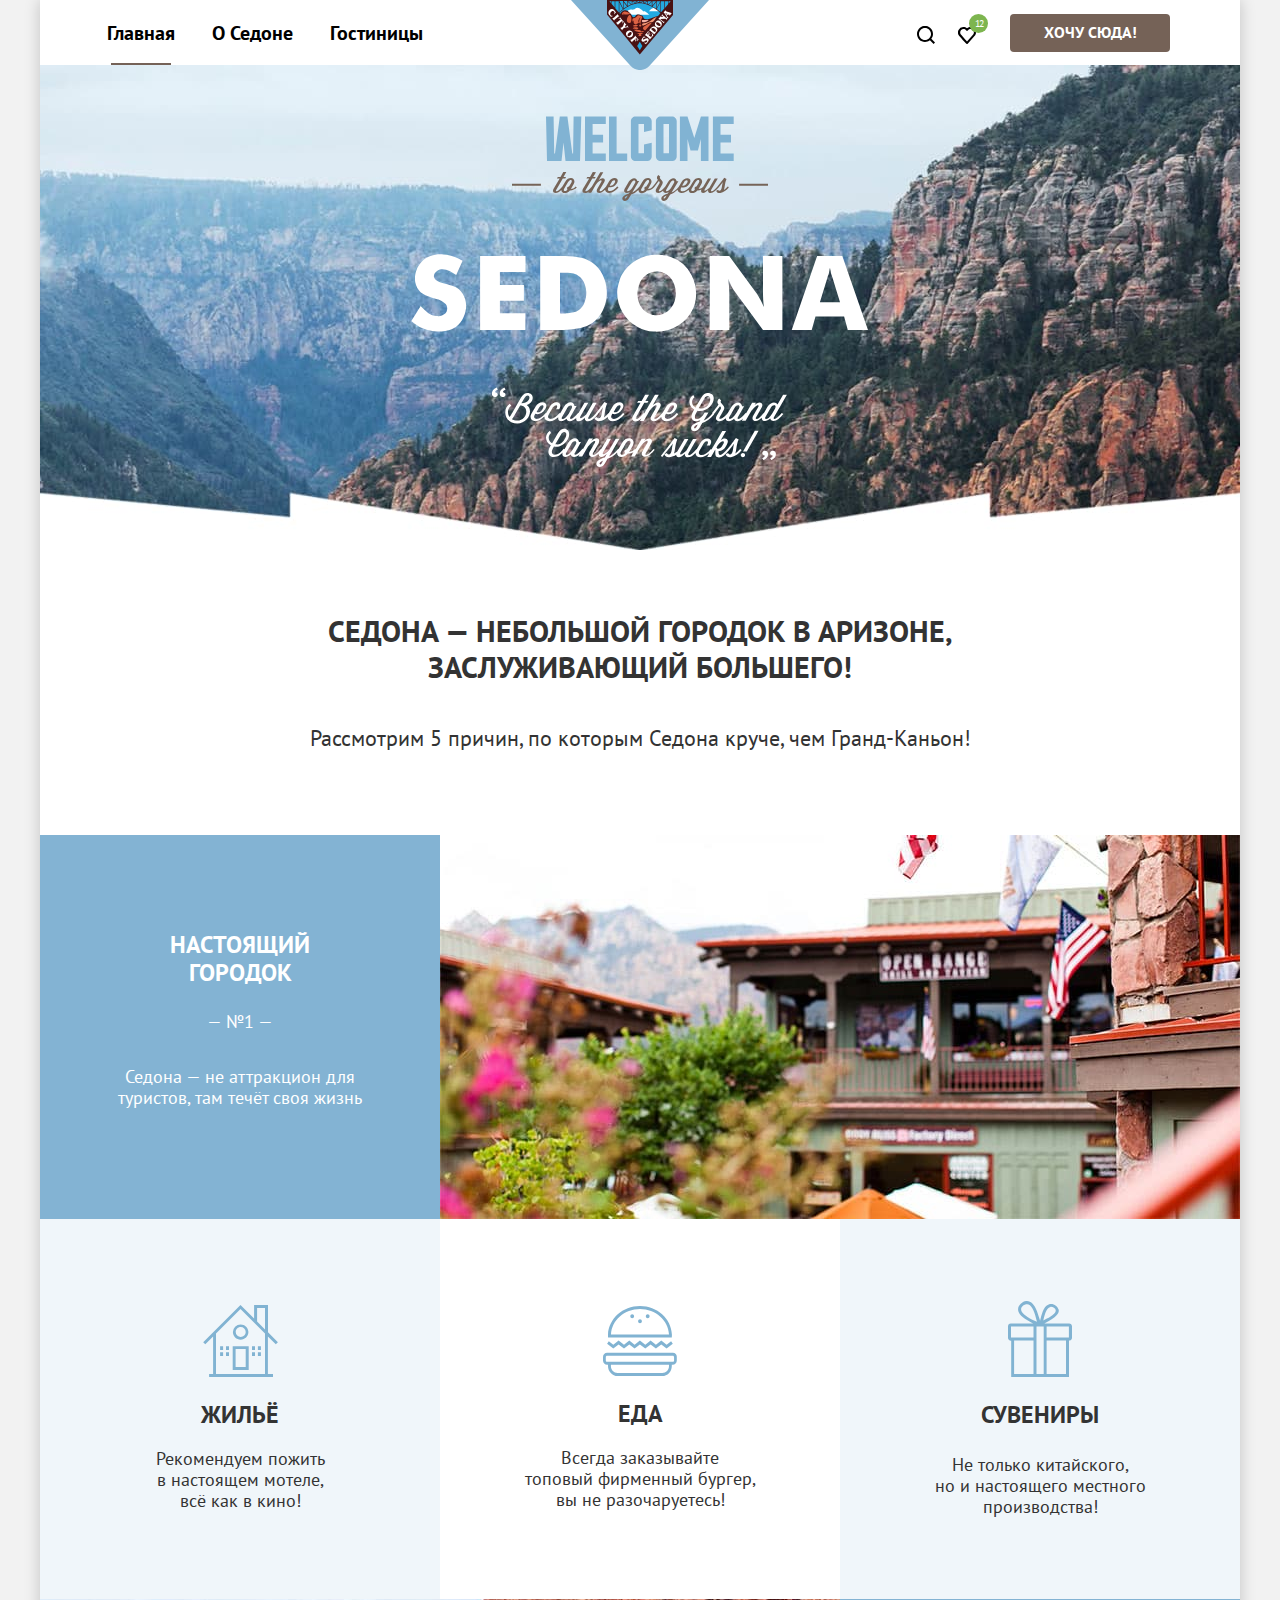
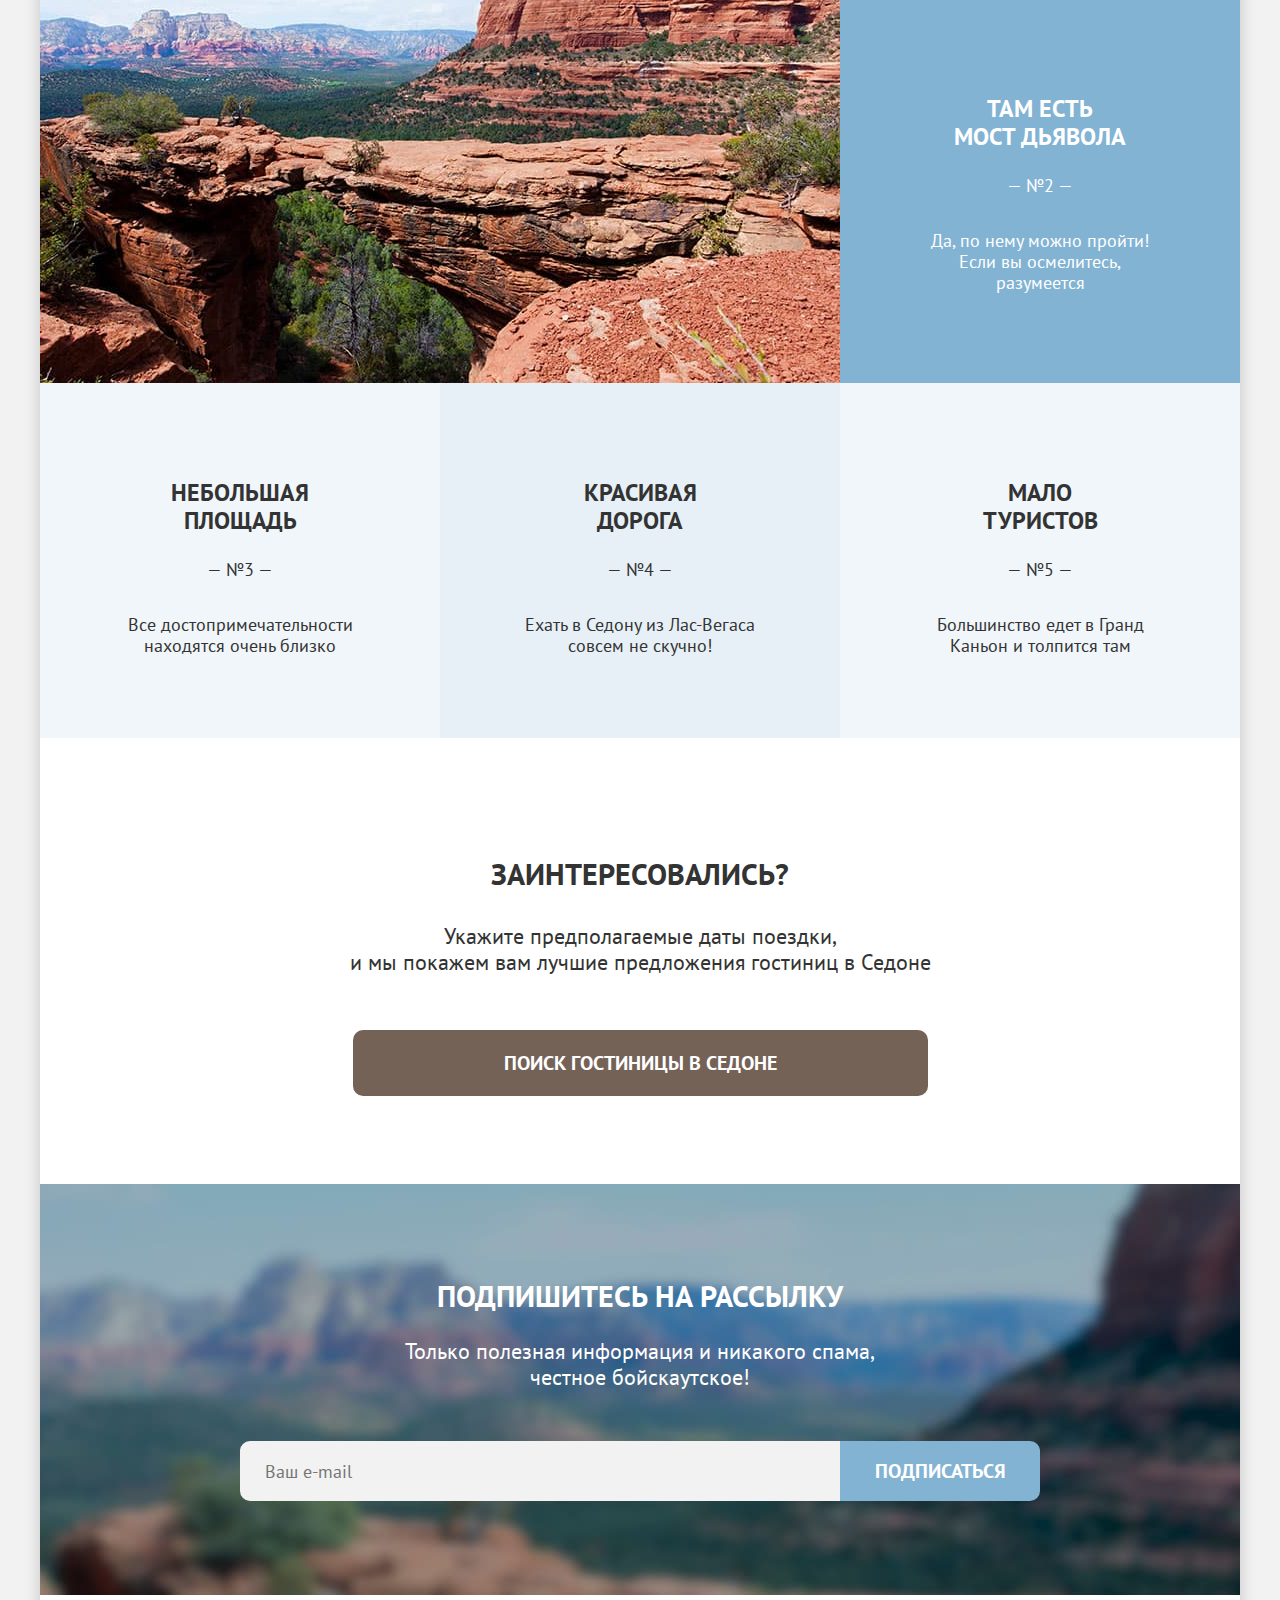
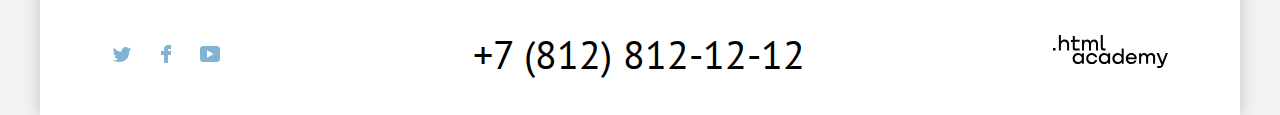
==== commit 8b4334c6: "Подгонка под Pixel Perfect" ====
--- a/index.html
+++ b/index.html
@@ -4,7 +4,7 @@
 <head>
   <meta charset="utf-8">
   <title>HTML Academy: Седона</title>
-  <link rel="shortcut icon" href="./img/icons/favicon.png" type="image/x-icon" sizes="16x16">
+  <link rel="shortcut icon" href="./img/icons/favicon.png" type="image/x-icon" sizes="32x32">
   <link rel="stylesheet" href="./css/styles.css">
 </head>
 
@@ -92,21 +92,21 @@
                     </p>
                   </a>
                   <button type="button" class="delete-btn">
-                    <svg width="16" height="16" viewBox="0 0 16 16" fill="none" xmlns="http://www.w3.org/2000/svg"
-                      role="image" aria-label="Кнопка 'Удалить'">
-                      <g opacity="0.2">
+                    <svg width="16" height="16" viewBox="0 0 16 16" fill="currentColor"
+                      xmlns="http://www.w3.org/2000/svg" role="image" aria-label="Кнопка 'Удалить'">
+                      <g>
                         <path
                           d="M15.3 2.3H13.1H2.8H0.6C0.3 2.3 0 2.5 0 2.8C0 3.1 0.3 3.4 0.6 3.4H2.3V15.4C2.3 15.7 2.6 16 2.9 16H13.1C13.4 16 13.7 15.7 13.7 15.4V3.4H15.4C15.7 3.4 16 3.1 16 2.8C16 2.5 15.6 2.3 15.3 2.3ZM12.5 14.8H3.4V3.4H12.5V14.8Z"
-                          fill="black" />
+                          fill="currentColor" />
                         <path
                           d="M6.19995 1.2H9.59995C9.89995 1.2 10.2 0.9 10.2 0.6C10.2 0.3 9.99995 0 9.69995 0H6.19995C5.89995 0 5.69995 0.3 5.69995 0.6C5.69995 0.9 5.89995 1.2 6.19995 1.2Z"
-                          fill="black" />
+                          fill="currentColor" />
                         <path
                           d="M6.2001 12C6.5001 12 6.8001 11.7 6.8001 11.4V5.7C6.8001 5.4 6.5001 5.1 6.2001 5.1C5.9001 5.1 5.6001 5.4 5.6001 5.7V11.4C5.7001 11.7 5.9001 12 6.2001 12Z"
-                          fill="black" />
+                          fill="currentColor" />
                         <path
                           d="M9.7001 12C10.0001 12 10.3001 11.7 10.3001 11.4V5.7C10.3001 5.4 10.0001 5.1 9.7001 5.1C9.4001 5.1 9.1001 5.5 9.1001 5.7V11.4C9.1001 11.7 9.3001 12 9.7001 12Z"
-                          fill="black" />
+                          fill="currentColor" />
                       </g>
                     </svg>
                     <span class="visually-hidden">
@@ -130,7 +130,7 @@
                   <button type="button" class="delete-btn">
                     <svg width="16" height="16" viewBox="0 0 16 16" fill="none" xmlns="http://www.w3.org/2000/svg"
                       role="image" aria-label="Кнопка 'Удалить'">
-                      <g opacity="0.2">
+                      <g>
                         <path
                           d="M15.3 2.3H13.1H2.8H0.6C0.3 2.3 0 2.5 0 2.8C0 3.1 0.3 3.4 0.6 3.4H2.3V15.4C2.3 15.7 2.6 16 2.9 16H13.1C13.4 16 13.7 15.7 13.7 15.4V3.4H15.4C15.7 3.4 16 3.1 16 2.8C16 2.5 15.6 2.3 15.3 2.3ZM12.5 14.8H3.4V3.4H12.5V14.8Z"
                           fill="black" />
@@ -336,10 +336,10 @@
       </section>
     </main>
 
-    <footer class="page-footer container">
+    <footer class="page-footer">
 
       <ul class="socials-list">
-        <li class="socials-item tw">
+        <li class="socials-item">
           <a class="social-link" href="https://twitter.com/htmlacademy_ru" target="_blank">
             <span class="visually-hidden">
               Twitter.
@@ -359,7 +359,7 @@
             </svg>
           </a>
         </li>
-        <li class="socials-item fb">
+        <li class="socials-item">
           <a class="social-link" href="https://www.facebook.com/htmlacademy" target="_blank">
             <span class="visually-hidden">
               Facebook.
@@ -370,21 +370,21 @@
             </svg>
           </a>
         </li>
-        <li class="socials-item ytube">
+        <li class="socials-item">
           <a class="social-link" href="https://www.youtube.com/c/HTMLAcademyRUS" target="_blank">
             <span class="visually-hidden">
               YouTube.
             </span>
-            <svg aria-hidden="true" focusable="false" width="20" height="16" fill="#83B3D3"
-              xmlns="http://www.w3.org/2000/svg" role="image" aria-label="Иконка YouTube.">
-              <g clip-path="url(#a)">
+            <svg width="20" height="16" viewBox="0 0 20 16" fill="none" xmlns="http://www.w3.org/2000/svg" role="image"
+              aria-label="Иконка YouTube.">
+              <g clip-path="url(#clip0_3_193)">
                 <path
-                  d="M17 0H2.9C1.2 0 0 1.5 0 3.2v9.5C0 14.5 1.2 16 2.9 16h14.3c1.5 0 2.9-1.5 2.9-3.2V3.2C19.9 1.5 18.7 0 17 0ZM7 11.8V4.2L13.7 8 7 11.8Z"
+                  d="M17 0H2.9C1.2 0 0 1.5 0 3.2V12.7C0 14.5 1.2 16 2.9 16H17.2C18.7 16 20.1 14.5 20.1 12.8V3.2C19.9 1.5 18.7 0 17 0ZM7 11.8V4.2L13.7 8L7 11.8Z"
                   fill="currentColor" />
               </g>
               <defs>
-                <clipPath>
-                  <path fill="#fff" d="M0 0h20v16H0z" />
+                <clipPath id="clip0_3_193">
+                  <rect width="20" height="16" fill="white" />
                 </clipPath>
               </defs>
             </svg>
--- a/css/styles.css
+++ b/css/styles.css
@@ -28,6 +28,7 @@
 }
 
 .page {
+  min-width: 1200px;
   margin: 0;
   font-family: "PT Sans", sans-serif;
   font-weight: 400;
@@ -50,6 +51,7 @@
 /* Главная */
 
 .page-header {
+  position: relative;
   min-height: 65px;
   align-items: center;
 }
@@ -57,7 +59,7 @@
 .container {
   display: flex;
   width: 100%;
-  padding-left: 70px;
+  padding-left: 59px;
   padding-right: 70px;
 }
 
@@ -83,7 +85,7 @@
 }
 
 .navigation-link {
-  padding: 6px 12px;
+  padding: 6px 8px;
   text-decoration: none;
   color: #000000;
 }
@@ -122,7 +124,7 @@
   width: calc(100% - 24px);
   height: 2px;
   left: 50%;
-  bottom: -17px;
+  bottom: -19px;
   transform: translateX(-50%);
   background-color: #756257;
 }
@@ -162,7 +164,6 @@
   margin-right: 3px;
   margin-left: auto;
   color: #000000;
-  fill: currentColor;
 }
 
 .user-navigation-item + .user-navigation-item {
@@ -202,12 +203,6 @@
 .user-navigation-link:disabled {
   opacity: 0.3;
 }
-
-/* .search,
-.favorities {
-  width: 18px;
-  height: 17px;
-} */
 
 .favourites {
   position: relative;
@@ -316,14 +311,34 @@
 
 .popup-item {
   display: flex;
+  align-items: center;
   margin-bottom: 25px;
 }
 
 .popup-link {
   display: flex;
   align-items: center;
+  padding: 10px;
   margin-right: 20px;
   text-decoration: none;
+}
+
+.popup-link:hover {
+  opacity: 0.6;
+}
+
+.popup-link:focus {
+  outline: none;
+  border: 3px solid #83b3d3;
+  border-radius: 10px;
+}
+
+.popup-link:active {
+  opacity: 0.3;
+}
+
+.popup-link:disabled {
+  opacity: 0.3;
 }
 
 .popup-img {
@@ -359,11 +374,34 @@
 }
 
 .delete-btn {
-  width: 48px;
-  height: 28px;
+  width: 45px;
+  height: 25px;
+  padding: 10px;
   margin-left: auto;
-  border: none;
+  border: 3px solid transparent;
   background-color: transparent;
+  color: #000000;
+  opacity: 0.2;
+  cursor: pointer;
+}
+
+.delete-btn:hover {
+  color: #000000;
+  opacity: 1;
+}
+
+.delete-btn:focus {
+  outline: none;
+  border: 3px solid #83b3d3;
+  border-radius: 10px;
+}
+
+.delete-btn:active {
+  opacity: 0.3;
+}
+
+.delete-btn:disabled {
+  opacity: 0.3;
 }
 
 .all-favourites-button {
@@ -380,6 +418,24 @@
   background-color: #756257;
   border-radius: 0px 0px 20px 20px;
   color: #ffffff;
+}
+
+.all-favourites-button:hover {
+  background-color: #615048;
+}
+
+.all-favourites-button:focus {
+  outline: none;
+  box-shadow: 0 0 0 3px #83b3d3;
+  border-radius: 0px 0px 20px 20px;
+}
+
+.all-favourites-button:active span {
+  opacity: 0.3;
+}
+
+.all-favourites-button:disabled {
+  opacity: 0.3;
 }
 
 .visually-hidden {
@@ -690,25 +746,30 @@
   box-sizing: border-box;
 }
 
-.subscribe-form:hover input {
+.subscribe-form input:hover {
   background-color: #e6e6e6;
   border: 3px solid #e6e6e6;
 }
 
-.subscribe-form:focus input {
+.subscribe-form input:focus {
   background-color: #e6e6e6;
   border: 3px solid #83b3d3;
   outline: none;
 }
 
-.subscribe-form:active input {
+.subscribe-form input:active {
   background-color: #ffffff;
   border: 2px solid #000000;
   outline: none;
 }
 
-.subscribe-form:disabled {
-  opacity: 0.3;
+.subscribe-form input:disabled {
+  opacity: 0.3;
+}
+
+.error {
+  background-color: #ffffff;
+  border: 2px solid #ff5757;
 }
 
 .subscribe-button {
@@ -758,31 +819,40 @@
 .page-footer {
   display: flex;
   align-items: center;
-  padding-top: 30px;
+  padding-left: 62px;
+  padding-top: 28px;
+  padding-right: 62px;
   padding-bottom: 30px;
+  min-height: 120px;
   background-color: #ffffff;
 }
 
 .socials-list {
   display: flex;
-  align-items: baseline;
+  align-items: center;
   flex-wrap: wrap;
   width: 190px;
   padding: 0;
-  margin-right: 160px;
+  margin: 0;
+  margin-right: 167px;
   list-style-type: none;
 }
 
 .socials-item {
   display: flex;
-  margin-right: 30px;
+  height: 40px;
+  width: 40px;
+  margin-right: 4px;
   cursor: pointer;
 }
 
 .social-link {
   width: 100%;
   height: 100%;
-  margin-right: 30px;
+  align-items: center;
+  justify-content: center;
+  display: flex;
+  padding: 10px;
   text-decoration: none;
   color: #83b3d3;
 }
@@ -792,10 +862,14 @@
 }
 
 .social-link:focus {
-  outline: 3px solid #83b3d3;
+  color: #68a2ca;
+  box-shadow: inset 0 0 0 3px #83b3d3;
+  border-radius: 10px;
+  outline: none;
 }
 
 .social-link:active {
+  box-shadow: none;
   color: #68a2ca;
   opacity: 0.3;
 }
@@ -804,40 +878,14 @@
   opacity: 0.3;
 }
 
-.tw {
-  width: 18px;
-  height: 18px;
-  background-image: url("../img/icons/socials/social-twitter.svg");
-  background-repeat: no-repeat;
-  background-size: contain;
-  background-position: center center;
-}
-
-.fb {
-  width: 10px;
-  height: 18px;
-  background-image: url("../img/icons/socials/social-facebook.svg");
-  background-repeat: no-repeat;
-  background-size: contain;
-  background-position: center center;
-}
-
-.ytube {
-  width: 20px;
-  height: 16px;
-  background-image: url("../img/icons/socials/social-youtube.svg");
-  background-repeat: no-repeat;
-  background-size: contain;
-  background-position: center center;
-}
-
 .phone {
+  display: block;
   width: 360px;
+  padding: 10px;
   font-weight: 400;
   font-size: 40px;
   line-height: 40px;
   text-align: center;
-  text-transform: uppercase;
   text-decoration: none;
   color: #000000;
 }
@@ -847,12 +895,14 @@
 }
 
 .phone:focus {
+  color: #756257;
+  box-shadow: inset 0 0 0 3px #83b3d3;
+  border-radius: 10px;
   outline: none;
-  border: 3px solid #83b3d3;
-  border-radius: 10px;
 }
 
 .phone:active {
+  box-shadow: none;
   opacity: 0.3;
 }
 
@@ -861,6 +911,8 @@
 }
 
 .copyright {
+  display: block;
+  padding: 10px;
   margin-left: auto;
   color: #000000;
 }
@@ -870,10 +922,14 @@
 }
 
 .copyright:focus {
-  border: 3px solid #83b3d3;
+  color: #756257;
+  box-shadow: inset 0 0 0 3px #83b3d3;
+  border-radius: 10px;
+  outline: none;
 }
 
 .copyright:active {
+  box-shadow: none;
   opacity: 0.3;
 }
 
@@ -1216,7 +1272,7 @@
 
 .hotels-filter {
   height: 100%;
-  padding-bottom: 86px;
+  padding-bottom: 73px;
   overflow: hidden;
   background-color: #83b4d2;
   background-image: url("../img/catalog-background.jpg");
@@ -1226,6 +1282,8 @@
 }
 
 .title {
+  margin: 32px 0;
+  margin-bottom: 0;
   font-family: "PT Sans", sans-serif;
   font-weight: 700;
   font-size: 60px;
@@ -1236,6 +1294,7 @@
   display: flex;
   align-items: center;
   padding: 0;
+  margin: 0 0 40px 0;
   list-style: none;
 }
 
@@ -1285,10 +1344,14 @@
 
 .cost-wrapper {
   display: flex;
-  width: 340px;
+  width: 287px;
   margin-right: 81px;
   border: 2px solid #ffffff;
   border-radius: 4px;
+}
+
+.cost {
+  margin-left: 100px;
 }
 
 .catalog-filter-title {
@@ -1307,9 +1370,9 @@
 
 .range-scale {
   position: relative;
-  width: 340px;
+  width: 287px;
   height: 4px;
-  margin-top: 32px;
+  margin-top: 28px;
   background-color: rgba(255, 255, 255, 0.8);
   border-radius: 4px;
 }
@@ -1347,16 +1410,16 @@
 
 .toggle-min {
   top: -8px;
-  left: -10px;
+  left: -9px;
 }
 
 .toggle-max {
   top: -8px;
-  right: -10px;
+  right: -14px;
 }
 
 .catalog-filter-item:not(:last-child) {
-  margin-bottom: 16px;
+  margin-bottom: 13px;
 }
 
 .control {
@@ -1367,8 +1430,8 @@
 
 .control-mark {
   position: absolute;
-  top: 2px;
-  left: 0;
+  top: 1px;
+  left: 2px;
   width: 16px;
   height: 16px;
   border: none;
@@ -1465,8 +1528,9 @@
 
 .catalog-filter-input {
   width: 100px;
+  height: 48px;
   padding: 10px 17px;
-  margin-right: 40px;
+  margin-right: 10px;
   border: none;
   background-color: transparent;
   color: #ffffff;
@@ -1549,7 +1613,7 @@
 }
 
 .sorting {
-  padding-top: 44px;
+  padding-top: 15px;
 }
 
 .sorting-inner-container {
@@ -1912,6 +1976,7 @@
   justify-content: center;
   width: 55px;
   height: 55px;
+  margin-left: 5px;
   background-color: #83b3d3;
 }
 
@@ -1975,8 +2040,8 @@
 
 .subscription-inner {
   text-align: center;
-  padding-top: 94px;
-  padding-bottom: 93px;
+  padding-top: 83px;
+  padding-bottom: 148px;
   background: #ffffff;
 }
 
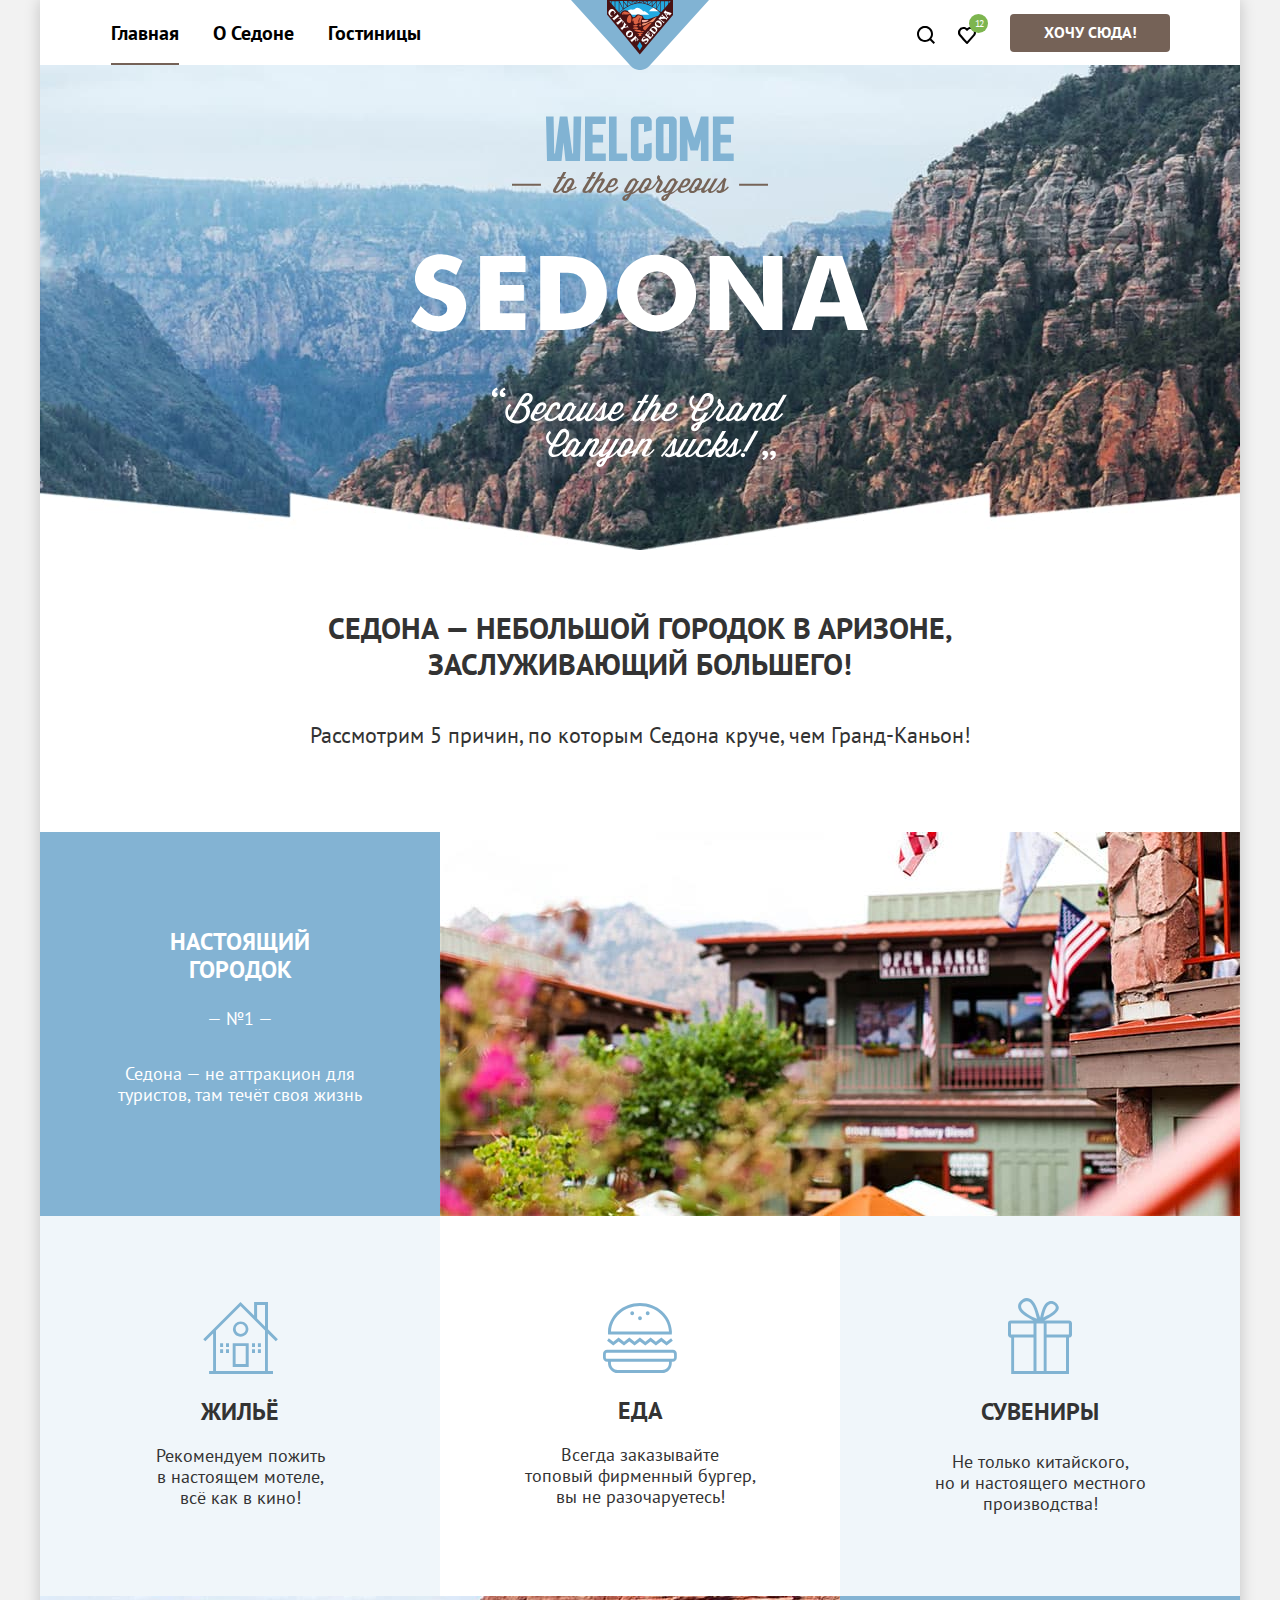
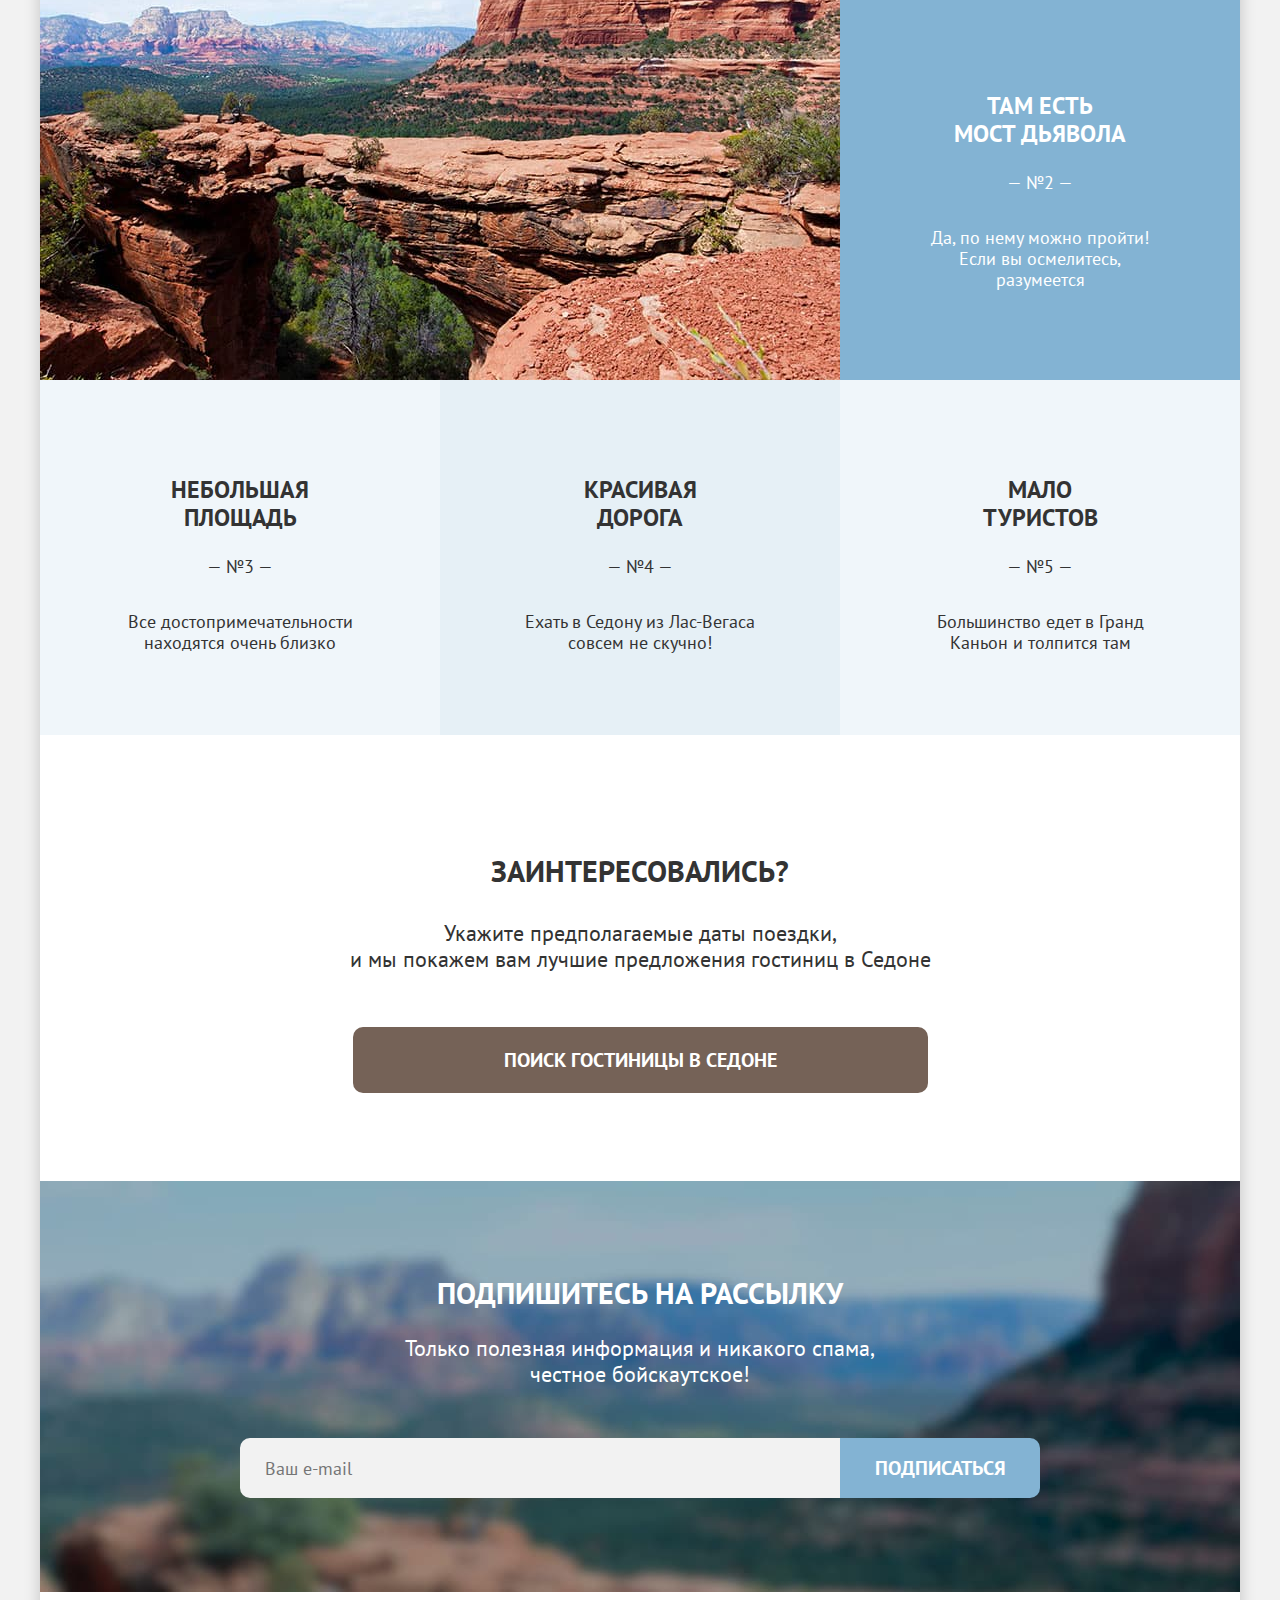
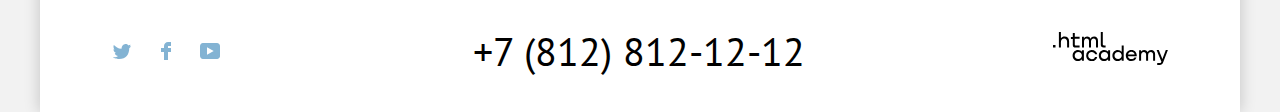
==== commit 66f1a49f: "Проверил в валидаторе" ====
--- a/index.html
+++ b/index.html
@@ -42,7 +42,7 @@
             <span class="visually-hidden">
               Поиск.
             </span>
-            <svg width="18" height="18" fill="currentColor" xmlns="http://www.w3.org/2000/svg" role="image"
+            <svg width="18" height="18" fill="currentColor" xmlns="http://www.w3.org/2000/svg" role="img"
               aria-label="Кнопка поиска.">
               <g clip-path="url(#a)">
                 <path
@@ -62,7 +62,7 @@
             <span class="visually-hidden">
               Избранное.
             </span>
-            <svg width="18" height="17" fill="currentColor" xmlns="http://www.w3.org/2000/svg" role="image"
+            <svg width="18" height="17" fill="currentColor" xmlns="http://www.w3.org/2000/svg" role="img"
               aria-label="Кнопка избранное.">
               <path
                 d="M8.9 17a.9.9 0 0 1-.8-.4c-5.4-6.1-6.7-7.5-7-7.9A5.4 5.4 0 0 1 5.5 0C6.8 0 8 .5 9 1.3a5.46 5.46 0 0 1 9 4.1c0 1.3-.5 2.5-1.3 3.4l-7 7.9c-.2.2-.4.3-.8.3Zm-6-9.5c.3.4 3.5 4 6.1 6.9l6.2-7c.5-.5.7-1.2.7-2 0-1.8-1.5-3.3-3.3-3.3-1 0-2 .5-2.7 1.3-.3.3-.6.4-.9.4-.3 0-.6-.2-.8-.4-.7-.8-1.7-1.3-2.7-1.3-1.8 0-3.3 1.5-3.3 3.3-.1.9.3 1.6.7 2.1-.1 0-.1 0 0 0Z"
@@ -93,7 +93,7 @@
                   </a>
                   <button type="button" class="delete-btn">
                     <svg width="16" height="16" viewBox="0 0 16 16" fill="currentColor"
-                      xmlns="http://www.w3.org/2000/svg" role="image" aria-label="Кнопка 'Удалить'">
+                      xmlns="http://www.w3.org/2000/svg" role="img" aria-label="Кнопка 'Удалить'">
                       <g>
                         <path
                           d="M15.3 2.3H13.1H2.8H0.6C0.3 2.3 0 2.5 0 2.8C0 3.1 0.3 3.4 0.6 3.4H2.3V15.4C2.3 15.7 2.6 16 2.9 16H13.1C13.4 16 13.7 15.7 13.7 15.4V3.4H15.4C15.7 3.4 16 3.1 16 2.8C16 2.5 15.6 2.3 15.3 2.3ZM12.5 14.8H3.4V3.4H12.5V14.8Z"
@@ -129,7 +129,7 @@
                   </a>
                   <button type="button" class="delete-btn">
                     <svg width="16" height="16" viewBox="0 0 16 16" fill="none" xmlns="http://www.w3.org/2000/svg"
-                      role="image" aria-label="Кнопка 'Удалить'">
+                      role="img" aria-label="Кнопка 'Удалить'">
                       <g>
                         <path
                           d="M15.3 2.3H13.1H2.8H0.6C0.3 2.3 0 2.5 0 2.8C0 3.1 0.3 3.4 0.6 3.4H2.3V15.4C2.3 15.7 2.6 16 2.9 16H13.1C13.4 16 13.7 15.7 13.7 15.4V3.4H15.4C15.7 3.4 16 3.1 16 2.8C16 2.5 15.6 2.3 15.3 2.3ZM12.5 14.8H3.4V3.4H12.5V14.8Z"
@@ -345,7 +345,7 @@
               Twitter.
             </span>
             <svg aria-hidden="true" focusable="false" width="18" height="15" fill="#83B3D3"
-              xmlns="http://www.w3.org/2000/svg" role="image" aria-label="Иконка Twitter.">
+              xmlns="http://www.w3.org/2000/svg" role="img" aria-label="Иконка Twitter.">
               <g clip-path="url(#a)">
                 <path
                   d="M11.6.2c1.8-.5 3.2.3 3.8 1.2.7-.2 1.4-.5 2.1-.7 0 .9-.6 1.5-.9 1.8.7.1 1.4-.6 1.4-.6-.2 1-1.1 1.8-1.7 2C16.1 10.7 13 15.1 5.7 15h-.5c-.4 0-4.4-.5-5.2-1.9 2.4.2 4.1-.4 5-1.2-1-.3-2.9-.4-3.2-2.9.4.1.6.2 1.3.1C1.8 8.3.4 7.5.5 5.3c.3.3 1.1.5 1.4.5C1.1 5.6-.2 2.5.9.9c1.9 1.9 4 3.6 7.6 3.8C8.7 2.3 9.7.8 11.6.2Z"
@@ -365,7 +365,7 @@
               Facebook.
             </span>
             <svg aria-hidden="true" focusable="false" width="10" height="18" fill="#83B3D3"
-              xmlns="http://www.w3.org/2000/svg" role="image" aria-label="Иконка Facebook.">
+              xmlns="http://www.w3.org/2000/svg" role="img" aria-label="Иконка Facebook.">
               <path d="M7 0C4.8 0 3 1.8 3 4v2H0v4h3v8h4v-8h3V6H7V4h3V0H7Z" fill="currentColor" />
             </svg>
           </a>
@@ -375,7 +375,7 @@
             <span class="visually-hidden">
               YouTube.
             </span>
-            <svg width="20" height="16" viewBox="0 0 20 16" fill="none" xmlns="http://www.w3.org/2000/svg" role="image"
+            <svg width="20" height="16" viewBox="0 0 20 16" fill="none" xmlns="http://www.w3.org/2000/svg" role="img"
               aria-label="Иконка YouTube.">
               <g clip-path="url(#clip0_3_193)">
                 <path
@@ -396,7 +396,7 @@
       </a>
       <a class="copyright" href="https://htmlacademy.ru/" target="_blank">
         <svg class="copyright-icon" aria-hidden="true" focusable="false" width="115" height="34" fill="currentColor"
-          xmlns="http://www.w3.org/2000/svg" role="image" aria-label="Ссылка разработчика HTMLAcademy.">
+          xmlns="http://www.w3.org/2000/svg" role="img" aria-label="Ссылка разработчика HTMLAcademy.">
           <path
             d="M0 12.9v2.6h2.5v-2.6H0ZM11.6 4.5c-1.6 0-2.8.7-3.6 1.7h-.1V0h-2v15.5h2v-5.3c0-2.1 1.3-3.6 3.3-3.6 1.8 0 2.9 1.4 2.9 3.2v5.7h2V9.4c.1-3-1.8-4.9-4.5-4.9ZM26.6 4.8h-4.8V1.1h-2v3.8h-1.9v2h1.9v6c0 1.7 1 2.7 2.7 2.7h4.1v-2h-3.7c-.7 0-1.1-.4-1.1-1.1V6.8h4.8v-2ZM41.1 4.6c-1.6 0-2.9.8-3.5 2.1h-.1c-.6-1.2-1.8-2.1-3.4-2.1-1.4 0-2.5.8-3.1 1.8h-.1V4.8H29v10.6h2V10c0-2 1-3.5 2.6-3.5 1.5 0 2.4 1 2.4 2.6v6.3h2V9.8c0-2.4 1.4-3.3 2.6-3.3 1.5 0 2.4 1 2.4 2.6v6.3h2V8.9c.1-2.5-1.4-4.3-3.9-4.3ZM47.8 12.7c0 1.7 1 2.7 2.8 2.7h2v-2h-1.7c-.7 0-1.1-.4-1.1-1.1V0h-2v12.7ZM28.9 19.7c-.9-1.1-2.2-1.8-3.9-1.8-3.1 0-5.4 2.3-5.4 5.6s2.3 5.6 5.4 5.6c1.8 0 3-.8 3.8-1.9h.1v1.6h2V18.2h-2v1.5Zm-3.6 7.4c-2.2 0-3.6-1.6-3.6-3.6s1.4-3.6 3.6-3.6 3.6 1.6 3.6 3.6c0 1.9-1.4 3.6-3.6 3.6ZM44.2 22c-.5-2.4-2.6-4.1-5.4-4.1a5.4 5.4 0 0 0-5.6 5.6c0 3.1 2.2 5.6 5.6 5.6 2.8 0 4.9-1.8 5.4-4.2h-2.1a3.4 3.4 0 0 1-3.3 2.3c-2.2 0-3.6-1.6-3.6-3.6s1.4-3.6 3.6-3.6c1.6 0 2.8 1 3.3 2.2h2.1V22ZM55.1 19.7c-.9-1.1-2.2-1.8-3.9-1.8-3.1 0-5.4 2.3-5.4 5.6s2.3 5.6 5.4 5.6c1.8 0 3-.8 3.8-1.9h.1v1.6h2V18.2h-2v1.5Zm-3.6 7.4c-2.2 0-3.6-1.6-3.6-3.6s1.4-3.6 3.6-3.6 3.6 1.6 3.6 3.6c0 1.9-1.5 3.6-3.6 3.6ZM68.7 19.8c-.9-1.1-2.2-1.9-3.9-1.9-3.1 0-5.4 2.3-5.4 5.6s2.2 5.6 5.4 5.6c1.7 0 3-.8 3.8-1.8h.1v1.5h2V13.4h-2v6.4Zm-3.6 7.3c-2.2 0-3.6-1.6-3.6-3.6s1.4-3.6 3.6-3.6 3.6 1.6 3.6 3.6c-.1 2-1.5 3.6-3.6 3.6ZM78.3 17.9c-3.3 0-5.5 2.5-5.5 5.6 0 3 2.1 5.6 5.5 5.6 2.5 0 4.5-1.3 5.2-3.6h-2.1c-.5 1-1.6 1.6-3 1.6-1.9 0-3.3-1.3-3.4-2.9h8.8c.2-3.6-2-6.3-5.5-6.3Zm0 1.9c1.7 0 3 1 3.3 2.6h-6.5c.3-1.5 1.5-2.6 3.2-2.6ZM98.2 17.9c-1.6 0-2.9.8-3.6 2h-.1c-.6-1.2-1.8-2-3.4-2-1.4 0-2.5.7-3.1 1.8v-1.5h-1.9v10.6h2v-5.4c0-2 1-3.4 2.6-3.5 1.5 0 2.4 1 2.4 2.6v6.3h2v-5.6c0-2.4 1.4-3.3 2.6-3.3 1.5 0 2.4 1 2.4 2.6v6.3h2v-6.5c.1-2.6-1.4-4.4-3.9-4.4ZM109.4 27l-3.6-8.9h-2.2l4.8 11.6c-.3.9-.7 1.2-1.7 1.2h-2.5v2h2.5c1.8 0 2.8-.8 3.5-2.6l4.7-12.2h-2.1l-3.4 8.9Z"
             fill="currentColor" />
--- a/css/styles.css
+++ b/css/styles.css
@@ -81,11 +81,11 @@
 
 .navigation-item {
   margin: 12px 0;
-  margin-right: 21px;
+  margin-right: 10px;
 }
 
 .navigation-link {
-  padding: 6px 8px;
+  padding: 17px 12px;
   text-decoration: none;
   color: #000000;
 }
@@ -468,7 +468,7 @@
 }
 
 .advantages {
-  padding-top: 63px;
+  padding-top: 60px;
 }
 
 .hero-welcome {
@@ -1299,8 +1299,26 @@
 }
 
 .breadcrumbs-link {
+  padding: 3px;
+  font-weight: normal;
+  font-size: 16px;
+  line-height: 21px;
   text-decoration: none;
   color: inherit;
+}
+
+.breadcrumbs-link:hover {
+  opacity: 0.6;
+}
+
+.breadcrumbs-link:focus {
+  outline: none;
+  border: 3px solid #83b3d3;
+  border-radius: 4px;
+}
+
+.breadcrumbs-link:active {
+  opacity: 0.3;
 }
 
 .home-link {
@@ -1432,8 +1450,8 @@
   position: absolute;
   top: 1px;
   left: 2px;
-  width: 16px;
-  height: 16px;
+  width: 20px;
+  height: 20px;
   border: none;
   border-radius: 4px;
   background-color: #ffffff;
@@ -1452,7 +1470,7 @@
 }
 
 .control-input:focus + .control-mark {
-  /* background-color: rgba(255, 255, 255, 0.6); */
+  background-color: rgba(255, 255, 255, 0.6);
   outline: 3px solid #83b3d3;
 }
 
@@ -1463,11 +1481,10 @@
 .control-input[type="checkbox"]:checked + .control-mark::before {
   content: "";
   position: absolute;
-  top: 4px;
-  left: 2px;
+  top: 5px;
+  left: 5px;
   width: 12px;
-  height: 9px;
-  background-color: #ffffff;
+  height: 10px;
   background-image: url("../img/icons/tick.svg");
   background-repeat: no-repeat;
   background-position: center;
@@ -1479,10 +1496,10 @@
 
 .control-input[type="radio"]:checked + .control-mark::before {
   position: absolute;
-  top: 4px;
-  left: 4px;
-  width: 8px;
-  height: 8px;
+  top: 5px;
+  left: 5px;
+  width: 10px;
+  height: 10px;
   background-color: #3f5e72;
   border-radius: 50%;
   content: "";
@@ -1537,6 +1554,26 @@
   appearance: textfield;
 }
 
+.catalog-filter-input:hover {
+  border: 2px solid #ffffff;
+  opacity: 0.6;
+}
+
+.catalog-filter-input:focus {
+  border: 2px solid #ffffff;
+  box-shadow: 0px 0px 0px 3px #81b3d2;
+  border-radius: 4px 0px 0px 4px;
+  outline: none;
+}
+
+.catalog-filter-input:active {
+  opacity: 0.3;
+  outline: none;
+  background: #756257;
+  border: 2px solid #ffffff;
+  border-radius: 4px 0px 0px 4px;
+}
+
 .catalog-filter-input::-webkit-inner-spin-button,
 .catalog-filter-input::-webkit-outer-spin-button {
   appearance: none;
@@ -1555,7 +1592,9 @@
 
 .apply-button {
   width: 160px;
-  padding: 15px 30px 15px 30px;
+  min-height: 48px;
+  padding: 10px 30px 10px 30px;
+  margin-bottom: 10px;
   font-family: "PT Sans", sans-serif;
   font-weight: 700;
   font-size: 16px;
@@ -1574,7 +1613,12 @@
 }
 
 .apply-button:focus {
-  outline: 3px solid #ffffff;
+  outline: none;
+  border: 3px solid #ffffff;
+}
+
+.apply-button:active {
+  outline: none;
 }
 
 .apply-button:active span {
@@ -1587,7 +1631,8 @@
 
 .reset-button {
   width: 160px;
-  padding: 15px 30px 15px 30px;
+  min-height: 48px;
+  padding: 10px 30px 10px 30px;
   font-family: "PT Sans", sans-serif;
   font-weight: 400;
   font-size: 18px;
@@ -1610,6 +1655,8 @@
 
 .reset-button:active {
   opacity: 0.3;
+  outline: none;
+  border: none;
 }
 
 .sorting {
@@ -1618,7 +1665,7 @@
 
 .sorting-inner-container {
   display: flex;
-  align-items: baseline;
+  align-items: center;
 }
 
 .sorting-result,
@@ -1635,6 +1682,7 @@
 
 .select-control {
   width: 100%;
+  min-height: 48px;
   padding: 8px 14px;
   padding-right: 48px;
   font-family: "PT Sans", sans-serif;
@@ -1670,12 +1718,8 @@
 }
 
 .view-results {
-  position: relative;
-  top: 50%;
-  bottom: 50%;
-  transform: translate(-50%, -10%);
   width: 48px;
-  height: 48px;
+  min-height: 48px;
   border: 2px solid #e6e6e6;
   border-radius: 4px;
   background-color: #ffffff;
@@ -1724,6 +1768,7 @@
 
 .search-results {
   padding-left: 0;
+  margin-top: 15px;
   list-style-type: none;
 }
 
@@ -1756,6 +1801,7 @@
 
 .search-results-image:active {
   opacity: 0.3;
+  outline: none;
 }
 
 .search-results-image:disabled {
@@ -1786,6 +1832,7 @@
 
 .results-info-title:active {
   opacity: 0.3;
+  outline: none;
 }
 
 .results-info-title:disabled {
@@ -1826,7 +1873,11 @@
 }
 
 .more:focus {
-  outline: 3px solid #756257;
+  outline: 3px solid #68a2ca;
+}
+
+.more:active {
+  outline: none;
 }
 
 .more:active span {
@@ -1869,6 +1920,10 @@
   outline: 3px solid #756257;
 }
 
+.favorities:active {
+  outline: none;
+}
+
 .favorities:active span {
   opacity: 0.3;
 }
@@ -1887,6 +1942,10 @@
 
 .in-selected:focus {
   outline: 3px solid #756257;
+}
+
+.in-selected:active {
+  outline: none;
 }
 
 .in-selected:active span {
@@ -1955,6 +2014,10 @@
   outline: 3px solid #756257;
 }
 
+.upload-more:active {
+  outline: none;
+}
+
 .upload-more:active span {
   opacity: 0.3;
 }
@@ -1977,6 +2040,7 @@
   width: 55px;
   height: 55px;
   margin-left: 5px;
+  border-radius: 4px;
   background-color: #83b3d3;
 }
 
@@ -1989,6 +2053,7 @@
 }
 
 .pagination-item:active .pagination-link {
+  outline: none;
   opacity: 0.3;
 }
 
@@ -1997,7 +2062,9 @@
 }
 
 .pagination-link {
-  padding: 15px;
+  width: 100%;
+  height: 100%;
+  padding: 14px 18px;
   font-family: "PT Sans", sans-serif;
   font-weight: 700;
   font-size: 20px;
@@ -2054,7 +2121,7 @@
 .inner-subscription-text {
   width: 720px;
   margin: 0 auto;
-  margin-bottom: 42px;
+  margin-bottom: 47px;
   color: #333333;
 }
 
